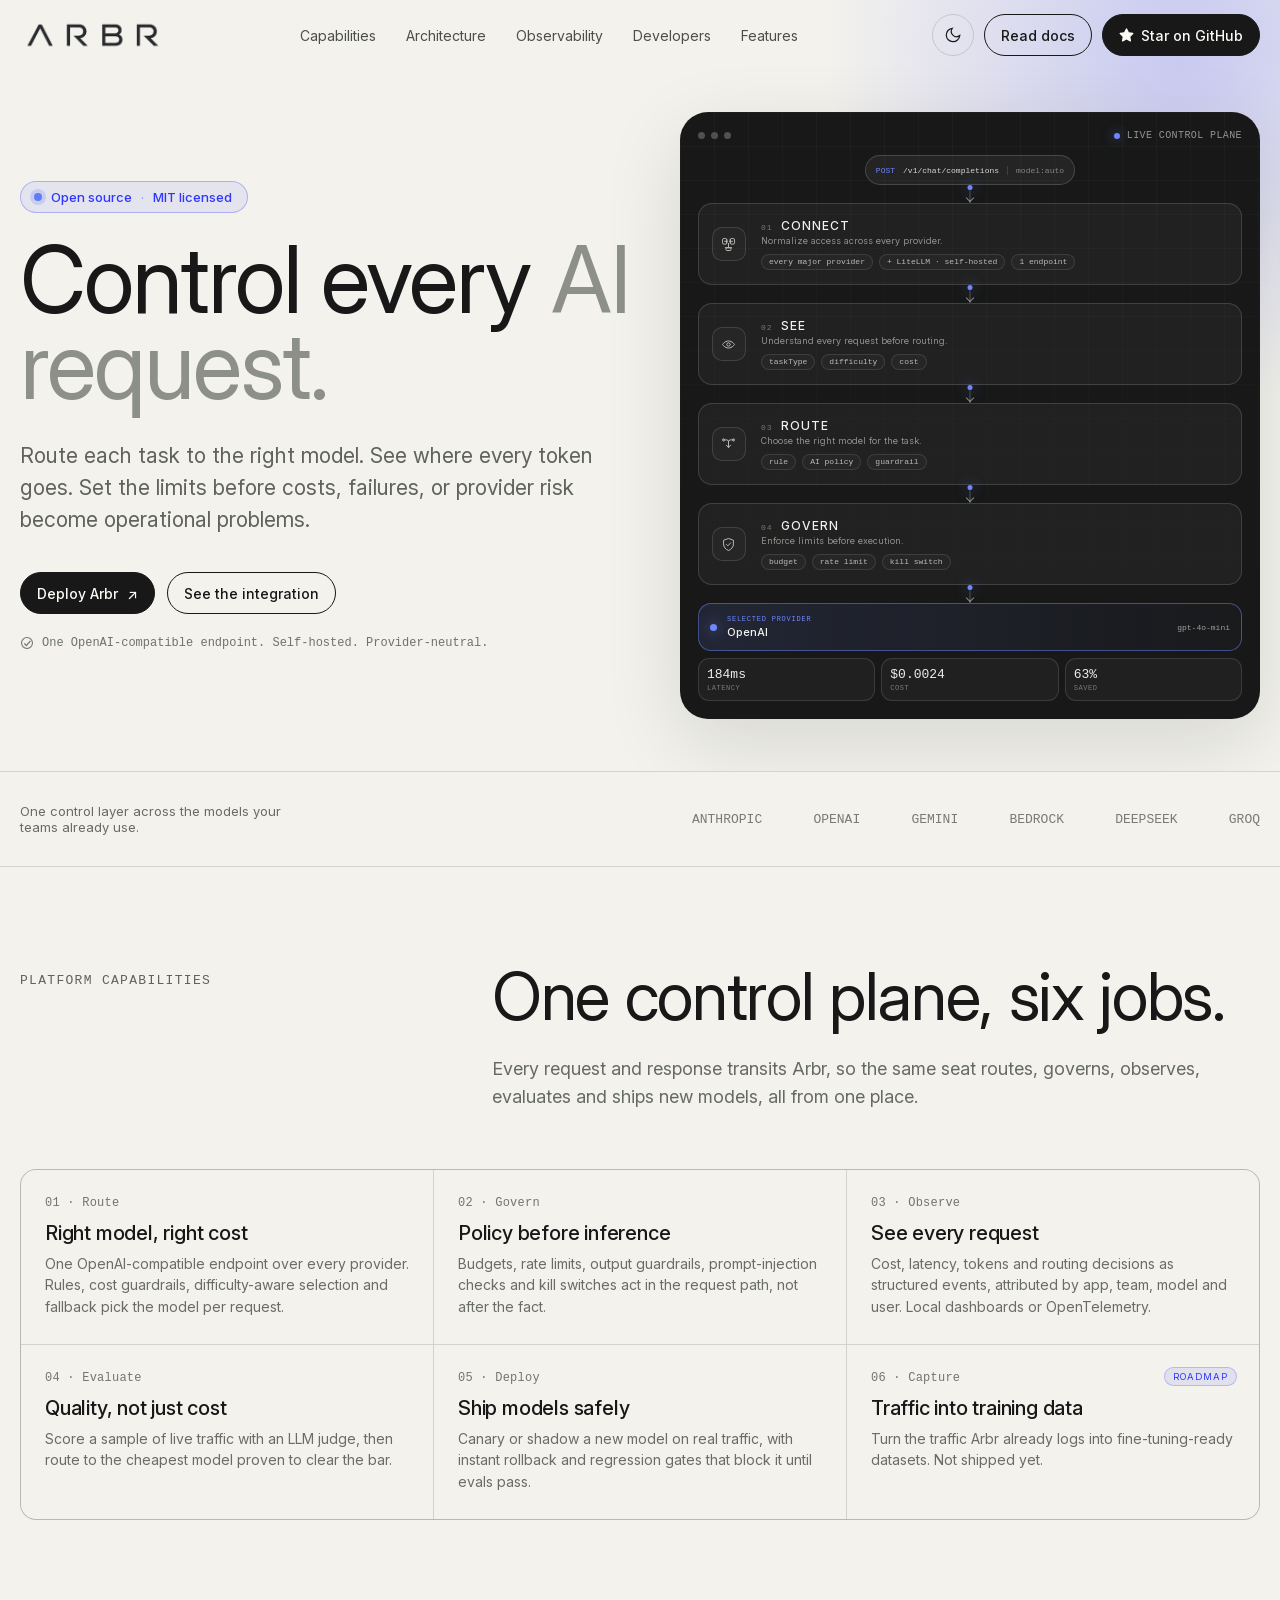
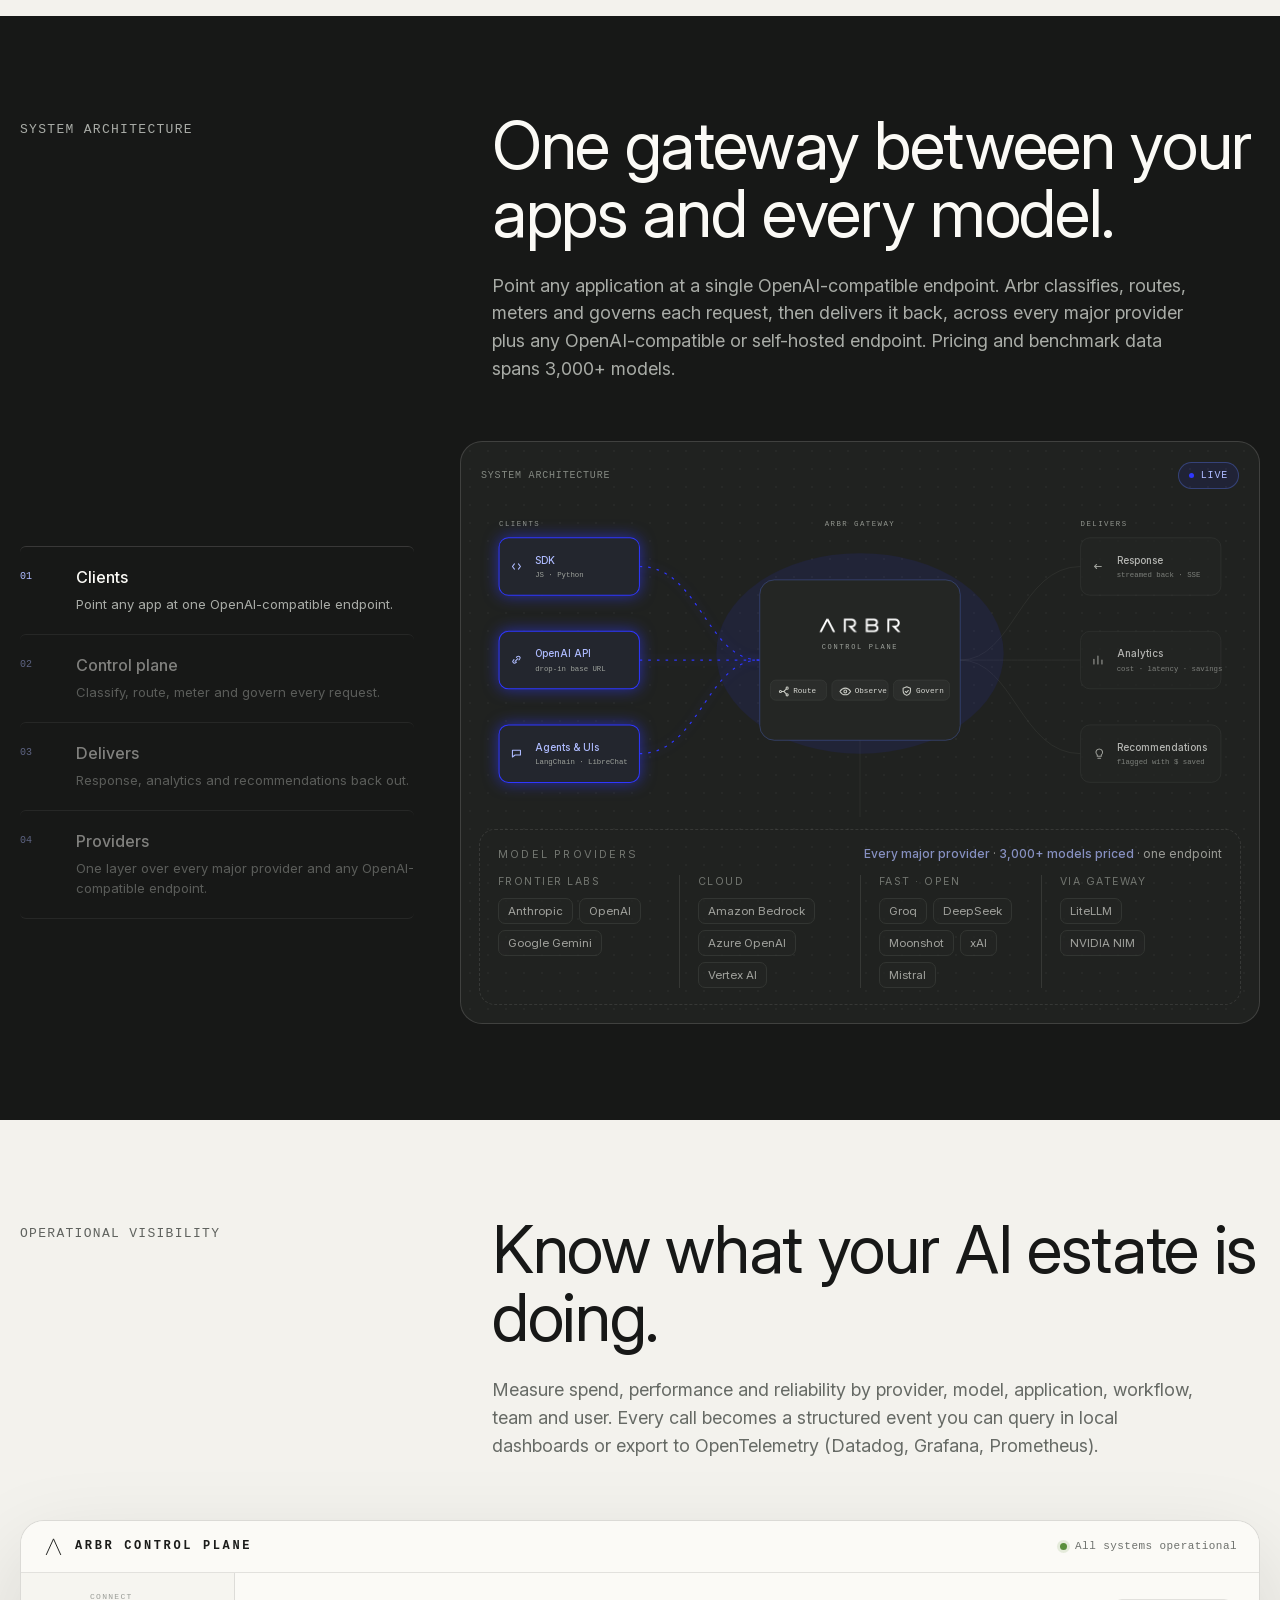
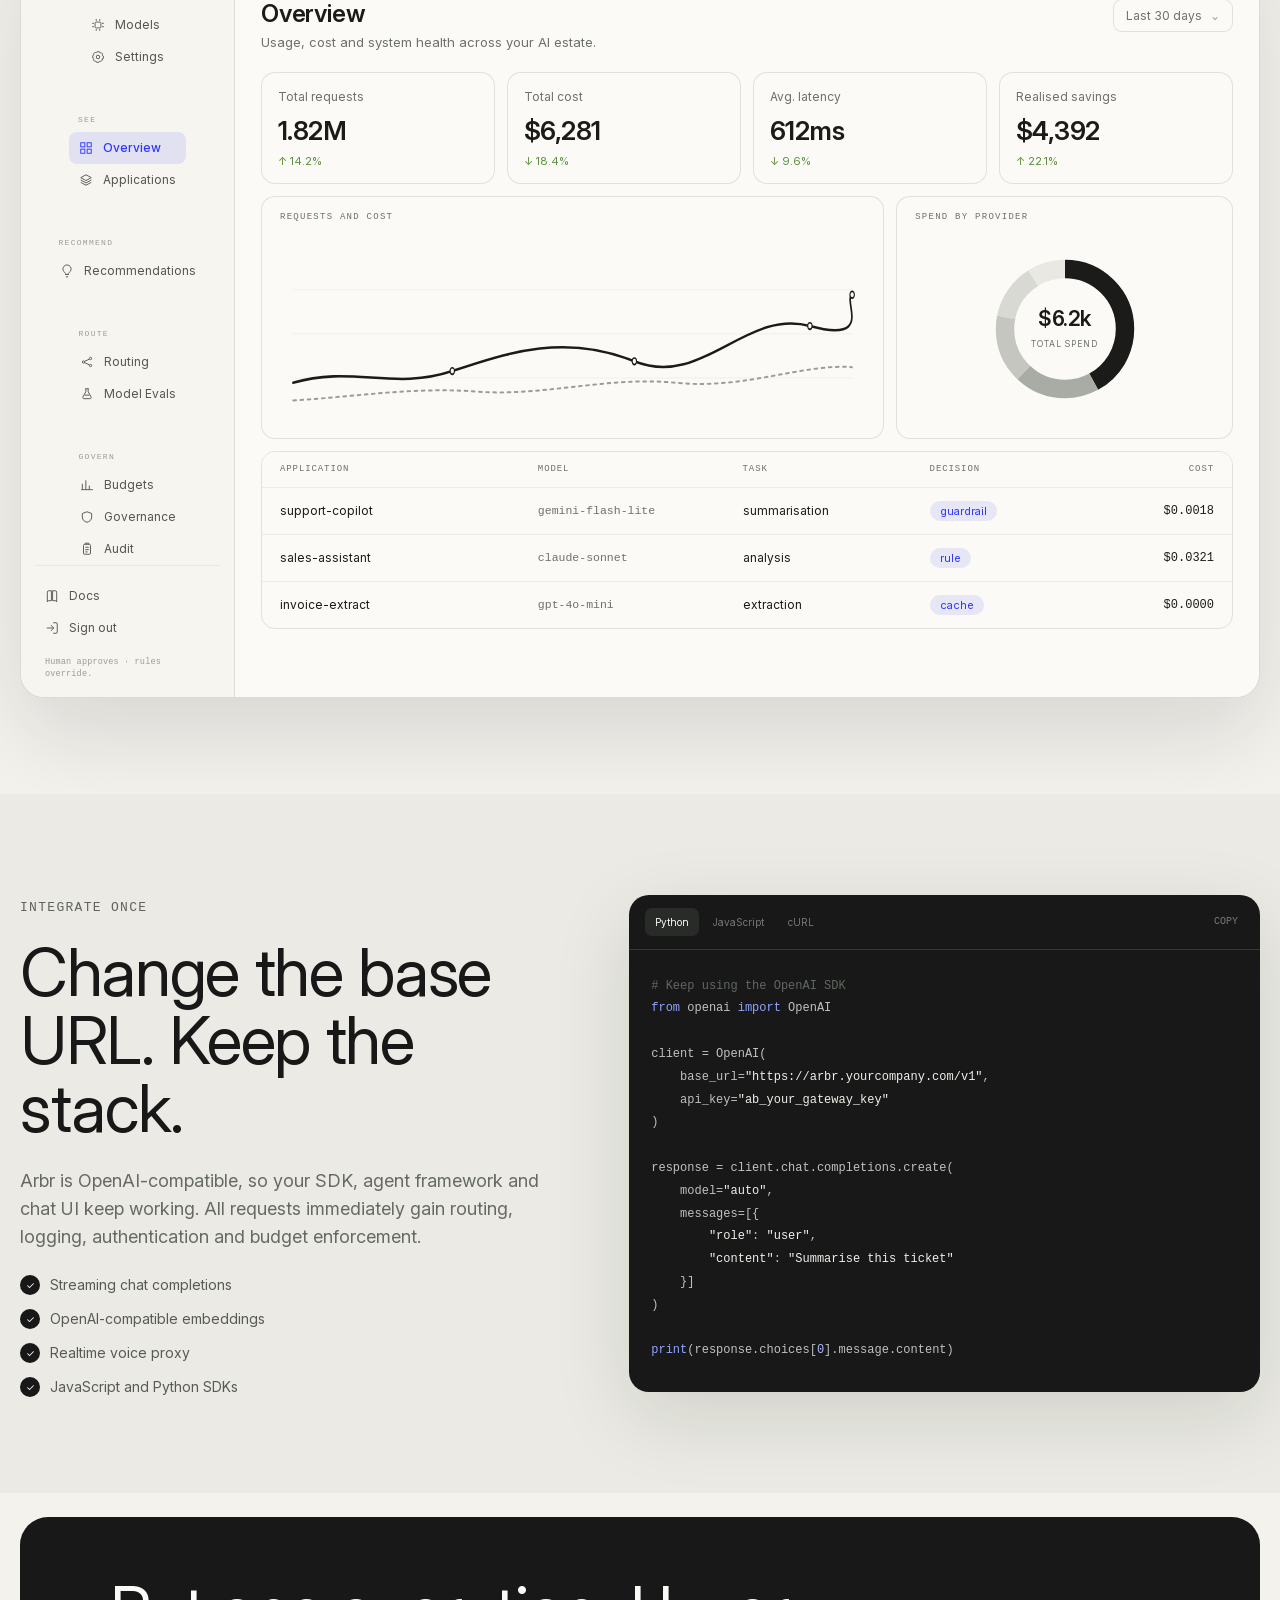
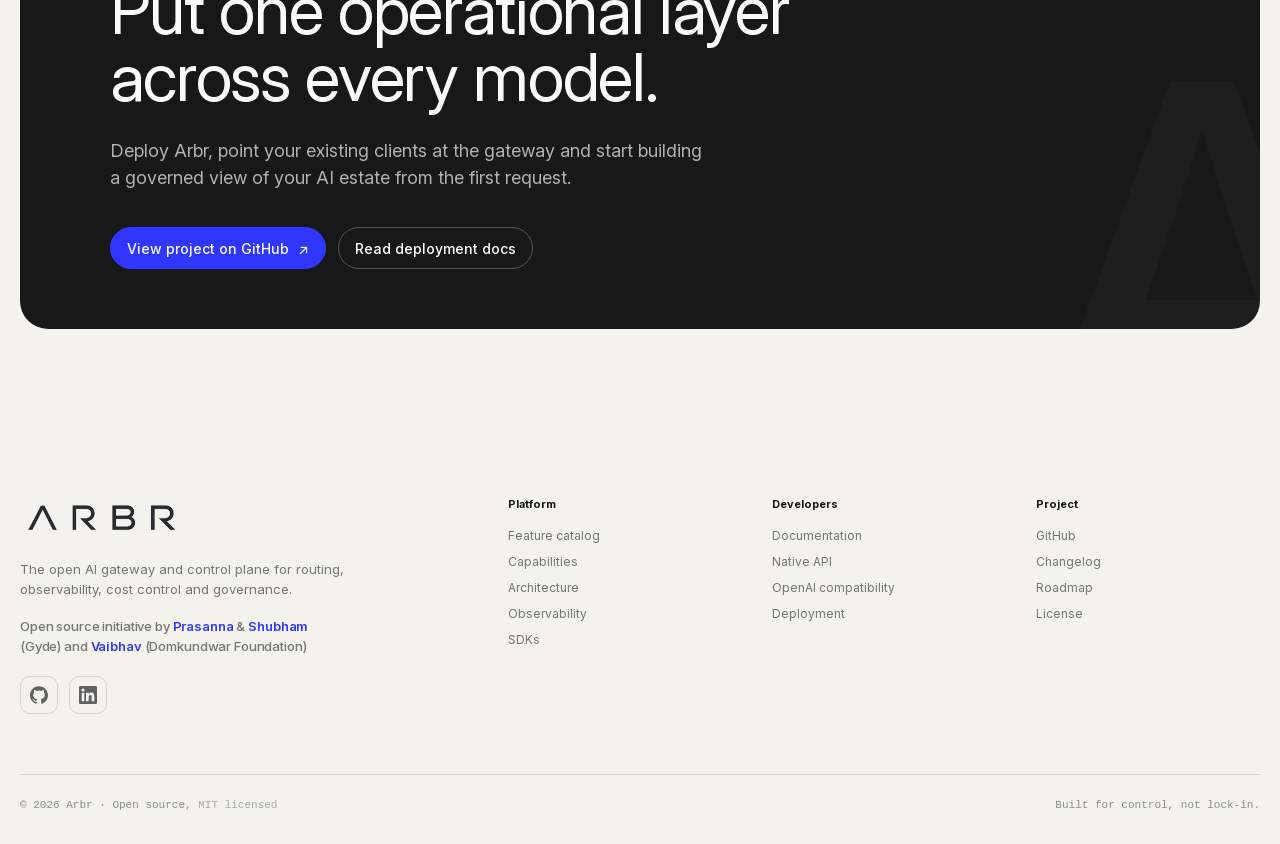
==== index.html @ 5655c46b "Unlink Gyde and Domkundwar Foundation in footer attribution Keep the org names as plain text; the pe" ====
<!DOCTYPE html>
<html lang="en">
<head>
  <meta charset="UTF-8" />
  <meta name="viewport" content="width=device-width, initial-scale=1.0" />
  <!-- Apply the saved theme before first paint so there is no flash of the wrong theme. -->
  <script>(function(){try{var t=localStorage.getItem('arbr-theme');if(t==='dark'||t==='light')document.documentElement.setAttribute('data-theme',t);}catch(e){}})();</script>
  <meta name="description" content="Arbr is the open AI gateway and control plane for routing, observability, budgets and governance across every model provider." />
  <title>Arbr — Control every AI request</title>

  <!-- Social share preview (Open Graph + Twitter). Absolute URLs are required:
       scrapers like WhatsApp and Slack do not resolve relative paths. -->
  <meta property="og:type" content="website" />
  <meta property="og:site_name" content="Arbr" />
  <meta property="og:url" content="https://projectarbr.org/" />
  <meta property="og:title" content="Arbr — Control every AI request" />
  <meta property="og:description" content="The open AI gateway and control plane for routing, observability, budgets and governance across every model provider." />
  <meta property="og:image" content="https://projectarbr.org/assets/og-image.png" />
  <meta property="og:image:width" content="1200" />
  <meta property="og:image:height" content="630" />
  <meta property="og:image:alt" content="Arbr — the open AI gateway and control plane" />
  <meta name="twitter:card" content="summary_large_image" />
  <meta name="twitter:title" content="Arbr — Control every AI request" />
  <meta name="twitter:description" content="The open AI gateway and control plane for routing, observability, budgets and governance across every model provider." />
  <meta name="twitter:image" content="https://projectarbr.org/assets/og-image.png" />

  <link rel="icon" type="image/svg+xml" href="/favicon.svg" />
  <link rel="icon" type="image/svg+xml" href="data:image/svg+xml,%3Csvg xmlns='http://www.w3.org/2000/svg' viewBox='17.57 8.235 112 112'%3E%3Crect x='17.57' y='8.235' width='112' height='112' rx='24' fill='%23171817'/%3E%3Cpolygon points='24.71 104.9 38.4 104.9 74.29 36.71 109.93 104.67 122.43 104.67 80.33 23.57 68.34 23.57 24.71 104.9' fill='%23f3f2ed'/%3E%3C/svg%3E" />
  <link rel="apple-touch-icon" href="/apple-touch-icon.png" />
  <link rel="preload" href="fonts/inter-var-latin.woff2" as="font" type="font/woff2" crossorigin />
  <style>
    /* Inter v4 variable, latin subset. The opsz axis carries the Display cut at large
       sizes, so font-optical-sizing (auto by default) handles the hero. */
    @font-face {
      font-family: "Inter";
      font-style: normal;
      font-weight: 100 900;
      font-display: swap;
      src: url("fonts/inter-var-latin.woff2") format("woff2");
    }

    :root {
      --sans: "Inter", system-ui, -apple-system, "Segoe UI", Arial, sans-serif;
      --ink: #171817;
      --ink-2: #292b29;
      --paper: #f3f2ed;
      --paper-2: #ebeae4;
      --line: rgba(23,24,23,.14);
      --line-dark: rgba(243,242,237,.15);
      --muted: #6d706c;
      --muted-dark: #a9aca7;
      /* Signal blue is single-source: the -rgb channels feed both the solid
         tokens and every rgba() tint, so the accent changes in one place. */
      --signal-rgb: 47,55,255;
      --signal-2-rgb: 93,126,246;
      --signal: rgb(var(--signal-rgb));
      --signal-2: rgb(var(--signal-2-rgb));
      --signal-deep: #2517e0;
      --signal-light: #aebbff;
      --white: #fbfaf6;
      --max: 1240px;
      --radius: 20px;
      --radius-sm: 12px;
      --shadow: 0 24px 80px rgba(20,22,20,.12);
    }

    /* ---------- Dark theme ----------
       Strategy: flip the page background, body text and the inverted .dark bands only.
       The bespoke mock illustrations (Overview dashboard, code editor, request table)
       keep their own light palette — they read as framed screenshots on the dark page,
       exactly as they look today, so nothing is half-themed. Applied two ways: auto when
       the OS prefers dark (unless the visitor forced light), and via the header toggle
       (data-theme="dark", which also wins over a light OS). */
    @media (prefers-color-scheme: dark) {
      :root:not([data-theme="light"]) {
        --ink: #f3f2ed; --ink-2: #e6e5dd;
        --paper: #121311; --paper-2: #1a1b19;
        --line: rgba(243,242,237,.14);
        --shadow: 0 24px 80px rgba(0,0,0,.5);
      }
    }
    :root[data-theme="dark"] {
      --ink: #f3f2ed; --ink-2: #e6e5dd;
      --paper: #121311; --paper-2: #1a1b19;
      --line: rgba(243,242,237,.14);
      --shadow: 0 24px 80px rgba(0,0,0,.5);
    }
    @media (prefers-color-scheme: dark) {
      :root:not([data-theme="light"]) header.scrolled { background: rgba(18,19,17,.82); }
      :root:not([data-theme="light"]) .nav-links { color: #b7b8b2; }
      :root:not([data-theme="light"]) .eyebrow,
      :root:not([data-theme="light"]) .hero-note,
      :root:not([data-theme="light"]) .kicker,
      :root:not([data-theme="light"]) .strip-copy,
      :root:not([data-theme="light"]) .provider-logos,
      :root:not([data-theme="light"]) .pillar-index,
      :root:not([data-theme="light"]) .feature .label,
      :root:not([data-theme="light"]) .feature .corner { color: #9a9d97; }
      :root:not([data-theme="light"]) .hero-copy,
      :root:not([data-theme="light"]) .section-intro,
      :root:not([data-theme="light"]) .pillar p,
      :root:not([data-theme="light"]) .feature p,
      :root:not([data-theme="light"]) .check { color: #c6c7c0; }
      :root:not([data-theme="light"]) .dark,
      :root:not([data-theme="light"]) .cta-card { background: #1b1c1a; color: var(--ink); }
      /* The hero flow preview is a dark control-plane card (light text designed for a
         dark surface); keep it dark so its text stays legible when --ink flips light. */
      :root:not([data-theme="light"]) .arbr-flow { background: #1b1c1a; }
      :root:not([data-theme="light"]) .btn-dark { background: var(--ink); color: #121311; }
      :root:not([data-theme="light"]) .btn-dark:hover { background: var(--signal); border-color: var(--signal); color: #fff; }
      :root:not([data-theme="light"]) .check span { background: var(--signal); color: #fff; }
      :root:not([data-theme="light"]) .footer-brand p,
      :root:not([data-theme="light"]) .footer-col a,
      :root:not([data-theme="light"]) .footer-social a { color: #9a9d97; }
      :root:not([data-theme="light"]) .footer-initiative { color: var(--ink-2); }
      :root:not([data-theme="light"]) .security-row small { color: #9a9d97; }
      :root:not([data-theme="light"]) .security-copy p { color: #c6c7c0; }
      :root:not([data-theme="light"]) .security-row .icon { background: rgba(255,255,255,.08); }
      /* The wordmark is a monochrome raster logo; invert it to read light on dark. */
      :root:not([data-theme="light"]) .brand-logo { filter: brightness(0) invert(1); }
      /* Signal blue is a good button surface but too dark as text on a dark page;
         lift signal-coloured text/links to the lighter periwinkle. */
      :root:not([data-theme="light"]) .oss-badge { color: var(--signal-light); border-color: rgba(var(--signal-rgb),.5); background: rgba(var(--signal-rgb),.13); }
      :root:not([data-theme="light"]) .footer-initiative a { color: var(--signal-light); }
      :root:not([data-theme="light"]) .nav-links a:hover,
      :root:not([data-theme="light"]) .btn-light:hover,
      :root:not([data-theme="light"]) .text-link:hover,
      :root:not([data-theme="light"]) .footer-bottom a:hover { color: var(--signal-light); }
    }
    :root[data-theme="dark"] header.scrolled { background: rgba(18,19,17,.82); }
    :root[data-theme="dark"] .nav-links { color: #b7b8b2; }
    :root[data-theme="dark"] .eyebrow,
    :root[data-theme="dark"] .hero-note,
    :root[data-theme="dark"] .kicker,
    :root[data-theme="dark"] .strip-copy,
    :root[data-theme="dark"] .provider-logos,
    :root[data-theme="dark"] .pillar-index,
    :root[data-theme="dark"] .feature .label,
    :root[data-theme="dark"] .feature .corner { color: #9a9d97; }
    :root[data-theme="dark"] .hero-copy,
    :root[data-theme="dark"] .section-intro,
    :root[data-theme="dark"] .pillar p,
    :root[data-theme="dark"] .feature p,
    :root[data-theme="dark"] .check { color: #c6c7c0; }
    :root[data-theme="dark"] .dark,
    :root[data-theme="dark"] .cta-card { background: #1b1c1a; color: var(--ink); }
    :root[data-theme="dark"] .arbr-flow { background: #1b1c1a; }
    :root[data-theme="dark"] .btn-dark { background: var(--ink); color: #121311; }
    :root[data-theme="dark"] .btn-dark:hover { background: var(--signal); border-color: var(--signal); color: #fff; }
    :root[data-theme="dark"] .check span { background: var(--signal); color: #fff; }
    :root[data-theme="dark"] .footer-brand p,
    :root[data-theme="dark"] .footer-col a,
    :root[data-theme="dark"] .footer-social a { color: #9a9d97; }
    :root[data-theme="dark"] .footer-initiative { color: var(--ink-2); }
    :root[data-theme="dark"] .security-row small { color: #9a9d97; }
    :root[data-theme="dark"] .security-copy p { color: #c6c7c0; }
    :root[data-theme="dark"] .security-row .icon { background: rgba(255,255,255,.08); }
    :root[data-theme="dark"] .brand-logo { filter: brightness(0) invert(1); }
    :root[data-theme="dark"] .oss-badge { color: var(--signal-light); border-color: rgba(var(--signal-rgb),.5); background: rgba(var(--signal-rgb),.13); }
    :root[data-theme="dark"] .footer-initiative a { color: var(--signal-light); }
    :root[data-theme="dark"] .nav-links a:hover,
    :root[data-theme="dark"] .btn-light:hover,
    :root[data-theme="dark"] .text-link:hover,
    :root[data-theme="dark"] .footer-bottom a:hover { color: var(--signal-light); }

    /* Theme toggle button */
    .theme-toggle {
      min-height: 42px; width: 42px; padding: 0;
      display: inline-flex; align-items: center; justify-content: center;
      border: 1px solid var(--line); border-radius: 999px;
      background: transparent; color: var(--ink); cursor: pointer;
      transition: transform .2s ease, border-color .2s ease, color .2s ease;
    }
    .theme-toggle:hover { transform: translateY(-2px); border-color: var(--signal); color: var(--signal); }
    .theme-toggle:focus-visible { outline: 2px solid var(--signal); outline-offset: 3px; }
    .theme-toggle svg { width: 18px; height: 18px; }
    .theme-toggle .icon-sun { display: none; }
    .theme-toggle .icon-moon { display: block; }
    @media (prefers-color-scheme: dark) {
      :root:not([data-theme="light"]) .theme-toggle .icon-moon { display: none; }
      :root:not([data-theme="light"]) .theme-toggle .icon-sun { display: block; }
    }
    :root[data-theme="dark"] .theme-toggle .icon-moon { display: none; }
    :root[data-theme="dark"] .theme-toggle .icon-sun { display: block; }
    :root[data-theme="light"] .theme-toggle .icon-sun { display: none; }
    :root[data-theme="light"] .theme-toggle .icon-moon { display: block; }

    * { box-sizing: border-box; }
    html { scroll-behavior: smooth; }
    body {
      margin: 0;
      color: var(--ink);
      background: var(--paper);
      font-family: var(--sans);
      -webkit-font-smoothing: antialiased;
    }
    a { color: inherit; text-decoration: none; }
    button { font: inherit; }
    .mono { font-family: ui-monospace, SFMono-Regular, Menlo, monospace; }
    .wrap { width: min(calc(100% - 40px), var(--max)); margin: 0 auto; }

    /* Header */
    header {
      position: fixed;
      inset: 0 0 auto 0;
      z-index: 50;
      padding: 14px 0;
      transition: .25s ease;
    }
    header.scrolled {
      background: rgba(243,242,237,.82);
      backdrop-filter: blur(18px);
      border-bottom: 1px solid var(--line);
    }
    nav { display: flex; align-items: center; justify-content: space-between; gap: 28px; }
    .brand { display: inline-flex; align-items: center; }
    .brand-logo { display: block; width: 146px; height: auto; }
    footer .brand-logo { width: 164px; }
    .mark { width: 29px; height: 29px; display: block; }
    .nav-links { display: flex; align-items: center; gap: 30px; color: #4b4e4a; font-size: 14px; }
    .nav-links a { transition: color .2s ease; }
    .nav-links a:hover { color: var(--signal); }
    .nav-links a:focus-visible { outline: 2px solid var(--signal); outline-offset: 3px; border-radius: 3px; }
    .nav-actions { display: flex; align-items: center; gap: 10px; }
    .btn {
      min-height: 42px;
      display: inline-flex;
      align-items: center;
      justify-content: center;
      gap: 9px;
      padding: 0 16px;
      border-radius: 999px;
      border: 1px solid var(--ink);
      font-size: 14px;
      font-weight: 500;
      cursor: pointer;
      transition: transform .2s ease, background .2s ease, color .2s ease, border-color .2s ease, box-shadow .2s ease;
    }
    .btn:hover { transform: translateY(-2px); }
    .btn:focus-visible { outline: 2px solid var(--signal); outline-offset: 3px; }
    .btn-dark { background: var(--ink); color: var(--white); }
    .btn-dark:hover { background: var(--signal); border-color: var(--signal); box-shadow: 0 10px 26px rgba(var(--signal-rgb),.32); }
    /* "Star on GitHub" — mark, label, then the live count in its own segment.
       The count is hidden until gh-stars.js has a real number, so the button is
       complete without it and nothing reflows when it arrives. */
    .btn-star { gap: 7px; }
    .btn-star svg { width: 15px; height: 15px; flex: none; }
    .gh-count {
      margin-left: 1px; padding-left: 8px;
      border-left: 1px solid rgba(255,255,255,.22);
      font-variant-numeric: tabular-nums; font-weight: 600;
    }
    .btn-light { background: transparent; }
    .btn-light:hover { border-color: var(--signal); color: var(--signal); }
    .btn-signal { background: var(--signal); color: var(--white); border-color: var(--signal); }
    .btn-signal:hover { background: var(--signal-deep); border-color: var(--signal-deep); box-shadow: 0 10px 26px rgba(var(--signal-rgb),.32); }
    .menu-button { display: none; width: 42px; height: 42px; border-radius: 50%; border: 1px solid var(--line); background: transparent; }

    /* Hero */
    .hero {
      min-height: auto;
      padding: 112px 0 52px;
      display: flex;
      align-items: center;
      overflow: hidden;
      position: relative;
    }
    .hero::before {
      content: "";
      position: absolute;
      width: 760px; height: 760px;
      border-radius: 50%;
      top: -330px; right: -280px;
      background: radial-gradient(circle, rgba(var(--signal-rgb),.22), rgba(var(--signal-rgb),0) 66%);
      pointer-events: none;
    }
    .hero-grid {
      display: grid;
      grid-template-columns: minmax(0, 1.03fr) minmax(460px, .97fr);
      gap: 44px;
      align-items: center;
    }
    .eyebrow { display: flex; align-items: center; gap: 10px; margin-bottom: 24px; color: #555954; font-size: 13px; }
    .eyebrow .dot { width: 8px; height: 8px; background: var(--signal-2); border-radius: 50%; box-shadow: 0 0 0 5px rgba(var(--signal-rgb),.16); }
    /* Open-source badge: the license stated up front, the way an open project should. */
    .oss-badge {
      display: inline-flex; align-items: center; gap: 9px;
      padding: 7px 15px 7px 13px; border-radius: 999px;
      border: 1px solid rgba(var(--signal-rgb),.30);
      background: rgba(var(--signal-rgb),.07);
      color: var(--signal); font-size: 13px; font-weight: 500;
      transition: border-color .2s ease, background .2s ease;
    }
    .oss-badge:hover { border-color: rgba(var(--signal-rgb),.55); background: rgba(var(--signal-rgb),.12); }
    .oss-badge .dot { box-shadow: 0 0 0 4px rgba(var(--signal-rgb),.14); }
    .oss-badge .sep { opacity: .45; }
    h1 {
      margin: 0;
      max-width: 760px;
      font-size: clamp(58px, 7.2vw, 106px);
      line-height: .94;
      letter-spacing: -.022em;
      font-weight: 400;
    }
    h1 .thin { color: #8c8f8a; font-weight: 400; }
    .hero-copy { max-width: 620px; margin: 30px 0 0; font-size: clamp(18px, 1.65vw, 22px); line-height: 1.52; color: #5f625e; }
    .hero-actions { display: flex; flex-wrap: wrap; gap: 12px; margin-top: 36px; }
    .hero-note { display: flex; align-items: center; gap: 8px; margin-top: 22px; color: #6f726e; font-size: 12px; }
    .hero-note svg { width: 14px; }

    /* Hero architecture flow */
    .arbr-flow {
      --af-accent: #6f86ff;
      --af-accent-rgb: 111, 134, 255;
      position: relative;
      border-radius: 28px;
      background: var(--ink);
      color: var(--white);
      padding: 18px;
      box-shadow: var(--shadow);
      overflow: hidden;
    }
    .arbr-flow::before {
      content: "";
      position: absolute;
      inset: 0;
      background-image:
        linear-gradient(rgba(255,255,255,.028) 1px, transparent 1px),
        linear-gradient(90deg, rgba(255,255,255,.028) 1px, transparent 1px);
      background-size: 34px 34px;
      mask-image: linear-gradient(to bottom, #000, transparent 96%);
      pointer-events: none;
    }
    .arbr-flow .af-topbar {
      position: relative;
      z-index: 2;
      display: flex;
      align-items: center;
      justify-content: space-between;
      color: #92968f;
      font-size: 10px;
      letter-spacing: .04em;
    }
    .arbr-flow .af-dots { display: flex; gap: 6px; }
    .arbr-flow .af-dots span { width: 7px; height: 7px; background: #4e514d; border-radius: 50%; }
    .arbr-flow .af-live { display: flex; align-items: center; gap: 7px; }
    .arbr-flow .af-live > span {
      width: 6px;
      height: 6px;
      border-radius: 50%;
      background: var(--af-accent);
      box-shadow: 0 0 12px rgba(var(--af-accent-rgb), .72);
    }
    .arbr-flow .af-pipeline { position: relative; z-index: 2; margin-top: 14px; }
    .arbr-flow .af-topbar,
    .arbr-flow .af-ingress,
    .arbr-flow .af-index,
    .arbr-flow .af-chips,
    .arbr-flow .af-result-label,
    .arbr-flow .af-result-model,
    .arbr-flow .af-metrics { font-family: ui-monospace, SFMono-Regular, Menlo, monospace; }
    .arbr-flow .af-ingress {
      width: fit-content;
      max-width: 100%;
      margin: 0 auto;
      display: flex;
      align-items: center;
      justify-content: center;
      gap: 8px;
      min-height: 30px;
      padding: 0 10px;
      border: 1px solid rgba(255,255,255,.16);
      border-radius: 999px;
      background: rgba(255,255,255,.055);
      color: #d7d9d4;
      font-size: 8px;
      white-space: nowrap;
    }
    .arbr-flow .af-ingress-method { color: var(--af-accent); }
    .arbr-flow .af-ingress-meta {
      padding-left: 8px;
      border-left: 1px solid rgba(255,255,255,.13);
      color: #838881;
    }
    .arbr-flow .af-connector {
      --af-delay: 0s;
      position: relative;
      height: 18px;
    }
    .arbr-flow .af-connector::before {
      content: "";
      position: absolute;
      left: 50%;
      top: 0;
      bottom: 0;
      width: 1px;
      transform: translateX(-50%);
      background: linear-gradient(to bottom, rgba(255,255,255,.13), rgba(255,255,255,.34));
    }
    .arbr-flow .af-connector::after {
      content: "";
      position: absolute;
      left: 50%;
      bottom: 2px;
      width: 5px;
      height: 5px;
      border-right: 1px solid rgba(255,255,255,.48);
      border-bottom: 1px solid rgba(255,255,255,.48);
      transform: translateX(-50%) rotate(45deg);
    }
    .arbr-flow .af-pulse {
      position: absolute;
      left: 50%;
      top: 0;
      width: 5px;
      height: 5px;
      border-radius: 50%;
      transform: translateX(-50%);
      background: var(--af-accent);
      box-shadow: 0 0 13px rgba(var(--af-accent-rgb), .82);
      animation: af-pulse-down 1.8s linear infinite;
      animation-delay: var(--af-delay);
    }
    @keyframes af-pulse-down {
      0% { top: 0; opacity: 0; }
      16% { opacity: 1; }
      82% { opacity: 1; }
      100% { top: 13px; opacity: 0; }
    }
    .arbr-flow .af-stage {
      display: grid;
      grid-template-columns: 38px minmax(0, 1fr);
      align-items: center;
      gap: 11px;
      min-height: 82px;
      padding: 11px 13px;
      border: 1px solid rgba(255,255,255,.14);
      border-radius: 14px;
      background: rgba(255,255,255,.043);
    }
    .arbr-flow .af-icon {
      width: 34px;
      height: 34px;
      display: grid;
      place-items: center;
      border: 1px solid rgba(255,255,255,.13);
      border-radius: 10px;
      color: #b7bbb4;
      background: rgba(255,255,255,.025);
    }
    .arbr-flow .af-icon svg { width: 17px; height: 17px; }
    .arbr-flow .af-stage-copy { min-width: 0; }
    .arbr-flow .af-stage-head { display: flex; align-items: baseline; gap: 9px; }
    .arbr-flow .af-index {
      color: #737870;
      font-size: 8px;
      letter-spacing: .12em;
    }
    .arbr-flow .af-title {
      margin: 0;
      color: #f0f1ed;
      font-size: 12px;
      font-weight: 500;
      letter-spacing: .08em;
    }
    .arbr-flow .af-role {
      margin: 2px 0 7px;
      color: #8f948c;
      font-size: 9px;
      line-height: 1.35;
    }
    .arbr-flow .af-chips { display: flex; align-items: center; gap: 6px; flex-wrap: wrap; }
    .arbr-flow .af-chip {
      padding: 3px 7px;
      border: 1px solid rgba(255,255,255,.11);
      border-radius: 999px;
      color: #b8bcb5;
      background: rgba(255,255,255,.025);
      font-size: 8px;
      line-height: 1;
      white-space: nowrap;
    }
    .arbr-flow .af-egress { margin-top: 0; }
    .arbr-flow .af-result {
      display: grid;
      grid-template-columns: auto minmax(0,1fr) auto;
      align-items: center;
      gap: 10px;
      min-height: 48px;
      padding: 8px 11px;
      border: 1px solid rgba(var(--af-accent-rgb), .48);
      border-radius: 13px;
      background: linear-gradient(90deg, rgba(var(--af-accent-rgb), .13), rgba(var(--af-accent-rgb), .025));
    }
    .arbr-flow .af-result-dot {
      width: 7px;
      height: 7px;
      border-radius: 50%;
      background: var(--af-accent);
      box-shadow: 0 0 14px rgba(var(--af-accent-rgb), .75);
    }
    .arbr-flow .af-result-copy { min-width: 0; }
    .arbr-flow .af-result-label {
      display: block;
      color: var(--af-accent);
      font-size: 7px;
      letter-spacing: .11em;
    }
    .arbr-flow .af-result-copy strong {
      display: block;
      margin-top: 2px;
      color: #f1f2ee;
      font-size: 11px;
      font-weight: 500;
    }
    .arbr-flow .af-result-model {
      color: #9da29a;
      font-size: 8px;
      text-align: right;
      white-space: nowrap;
    }
    .arbr-flow .af-metrics {
      display: grid;
      grid-template-columns: repeat(3, 1fr);
      gap: 6px;
      margin-top: 7px;
    }
    .arbr-flow .af-metric {
      min-width: 0;
      padding: 8px;
      border: 1px solid rgba(255,255,255,.12);
      border-radius: 11px;
      background: rgba(255,255,255,.035);
    }
    .arbr-flow .af-metric strong {
      display: block;
      color: #eceee9;
      font-size: 13px;
      font-weight: 500;
      white-space: nowrap;
    }
    .arbr-flow .af-metric small {
      display: block;
      margin-top: 2px;
      color: #777c75;
      font-size: 7px;
      text-transform: uppercase;
      letter-spacing: .08em;
    }
    .arbr-flow .af-result-copy strong,
    .arbr-flow .af-result-model,
    .arbr-flow .af-metric strong {
      transition: opacity .16s ease, transform .16s ease;
    }
    .arbr-flow .af-egress.is-switching .af-result-copy strong,
    .arbr-flow .af-egress.is-switching .af-result-model,
    .arbr-flow .af-egress.is-switching .af-metric strong {
      opacity: 0;
      transform: translateY(3px);
    }
    @media (prefers-reduced-motion: reduce) {
      .arbr-flow .af-pulse { animation: none; top: 9px; opacity: 1; }
      .btn:hover { transform: none; }
      .text-link:hover span { transform: none; }
    }


    /* Logo strip */
    .strip { border-top: 1px solid var(--line); border-bottom: 1px solid var(--line); }
    .strip-inner { min-height: 94px; display: flex; align-items: center; justify-content: space-between; gap: 24px; }
    .strip-copy { max-width: 270px; color: #686b67; font-size: 13px; }
    .provider-logos { display: flex; align-items: center; justify-content: flex-end; gap: clamp(22px, 4vw, 54px); flex-wrap: wrap; color: #777a76; font-size: 13px; font-weight: 500; }

    /* Common section */
    section { padding: 96px 0; }
    .section-head { display: grid; grid-template-columns: .72fr 1.28fr; gap: 40px; margin-bottom: 40px; }
    .kicker { font-family: ui-monospace, SFMono-Regular, Menlo, monospace; color: #5f625e; font-size: 13px; text-transform: uppercase; letter-spacing: .1em; padding-top: 10px; }
    h2 { margin: 0; font-size: clamp(42px, 5.2vw, 72px); line-height: 1.02; letter-spacing: -.02em; font-weight: 400; }
    .section-intro { max-width: 720px; margin-top: 24px; color: #666a65; font-size: 18px; line-height: 1.55; }

    /* Pillars */
    .pillars { display: grid; grid-template-columns: repeat(3, 1fr); border-top: 1px solid var(--line); }
    .pillar { min-height: auto; padding: 28px 26px 30px 0; border-right: 1px solid var(--line); position: relative; }
    .pillar + .pillar { padding-left: 26px; }
    .pillar:last-child { border-right: 0; }
    .pillar-index { font-size: 11px; color: #81847f; }
    .pillar-icon { width: 62px; height: 62px; margin: 32px 0 28px; }
    .pillar h3 { margin: 0 0 14px; font-size: 27px; letter-spacing: -.01em; font-weight: 500; }
    .pillar p { margin: 0; color: #696c68; line-height: 1.58; font-size: 15px; }
    .text-link { display: inline-flex; align-items: center; gap: 8px; margin-top: 24px; padding-bottom: 3px; border-bottom: 1px solid var(--ink); font-size: 13px; transition: color .2s ease, border-color .2s ease; }
    .text-link:hover { color: var(--signal); border-bottom-color: var(--signal); }
    .text-link span { display: inline-block; transition: transform .2s ease; }
    .text-link:hover span { transform: translate(2px, 2px); }
    .text-link:focus-visible { outline: 2px solid var(--signal); outline-offset: 3px; border-radius: 2px; }

    /* Platform capabilities (6-bucket grid) */
    .caps { display: grid; grid-template-columns: repeat(3, 1fr); gap: 1px; background: var(--line); border: 1px solid var(--line); border-radius: 16px; overflow: hidden; }
    .cap { background: var(--paper); padding: 26px 24px; position: relative; }
    .cap-n { display: block; font-size: 12px; color: #727570; letter-spacing: .02em; }
    .cap h3 { margin: 11px 0 8px; font-size: 20px; font-weight: 500; letter-spacing: -.01em; }
    .cap p { margin: 0; color: #696c68; font-size: 14px; line-height: 1.55; }
    .cap-tag { position: absolute; top: 22px; right: 22px; font-size: 9.5px; text-transform: uppercase; letter-spacing: .1em; color: var(--signal); background: rgba(var(--signal-rgb),.09); border: 1px solid rgba(var(--signal-rgb),.24); border-radius: 999px; padding: 3px 8px; }
    @media (max-width: 1020px) { .caps { grid-template-columns: repeat(2, 1fr); } }
    @media (max-width: 720px) { .caps { grid-template-columns: 1fr; } }

    /* Routing section */
    .dark { background: var(--ink); color: var(--white); }
    .dark .kicker, .dark .section-intro { color: var(--muted-dark); }
    .routing-shell { display: grid; grid-template-columns: .74fr 1.26fr; gap: 46px; align-items: stretch; }
    .routing-copy { display: flex; flex-direction: column; justify-content: space-between; padding: 12px 0; }
    .mode-list { margin-top: 36px; }
    .mode {
      display: grid;
      grid-template-columns: 42px 1fr;
      gap: 14px;
      padding: 20px 0;
      border-top: 1px solid var(--line-dark);
      cursor: pointer;
      opacity: .48;
      transition: opacity .2s ease;
    }
    .mode.active, .mode:hover { opacity: 1; }
    .mode .num { color: var(--signal-light); font-size: 10px; padding-top: 4px; }
    .mode strong { display: block; font-size: 16px; font-weight: 500; margin-bottom: 6px; }
    .mode span { color: var(--muted-dark); font-size: 13px; line-height: 1.45; }

    .policy-board { background: #202220; border: 1px solid var(--line-dark); border-radius: 22px; padding: 18px; min-height: 520px; overflow: hidden; }
    .policy-top { display: flex; justify-content: space-between; align-items: center; padding: 4px 2px 16px; color: #838881; font-size: 10px; }
    .policy-chip { display: inline-flex; align-items: center; gap: 7px; border: 1px solid rgba(111,134,255,.34); background: rgba(var(--signal-rgb),.14); color: var(--signal-light); border-radius: 999px; padding: 7px 10px; }
    .policy-chip span { width: 5px; height: 5px; background: var(--signal); border-radius: 50%; }
    .flow { position: relative; height: 516px; border-radius: 14px; background: #1b1c1b; overflow: hidden; }
    .flow::before { content:""; position:absolute; inset:0; background-image: radial-gradient(rgba(255,255,255,.085) .8px, transparent .8px); background-size: 16px 16px; opacity:.38; }
    .node { position: absolute; min-width: 138px; padding: 12px 13px; border: 1px solid #3a3d39; border-radius: 10px; background: #242624; box-shadow: 0 8px 30px rgba(0,0,0,.25); z-index: 2; }
    .node small { display: block; color: #737871; font-size: 8px; text-transform: uppercase; letter-spacing: .08em; margin-bottom: 7px; }
    .node strong { display: block; color: #e7e8e4; font-size: 11px; font-weight: 500; }
    .node em { display: block; color: #8b9088; font-style: normal; font-size: 9px; margin-top: 5px; }
    .node.active { border-color: rgba(111,134,255,.72); box-shadow: 0 0 0 1px rgba(var(--signal-rgb),.10), 0 12px 36px rgba(0,0,0,.3); }
    .node.active strong { color: var(--signal-light); }
    .n1 { left: 6%; top: 40%; }
    .n2 { left: 34%; top: 13%; }
    .n3 { left: 34%; top: 40%; }
    .n4 { left: 34%; top: 67%; }
    .n5 { right: 5%; top: 13%; }
    .n6 { right: 5%; top: 40%; }
    .n7 { right: 5%; top: 67%; }
    .wire { position:absolute; z-index:1; height:1px; transform-origin:left center; background: #434640; }
    .wire.active { background: var(--signal); box-shadow: 0 0 12px rgba(var(--signal-rgb),.48); }
    .w1 { left: 25%; top: 47%; width: 16%; transform: rotate(-34deg); }
    .w2 { left: 25%; top: 48%; width: 10%; }
    .w3 { left: 25%; top: 50%; width: 16%; transform: rotate(34deg); }
    .w4 { left: 53%; top: 22%; width: 22%; }
    .w5 { left: 53%; top: 48%; width: 22%; }
    .w6 { left: 53%; top: 75%; width: 22%; }
    .flow-legend { position: absolute; left: 18px; bottom: 17px; z-index: 3; display: flex; gap: 18px; color: #747972; font-size: 8px; }
    .flow-legend span { display: inline-flex; align-items: center; gap: 6px; }
    .flow-legend i { width: 15px; height: 1px; background: #555950; }
    .flow-legend .selected i { background: var(--signal); }

    /* Dashboard */
    .dashboard {
      border-radius: 24px;
      border: 1px solid var(--line);
      background: var(--white);
      box-shadow: 0 30px 100px rgba(34,36,33,.1);
      overflow: hidden;
    }
    .dash-top { display: flex; align-items: center; justify-content: space-between; gap: 20px; padding: 18px 20px; border-bottom: 1px solid var(--line); }
    .dash-title { display: flex; align-items: center; gap: 10px; font-size: 13px; font-weight: 500; }
    .dash-status { color: #6b7069; font-size: 10px; display: flex; align-items: center; gap: 6px; }
    .dash-status span { width: 6px; height: 6px; background: #6f86ff; border-radius: 50%; }
    .dash-body { display: grid; grid-template-columns: 170px 1fr; min-height: 600px; }
    .sidebar { border-right: 1px solid var(--line); padding: 18px 12px; }
    .side-label { padding: 8px 10px 12px; color: #9a9d98; font-size: 8px; text-transform: uppercase; letter-spacing: .12em; }
    .side-item { display: flex; align-items: center; gap: 9px; padding: 9px 10px; border-radius: 7px; color: #767a74; font-size: 10px; margin-bottom: 2px; }
    .side-item.active { background: #ecece6; color: var(--ink); }
    .side-item svg { width: 13px; height: 13px; }
    .dash-main { padding: 24px; background: #f7f6f1; }
    .dash-heading { display: flex; align-items: flex-start; justify-content: space-between; gap: 20px; }
    .dash-heading h3 { margin: 0 0 5px; font-size: 18px; font-weight: 500; }
    .dash-heading p { margin: 0; color: #8a8d88; font-size: 9px; }
    .date-chip { border: 1px solid var(--line); background: var(--white); border-radius: 7px; padding: 7px 10px; color: #737772; font-size: 8px; }
    .stat-grid { display: grid; grid-template-columns: repeat(4, 1fr); gap: 10px; margin-top: 22px; }
    .stat { background: var(--white); border: 1px solid var(--line); border-radius: 10px; padding: 14px; }
    .stat small { color: #92958f; font-size: 8px; }
    .stat strong { display: block; margin-top: 7px; font-size: 20px; font-weight: 500; letter-spacing: -.005em; }
    .stat .delta { display: block; color: var(--signal); margin-top: 5px; font-size: 7px; }
    .charts { display: grid; grid-template-columns: 1.35fr .65fr; gap: 10px; margin-top: 10px; }
    .chart-card { background: var(--white); border: 1px solid var(--line); border-radius: 10px; padding: 14px; min-height: 210px; }
    .chart-card h4 { margin: 0; font-size: 9px; font-weight: 500; }
    .line-chart { height: 130px; margin-top: 19px; position: relative; border-bottom: 1px solid #e8e8e3; }
    .line-chart::before, .line-chart::after { content:""; position:absolute; left:0; right:0; border-top:1px dashed #e5e5df; }
    .line-chart::before { top: 33%; } .line-chart::after { top: 66%; }
    .line-chart svg { position:absolute; inset:0; width:100%; height:100%; }
    .donut-wrap { height: 150px; display:flex; align-items:center; justify-content:center; position:relative; }
    .donut { width: 98px; height: 98px; border-radius:50%; background: conic-gradient(#1f211f 0 42%, #8e928b 42% 67%, #c4c7c1 67% 86%, #e1e2de 86%); position:relative; }
    .donut::after { content:""; position:absolute; inset:24px; background:var(--white); border-radius:50%; }
    .donut-center { position:absolute; z-index:2; text-align:center; }
    .donut-center strong { display:block; font-size:12px; font-weight:500; }
    .donut-center small { color:#92958f; font-size:7px; }
    .request-table { margin-top: 10px; background: var(--white); border: 1px solid var(--line); border-radius: 10px; overflow: hidden; }
    .table-row { display:grid; grid-template-columns: 1.4fr 1fr 1fr .8fr .7fr; gap: 10px; align-items:center; padding: 10px 13px; border-bottom:1px solid #ecece7; font-size:8px; color:#757973; }
    .table-row:last-child { border-bottom:0; }
    .table-row.head { color:#a0a39e; text-transform:uppercase; letter-spacing:.08em; font-size:7px; }
    .table-row strong { font-weight:500; color:#363936; }
    .route-tag { width:max-content; padding:4px 6px; border-radius:999px; background:#eef1ff; color:var(--signal); }

    /* feature matrix */
    .feature-grid { display: grid; grid-template-columns: repeat(2, 1fr); gap: 1px; background: var(--line); border: 1px solid var(--line); }
    .feature { min-height: 255px; background: var(--paper); padding: 34px; position: relative; }
    .feature .label { color: #6f726d; font-size: 12px; text-transform: uppercase; letter-spacing: .1em; }
    .feature h3 { margin: 34px 0 12px; font-size: 27px; font-weight: 500; letter-spacing: -.01em; }
    .feature p { max-width: 500px; margin: 0; color: #6b6f69; line-height: 1.55; font-size: 14px; }
    .feature .corner { position:absolute; top:24px; right:28px; font-size:17px; color:#aaaDA8; }

    /* Integration */
    .integration { background: var(--paper-2); }
    .integration-grid { display:grid; grid-template-columns: .92fr 1.08fr; gap:72px; align-items:center; }
    .checks { margin-top:24px; display:grid; gap:14px; }
    .check { display:flex; align-items:center; gap:10px; color:#575b56; font-size:14px; }
    .check span { width:20px; height:20px; border-radius:50%; background:var(--ink); color:var(--white); display:grid; place-items:center; font-size:10px; }
    .code-card { border-radius:20px; background:#171817; color:#e5e6e2; overflow:hidden; box-shadow: var(--shadow); }
    .code-tabs { display:flex; align-items:center; justify-content:space-between; padding:13px 16px; border-bottom:1px solid var(--line-dark); }
    .tabs { display:flex; gap:4px; }
    .tab { border:0; background:transparent; color:#747872; padding:8px 10px; border-radius:7px; font-size:10px; cursor:pointer; }
    .tab.active { color:var(--white); background:#292b29; }
    .copy-code { border:0; background:transparent; color:#777b75; cursor:pointer; font-size:10px; }
    pre { margin:0; min-height:350px; padding:25px 22px 30px; overflow:auto; font: 12px/1.9 ui-monospace, SFMono-Regular, Menlo, monospace; color:#bfc2bd; }
    .code-comment { color:#626761; }
    .code-key { color:#91a4ff; }
    .code-string { color:#f0f0ea; }
    .code-blue { color:#aebbff; }

    /* Security */
    .security-grid { display:grid; grid-template-columns: 1.15fr .85fr; gap:70px; align-items:end; }
    .security-card { border:1px solid var(--line); border-radius:18px; overflow:hidden; }
    .security-row { display:grid; grid-template-columns: 50px 1fr auto; align-items:center; gap:14px; min-height:74px; padding:0 18px; border-bottom:1px solid var(--line); }
    .security-row:last-child { border-bottom:0; }
    .security-row .icon { width:34px; height:34px; border-radius:50%; background:#e8e8e2; display:grid; place-items:center; }
    .security-row strong { display:block; font-size:13px; font-weight:500; }
    .security-row small { color:#888b86; font-size:9px; }
    .security-row .state { color:var(--signal); background:#eef1ff; padding:5px 8px; border-radius:999px; font-size:8px; }
    .security-copy .quote { font-size:clamp(30px,3.7vw,50px); line-height:1.08; letter-spacing:-.016em; }
    .security-copy p { color:#686c67; line-height:1.55; font-size:16px; margin:25px 0 0; }

    /* CTA */
    .cta { padding-top: 24px; }
    .cta-card { position:relative; border-radius:28px; background:var(--ink); color:var(--white); padding:60px clamp(28px,7vw,90px); overflow:hidden; }
    .cta-card::after { content:"A"; position:absolute; right:-38px; bottom:-176px; font-size:490px; line-height:1; font-weight:500; letter-spacing:-.14em; color:rgba(255,255,255,.027); }
    .cta-card h2 { max-width:800px; position:relative; z-index:2; }
    .cta-card p { max-width:600px; color:#afb2ad; font-size:18px; line-height:1.5; margin:25px 0 34px; position:relative; z-index:2; }
    .cta-card .hero-actions { position:relative; z-index:2; }

    footer { padding: 72px 0 32px; }
    .footer-top { display:grid; grid-template-columns: 1.6fr repeat(3, .8fr); gap:40px; padding-bottom:60px; border-bottom:1px solid var(--line); }
    .footer-brand p { max-width:330px; color:#747772; font-size:13px; line-height:1.55; margin-top:17px; }
    /* The open-source-by-Gyde line, given real weight rather than a footnote. */
    .footer-initiative { margin-top:24px; font-size:15.5px; font-weight:500; color:#2c2e2b; letter-spacing:-.01em; }
    .footer-initiative a { color:var(--signal); font-weight:600; text-decoration:none; }
    .footer-initiative a:hover { text-decoration:underline; }
    .footer-social { display:flex; gap:11px; margin-top:20px; }
    .footer-social a { display:inline-flex; align-items:center; justify-content:center; width:38px; height:38px; border-radius:10px; border:1px solid var(--line); color:#5f625e; transition:color .2s ease, border-color .2s ease, background .2s ease; }
    .footer-social a:hover { color:var(--signal); border-color:rgba(var(--signal-rgb),.5); background:rgba(var(--signal-rgb),.06); }
    .footer-social svg { width:18px; height:18px; }
    .footer-col strong { display:block; font-size:11px; margin-bottom:17px; }
    .footer-col a { display:block; color:#737672; font-size:12px; margin:11px 0; }
    .footer-bottom { display:flex; justify-content:space-between; gap:20px; align-items:center; padding-top:24px; color:#8a8d88; font-size:11px; }
    .footer-bottom a { color:#a9aca7; text-decoration:none; transition:color .2s ease; }
    .footer-bottom a:hover { color:var(--signal); }
    .footer-made .heart { color:#e0564f; font-size:11px; }
    .sr-only { position:absolute; width:1px; height:1px; padding:0; margin:-1px; overflow:hidden; clip:rect(0,0,0,0); white-space:nowrap; border:0; }

    .reveal { opacity:0; transform:translateY(28px); transition: opacity .7s ease, transform .7s ease; }
    .reveal.visible { opacity:1; transform:none; }

    @media (max-width: 1020px) {
      .nav-links { display:none; }
      .hero-grid { grid-template-columns:1fr; }
      .hero { padding-top:130px; }
      .hero-copy { max-width:680px; }
      .arbr-flow { width:min(100%, 620px); margin:0 auto; }
      .section-head, .routing-shell, .integration-grid, .security-grid { grid-template-columns:1fr; }
      .routing-copy { display:block; }
      .pillars { grid-template-columns:1fr; }
      .pillar, .pillar + .pillar { padding:32px 0; border-right:0; border-bottom:1px solid var(--line); min-height:auto; }
      .pillar-icon { margin:35px 0 25px; }
      .feature-grid { grid-template-columns:1fr; }
      .footer-top { grid-template-columns:1.2fr 1fr 1fr; }
      .footer-brand { grid-column:1/-1; }
    }

    @media (max-width: 720px) {
      .wrap { width:min(calc(100% - 28px), var(--max)); }
      .nav-actions .btn-light { display:none; }
      .nav-actions .btn-dark { min-height:38px; padding:0 13px; font-size:12px; }
      .menu-button { display:none; }
      h1 { font-size:clamp(52px,15vw,78px); }
      section { padding:90px 0; }
      .hero { min-height:auto; padding-bottom:60px; }
      .hero-grid { gap:48px; }
      .arbr-flow { padding:13px; border-radius:21px; }
      .arbr-flow .af-stage { grid-template-columns:34px minmax(0,1fr); gap:10px; min-height:78px; padding:10px; }
      .arbr-flow .af-icon { width:30px; height:30px; border-radius:9px; }
      .arbr-flow .af-icon svg { width:16px; height:16px; }
      .arbr-flow .af-role { white-space:normal; }
      .arbr-flow .af-ingress { gap:6px; padding:0 9px; font-size:8px; }
      .arbr-flow .af-result { grid-template-columns:auto minmax(0,1fr); }
      .arbr-flow .af-result-model { grid-column:2; text-align:left; }
      .arbr-flow .af-metric { padding:7px 6px; }
      .arbr-flow .af-metric strong { font-size:11px; }
      .strip-inner { align-items:flex-start; flex-direction:column; padding:25px 0; }
      .provider-logos { justify-content:flex-start; gap:24px; }
      .section-head { gap:20px; }
      .policy-board { min-height:550px; padding:10px; }
      .flow { height:480px; }
      .node { min-width:110px; padding:10px; }
      .n1 { left:3%; } .n2,.n3,.n4 { left:33%; } .n5,.n6,.n7 { right:2%; }
      .dash-body { grid-template-columns:1fr; }
      .sidebar { display:none; }
      .dash-main { padding:14px; }
      .stat-grid { grid-template-columns:repeat(2,1fr); }
      .charts { grid-template-columns:1fr; }
      .request-table { display:none; }
      .feature { padding:27px; min-height:230px; }
      .feature h3 { margin-top:50px; }
      .code-card { border-radius:14px; }
      pre { min-height:330px; font-size:10px; padding:20px 16px; }
      .footer-top { grid-template-columns:1fr 1fr; }
      .footer-brand { grid-column:1/-1; }
      .footer-bottom { flex-direction:column; align-items:flex-start; }
      .cta-card { padding:58px 25px; }
    }

    @media (prefers-reduced-motion: reduce) {
      html { scroll-behavior:auto; }
      *, *::before, *::after { animation-duration:.01ms !important; animation-iteration-count:1 !important; transition-duration:.01ms !important; }
    }
  
    /* In-product observability mockup */
    .estate-dashboard {
      --ed-line: rgba(23,24,23,.11);
      --ed-line-soft: rgba(23,24,23,.06);
      --ed-text: #1b1c1a;
      --ed-muted: #6d706c;
      --ed-faint: #9a9d97;
      --ed-accent: var(--signal);
      --ed-accent-soft: rgba(var(--signal-rgb),.10);
      --ed-ok: #5a8f3c;
      --ed-soft: #fbfaf6;
      margin-top: 42px;
      border: 1px solid var(--line);
      border-radius: 24px;
      background: var(--white);
      color: var(--ed-text);
      overflow: hidden;
      box-shadow: 0 34px 90px rgba(22,24,21,.13);
    }
    .ed-topbar { display:flex; align-items:center; justify-content:space-between; padding:15px 22px; border-bottom:1px solid var(--ed-line); background:var(--ed-soft); }
    .ed-brand { display:flex; align-items:center; gap:11px; }
    .ed-mark { width:21px; height:21px; }
    .ed-mark path { stroke:var(--ed-text); stroke-width:2; fill:none; stroke-linecap:round; stroke-linejoin:round; }
    .ed-brand-name { font:600 12px/1 ui-monospace, SFMono-Regular, Menlo, monospace; letter-spacing:.22em; color:var(--ed-text); }
    .ed-status { display:flex; align-items:center; gap:8px; font:11px/1 ui-monospace, SFMono-Regular, Menlo, monospace; letter-spacing:.04em; color:var(--ed-muted); }
    .ed-status i { width:7px; height:7px; border-radius:50%; background:var(--ed-ok); box-shadow:0 0 0 3px rgba(90,143,60,.14); }

    .ed-shell { display:grid; grid-template-columns:214px minmax(0,1fr); min-height:624px; }
    .ed-sidebar { display:flex; flex-direction:column; padding:20px 14px 16px; border-right:1px solid var(--ed-line); background:#f6f5f0; }
    .ed-nav { display:flex; flex-direction:column; }
    .ed-nav-group { margin-top:15px; }
    .ed-nav-group:first-child { margin-top:0; }
    .ed-nav-label { padding:0 9px 8px; color:var(--ed-faint); font:8px/1 ui-monospace, SFMono-Regular, Menlo, monospace; letter-spacing:.16em; text-transform:uppercase; }
    .ed-nav-item { display:flex; align-items:center; gap:10px; min-height:32px; padding:0 10px; border-radius:8px; color:#54574f; font-size:12px; }
    .ed-nav-item svg { width:14px; height:14px; stroke-width:1.6; flex:0 0 auto; stroke:currentColor; fill:none; }
    .ed-nav-item:hover { background:#eceae3; }
    .ed-nav-item.active { color:var(--ed-accent); background:var(--ed-accent-soft); font-weight:500; }
    .ed-nav-bottom { margin-top:auto; padding-top:14px; border-top:1px solid var(--ed-line-soft); }
    .ed-principle { padding:12px 10px 0; color:var(--ed-faint); font:8.5px/1.5 ui-monospace, SFMono-Regular, Menlo, monospace; letter-spacing:.02em; }

    .ed-main { padding:26px 26px 28px; background:var(--white); min-width:0; }
    .ed-header { display:flex; align-items:flex-start; justify-content:space-between; gap:16px; margin-bottom:22px; }
    .ed-header h3 { margin:0; font-size:24px; font-weight:600; letter-spacing:-.008em; color:var(--ed-text); }
    .ed-header p { margin:6px 0 0; color:var(--ed-muted); font-size:13px; }
    .ed-daterange { flex:0 0 auto; display:inline-flex; align-items:center; gap:8px; border:1px solid var(--ed-line); border-radius:9px; padding:8px 12px; font-size:12px; color:var(--ed-muted); background:var(--ed-soft); }
    .ed-daterange::after { content:"⌄"; color:var(--ed-faint); }

    .ed-kpis { display:grid; grid-template-columns:repeat(12,1fr); gap:12px; }
    .ed-kpi { grid-column:span 3; border:1px solid var(--ed-line); border-radius:14px; padding:16px 16px 15px; background:var(--ed-soft); }
    .ed-kpi-label { color:var(--ed-muted); font-size:12px; }
    .ed-kpi strong { display:block; margin-top:11px; font-size:26px; font-weight:600; letter-spacing:-.02em; color:var(--ed-text); }
    .ed-delta { margin-top:8px; font-size:11px; color:var(--ed-ok); }

    .ed-charts { display:grid; grid-template-columns:1.85fr 1fr; gap:12px; margin-top:12px; }
    .ed-card { border:1px solid var(--ed-line); border-radius:14px; padding:16px 18px; background:var(--white); }
    .ed-card-title { font:9px/1 ui-monospace, SFMono-Regular, Menlo, monospace; letter-spacing:.14em; text-transform:uppercase; color:var(--ed-muted); margin-bottom:14px; }
    .ed-chart { height:186px; }
    .ed-chart svg { width:100%; height:100%; display:block; }
    .ed-donut-wrap { position:relative; display:flex; align-items:center; justify-content:center; height:186px; }
    .ed-donut-center { position:absolute; text-align:center; }
    .ed-donut-center b { display:block; font-size:21px; font-weight:600; color:var(--ed-text); letter-spacing:-.02em; }
    .ed-donut-center span { font-size:8.5px; color:var(--ed-muted); text-transform:uppercase; letter-spacing:.1em; }

    .ed-table { margin-top:12px; border:1px solid var(--ed-line); border-radius:14px; overflow:hidden; }
    .ed-trow { display:grid; grid-template-columns:1.4fr 1.1fr 1fr .85fr .7fr; align-items:center; gap:10px; padding:13px 18px; font-size:12px; color:var(--ed-text); border-top:1px solid var(--ed-line-soft); }
    .ed-trow:first-child { border-top:none; }
    .ed-trow.head { color:var(--ed-muted); font:9px/1 ui-monospace, SFMono-Regular, Menlo, monospace; letter-spacing:.1em; text-transform:uppercase; background:var(--ed-soft); }
    .ed-trow .mono2 { font-family:ui-monospace, SFMono-Regular, Menlo, monospace; color:var(--ed-muted); font-size:11.5px; }
    .ed-pill { display:inline-flex; padding:3px 10px; border-radius:999px; background:var(--ed-accent-soft); color:var(--ed-accent); font-size:11px; }
    .ed-cost { text-align:right; font-family:ui-monospace, SFMono-Regular, Menlo, monospace; }
    @media (max-width: 980px) {
      .ed-shell { grid-template-columns: 160px minmax(0,1fr); }
      .ed-sidebar { padding-inline: 10px; }
      .ed-main { padding: 22px 18px 24px; }
      .ed-kpi { grid-column: span 6; }
      .ed-kpi:nth-child(n+5) { grid-column: span 6; }
      .ed-kpi:last-child { grid-column: span 12; }
    }
    @media (max-width: 720px) {
      .estate-dashboard { border-radius: 20px; }
      .ed-shell { display: block; min-height: 0; }
      .ed-sidebar { display: none; }
      .ed-main { padding: 20px 14px 18px; }
      .ed-header h3 { font-size: 21px; }
      .ed-live { display: none; }
      .ed-tabs { gap: 18px; overflow-x: auto; }
      .ed-kpis { grid-template-columns: repeat(2, minmax(0,1fr)); }
      .ed-kpi, .ed-kpi:nth-child(n+5), .ed-kpi:last-child { grid-column: span 1; }
      .ed-kpi:last-child { grid-column: 1 / -1; }
      .ed-kpi strong { font-size: 18px; }
      .ed-card { padding: 15px 12px; }
      .ed-row { grid-template-columns: 1.4fr repeat(3, .75fr); gap: 8px; font-size: 7.5px; }
      .ed-latency-note { align-items: flex-start; }
      .ed-card-head { align-items: flex-start; }
      .ed-range span { padding: 5px 7px; }
    }

  
/* ===== interactive system architecture (replaces routing) ===== */
.arch-shell{display:grid;grid-template-columns:.66fr 1.34fr;gap:46px;align-items:stretch}
.arch-copy{display:flex;flex-direction:column;justify-content:center;padding:12px 0}
.mode-list{width:100%;margin-top:0}
.mode{display:grid;grid-template-columns:42px 1fr;gap:14px;padding:20px 0;border-top:1px solid var(--line-dark);cursor:pointer;opacity:.46;transition:opacity .2s ease;border-radius:6px}
.mode:last-child{border-bottom:1px solid var(--line-dark)}
.mode.active,.mode:hover{opacity:1}
.mode:focus-visible{opacity:1;outline:2px solid var(--signal-light);outline-offset:6px}
.mode .num{color:var(--signal-light);font-size:10px;padding-top:4px}
.mode strong{display:block;font-size:16px;font-weight:500;margin-bottom:6px}
.mode span{color:var(--muted-dark);font-size:13px;line-height:1.45}

/* board */
.arch-board{background:#202220;border:1px solid var(--line-dark);border-radius:22px;padding:18px;position:relative;overflow:hidden}
.arch-board::before{content:"";position:absolute;inset:0;background-image:radial-gradient(rgba(255,255,255,.075) .8px,transparent .8px);background-size:18px 18px;opacity:.4;pointer-events:none}
.board-top{position:relative;display:flex;justify-content:space-between;align-items:center;padding:2px 2px 14px;color:#838881;font-size:10px;letter-spacing:.08em}
.board-chip{display:inline-flex;align-items:center;gap:7px;border:1px solid rgba(var(--signal-2-rgb),.34);background:rgba(var(--signal-rgb),.10);color:var(--signal-light);border-radius:999px;padding:7px 10px}
.board-chip span{width:5px;height:5px;background:var(--signal);border-radius:50%}
.aa-svg{position:relative;width:100%;height:auto;display:block}

/* svg elements */
.aa-nrect{fill:#242624;stroke:#3a3d39;stroke-width:1}
.aa-nlabel{fill:#e7e8e4;font-family:var(--sans);font-size:15px;font-weight:500}
.aa-nsub{fill:#9ca09a;font-family:ui-monospace,SFMono-Regular,Menlo,monospace;font-size:11px}
.aa-zone{fill:#91958e;font-family:ui-monospace,SFMono-Regular,Menlo,monospace;font-size:11px;letter-spacing:.2em}
.aa-hubsub{fill:#9ca09a;font-family:ui-monospace,SFMono-Regular,Menlo,monospace;font-size:10.5px;letter-spacing:.24em}
.aa-hubrect{fill:#242624;stroke:rgba(var(--signal-2-rgb),.34);stroke-width:1.3}
.aa-glow{fill:var(--signal);opacity:.10}
.aa-chip{fill:rgba(255,255,255,.03);stroke:#3a3d39;stroke-width:1}
.aa-chiptext{fill:#d7d8d3;font-family:ui-monospace,SFMono-Regular,Menlo,monospace;font-size:11.5px}
.aa-ic{fill:none;stroke:#c7c9c2;stroke-width:1.6;stroke-linecap:round;stroke-linejoin:round}
.aa-cic{fill:none;stroke:#c7c9c2;stroke-width:1.6;stroke-linecap:round;stroke-linejoin:round}
.aa-beam{fill:none;stroke:#434640;stroke-width:1.3}

/* interactive states */
.aa-node,.aa-beam,.aa-hub{transition:opacity .22s ease}
.aa-node.dim{opacity:.74}
.aa-beam.dim{opacity:.42}
.aa-node.active .aa-nrect{fill:#23262e;stroke:var(--signal);stroke-width:1.5}
.aa-node.active .aa-nlabel{fill:var(--signal-light)}
.aa-node.active .aa-ic{stroke:var(--signal-light)}
.aa-node.active{filter:drop-shadow(0 0 11px rgba(var(--signal-rgb),.6))}
.aa-beam.active{stroke:var(--signal);stroke-width:1.8;filter:drop-shadow(0 0 6px rgba(var(--signal-rgb),.7));stroke-dasharray:4 9;animation:aa-flow 1.5s linear infinite}
@keyframes aa-flow{to{stroke-dashoffset:-52}}
.aa-hub.active .aa-hubrect{stroke:rgba(var(--signal-2-rgb),.85)}
.aa-hub.active .aa-glow{opacity:.22}
.aa-hub.active .aa-chip{stroke:rgba(var(--signal-2-rgb),.5)}
.aa-hub.active .aa-chiptext{fill:var(--signal-light)}
.aa-hub.active .aa-cic{stroke:var(--signal-light)}

/* provider tray */
.aa-tray{position:relative;margin-top:12px;border:1px dashed var(--line-dark);border-radius:16px;padding:16px 18px;transition:opacity .22s ease,border-color .22s ease}
.aa-tray.dim{opacity:.72}
.aa-tray.active{border-color:rgba(var(--signal-2-rgb),.5)}
.aa-trayhead{display:flex;align-items:center;justify-content:space-between;margin-bottom:14px}
.aa-traylbl{font-size:11px;letter-spacing:.2em;color:#91958e}
.aa-traycap{font-size:12px;color:#c8c9c2}
.aa-traycap b{color:var(--signal-light);font-weight:500}
.aa-groups{display:grid;grid-template-columns:repeat(4,1fr)}
.aa-grp{padding:0 18px;border-left:1px solid var(--line-dark)}
.aa-grp:first-child{padding-left:0;border-left:none}
.aa-grplbl{font-size:10.5px;letter-spacing:.14em;text-transform:uppercase;color:#91958e;margin-bottom:10px}
.aa-pvs{display:flex;flex-wrap:wrap;gap:6px}
.aa-pv{font-size:11.5px;color:#d2d3cd;background:#242624;border:1px solid #3a3d39;border-radius:7px;padding:5px 9px;white-space:nowrap}
.aa-tray.active .aa-traycap b{color:var(--signal-light)}

@media (max-width:980px){
  .section-head,.arch-shell{grid-template-columns:1fr;gap:26px}
  .arch-copy{padding:0}
  .aa-groups{grid-template-columns:1fr 1fr;gap:16px 0}
  .aa-grp:nth-child(3){padding-left:0;border-left:none}
}
@media (max-width:720px){section{padding:90px 0}}
@media (prefers-reduced-motion:reduce){.aa-beam.active{animation:none}.aa-node,.aa-beam,.aa-hub,.aa-tray,.mode{transition:none}}

</style>
</head>
<body>
  <header id="header">
    <div class="wrap">
      <nav>
        <a href="#" class="brand" aria-label="Arbr home">
          <img class="brand-logo" src="[data-uri]" alt="ARBR" />
        </a>
        <div class="nav-links">
          <a href="#platform">Capabilities</a>
          <a href="#routing">Architecture</a>
          <a href="#observability">Observability</a>
          <a href="#integrate">Developers</a>
          <a href="/features/">Features</a>
        </div>
        <div class="nav-actions">
          <button class="theme-toggle" id="themeToggle" type="button" aria-label="Toggle dark mode" title="Toggle dark mode">
            <svg class="icon-moon" viewBox="0 0 24 24" fill="none" stroke="currentColor" stroke-width="1.6" aria-hidden="true"><path d="M21 12.8A9 9 0 1 1 11.2 3a7 7 0 0 0 9.8 9.8Z"/></svg>
            <svg class="icon-sun" viewBox="0 0 24 24" fill="none" stroke="currentColor" stroke-width="1.6" aria-hidden="true"><circle cx="12" cy="12" r="4.2"/><path d="M12 2.5v2.6M12 18.9v2.6M4.6 4.6l1.9 1.9M17.5 17.5l1.9 1.9M2.5 12h2.6M18.9 12h2.6M4.6 19.4l1.9-1.9M17.5 6.5l1.9-1.9" stroke-linecap="round"/></svg>
          </button>
          <a class="btn btn-light" href="/docs/">Read docs</a>
          <a class="btn btn-dark btn-star" href="https://github.com/project-arbr/arbr-control-plane" target="_blank" rel="noopener">
            <svg viewBox="0 0 16 16" fill="currentColor" aria-hidden="true"><path d="M8 .25a.75.75 0 0 1 .673.418l1.882 3.815 4.21.612a.75.75 0 0 1 .416 1.279l-3.046 2.97.719 4.192a.75.75 0 0 1-1.088.791L8 12.347l-3.766 1.98a.75.75 0 0 1-1.088-.79l.72-4.194L.818 6.374a.75.75 0 0 1 .416-1.28l4.21-.611L7.327.668A.75.75 0 0 1 8 .25Z"/></svg>
            Star on GitHub
            <span class="gh-count" data-gh-stars hidden></span>
          </a>
        </div>
      </nav>
    </div>
  </header>

  <main>
    <section class="hero">
      <div class="wrap hero-grid">
        <div>
          <div class="eyebrow"><a class="oss-badge" href="https://github.com/project-arbr/arbr-control-plane/blob/main/LICENSE" target="_blank" rel="noopener"><span class="dot"></span>Open source<span class="sep">·</span>MIT licensed</a></div>
          <h1>Control every <span class="thin">AI request.</span></h1>
          <p class="hero-copy">Route each task to the right model. See where every token goes. Set the limits before costs, failures, or provider risk become operational problems.</p>
          <div class="hero-actions">
            <a class="btn btn-dark" href="https://github.com/project-arbr/arbr-control-plane">Deploy Arbr <span>↗</span></a>
            <a class="btn btn-light" href="#integrate">See the integration</a>
          </div>
          <div class="hero-note mono">
            <svg viewBox="0 0 16 16" fill="none"><path d="M5 8.5 7.2 11 12 5.5" stroke="currentColor" stroke-width="1.4"/><circle cx="8" cy="8" r="6.25" stroke="currentColor" stroke-width="1.2"/></svg>
            One OpenAI-compatible endpoint. Self-hosted. Provider-neutral.
          </div>
        </div>

        <div class="arbr-flow" aria-label="Arbr request pipeline preview">
          <div class="af-topbar">
            <div class="af-dots" aria-hidden="true"><span></span><span></span><span></span></div>
            <div class="af-live"><span aria-hidden="true"></span>LIVE CONTROL PLANE</div>
          </div>

          <div class="af-pipeline">
            <div class="af-ingress">
              <span class="af-ingress-method">POST</span>
              <span>/v1/chat/completions</span>
              <span class="af-ingress-meta">model:auto</span>
            </div>

            <div class="af-connector" style="--af-delay:0s" aria-hidden="true"><span class="af-pulse"></span></div>

            <article class="af-stage">
              <div class="af-icon" aria-hidden="true">
                <svg viewBox="0 0 24 24" fill="none"><path d="M6.5 7.5h4m3 0h4M9.5 4.5v6m5-6v6M7.5 16.5h9M12 10.5v6" stroke="currentColor" stroke-width="1.4" stroke-linecap="round"/><rect x="3.5" y="3.5" width="6" height="8" rx="2" stroke="currentColor" stroke-width="1.4"/><rect x="14.5" y="3.5" width="6" height="8" rx="2" stroke="currentColor" stroke-width="1.4"/><rect x="8.5" y="16.5" width="7" height="4" rx="1.5" stroke="currentColor" stroke-width="1.4"/></svg>
              </div>
              <div class="af-stage-copy">
                <div class="af-stage-head"><span class="af-index">01</span><h3 class="af-title">CONNECT</h3></div>
                <p class="af-role">Normalize access across every provider.</p>
                <div class="af-chips"><span class="af-chip">every major provider</span><span class="af-chip">+ LiteLLM &middot; self-hosted</span><span class="af-chip">1 endpoint</span></div>
              </div>
            </article>

            <div class="af-connector" style="--af-delay:.22s" aria-hidden="true"><span class="af-pulse"></span></div>

            <article class="af-stage">
              <div class="af-icon" aria-hidden="true">
                <svg viewBox="0 0 24 24" fill="none"><path d="M3.5 12s3.2-5 8.5-5 8.5 5 8.5 5-3.2 5-8.5 5-8.5-5-8.5-5Z" stroke="currentColor" stroke-width="1.4"/><circle cx="12" cy="12" r="2.4" stroke="currentColor" stroke-width="1.4"/></svg>
              </div>
              <div class="af-stage-copy">
                <div class="af-stage-head"><span class="af-index">02</span><h3 class="af-title">SEE</h3></div>
                <p class="af-role">Understand every request before routing.</p>
                <div class="af-chips"><span class="af-chip">taskType</span><span class="af-chip">difficulty</span><span class="af-chip">cost</span></div>
              </div>
            </article>

            <div class="af-connector" style="--af-delay:.44s" aria-hidden="true"><span class="af-pulse"></span></div>

            <article class="af-stage">
              <div class="af-icon" aria-hidden="true">
                <svg viewBox="0 0 24 24" fill="none"><path d="M5 5.5h4.5A2.5 2.5 0 0 1 12 8v8m0 0-3-3m3 3 3-3M12 8a2.5 2.5 0 0 1 2.5-2.5H19" stroke="currentColor" stroke-width="1.4" stroke-linecap="round" stroke-linejoin="round"/><circle cx="5" cy="5.5" r="1.5" stroke="currentColor" stroke-width="1.4"/><circle cx="19" cy="5.5" r="1.5" stroke="currentColor" stroke-width="1.4"/></svg>
              </div>
              <div class="af-stage-copy">
                <div class="af-stage-head"><span class="af-index">03</span><h3 class="af-title">ROUTE</h3></div>
                <p class="af-role">Choose the right model for the task.</p>
                <div class="af-chips"><span class="af-chip">rule</span><span class="af-chip">AI policy</span><span class="af-chip">guardrail</span></div>
              </div>
            </article>

            <div class="af-connector" style="--af-delay:.66s" aria-hidden="true"><span class="af-pulse"></span></div>

            <article class="af-stage">
              <div class="af-icon" aria-hidden="true">
                <svg viewBox="0 0 24 24" fill="none"><path d="M12 3.5 19 6v5.2c0 4.1-2.8 7.8-7 9.3-4.2-1.5-7-5.2-7-9.3V6l7-2.5Z" stroke="currentColor" stroke-width="1.4" stroke-linejoin="round"/><path d="m9.1 12 1.9 1.9 4-4.2" stroke="currentColor" stroke-width="1.4" stroke-linecap="round" stroke-linejoin="round"/></svg>
              </div>
              <div class="af-stage-copy">
                <div class="af-stage-head"><span class="af-index">04</span><h3 class="af-title">GOVERN</h3></div>
                <p class="af-role">Enforce limits before execution.</p>
                <div class="af-chips"><span class="af-chip">budget</span><span class="af-chip">rate limit</span><span class="af-chip">kill switch</span></div>
              </div>
            </article>

            <div class="af-connector" style="--af-delay:.88s" aria-hidden="true"><span class="af-pulse"></span></div>

            <div class="af-egress">
              <div class="af-result" aria-live="polite">
                <span class="af-result-dot" aria-hidden="true"></span>
                <div class="af-result-copy"><span class="af-result-label">SELECTED PROVIDER</span><strong id="af-provider">OpenAI</strong></div>
                <span class="af-result-model" id="af-model">gpt-4o-mini</span>
              </div>
              <div class="af-metrics">
                <div class="af-metric"><strong id="af-latency">184ms</strong><small>latency</small></div>
                <div class="af-metric"><strong id="af-cost">$0.0024</strong><small>cost</small></div>
                <div class="af-metric"><strong id="af-saved">63%</strong><small>saved</small></div>
              </div>
            </div>
          </div>
        </div>
      </div>
    </section>

    <div class="strip">
      <div class="wrap strip-inner">
        <div class="strip-copy">One control layer across the models your teams already use.</div>
        <div class="provider-logos mono">
          <span>ANTHROPIC</span><span>OPENAI</span><span>GEMINI</span><span>BEDROCK</span><span>DEEPSEEK</span><span>GROQ</span>
        </div>
      </div>
    </div>

    <section id="platform">
      <div class="wrap">
        <div class="section-head reveal">
          <div class="kicker">Platform capabilities</div>
          <div>
            <h2>One control plane, six jobs.</h2>
            <p class="section-intro">Every request and response transits Arbr, so the same seat routes, governs, observes, evaluates and ships new models, all from one place.</p>
          </div>
        </div>
        <div class="caps reveal">
          <article class="cap"><span class="cap-n mono">01 · Route</span><h3>Right model, right cost</h3><p>One OpenAI-compatible endpoint over every provider. Rules, cost guardrails, difficulty-aware selection and fallback pick the model per request.</p></article>
          <article class="cap"><span class="cap-n mono">02 · Govern</span><h3>Policy before inference</h3><p>Budgets, rate limits, output guardrails, prompt-injection checks and kill switches act in the request path, not after the fact.</p></article>
          <article class="cap"><span class="cap-n mono">03 · Observe</span><h3>See every request</h3><p>Cost, latency, tokens and routing decisions as structured events, attributed by app, team, model and user. Local dashboards or OpenTelemetry.</p></article>
          <article class="cap"><span class="cap-n mono">04 · Evaluate</span><h3>Quality, not just cost</h3><p>Score a sample of live traffic with an LLM judge, then route to the cheapest model proven to clear the bar.</p></article>
          <article class="cap"><span class="cap-n mono">05 · Deploy</span><h3>Ship models safely</h3><p>Canary or shadow a new model on real traffic, with instant rollback and regression gates that block it until evals pass.</p></article>
          <article class="cap"><span class="cap-tag">Roadmap</span><span class="cap-n mono">06 · Capture</span><h3>Traffic into training data</h3><p>Turn the traffic Arbr already logs into fine-tuning-ready datasets. Not shipped yet.</p></article>
        </div>
      </div>
    </section>

    <section class="dark" id="routing">
  <div class="wrap">
    <div class="section-head reveal">
      <div class="kicker">System architecture</div>
      <div>
        <h2>One gateway between your apps and every model.</h2>
        <p class="section-intro">Point any application at a single OpenAI-compatible endpoint. Arbr classifies, routes, meters and governs each request, then delivers it back, across every major provider plus any OpenAI-compatible or self-hosted endpoint. Pricing and benchmark data spans 3,000+ models.</p>
      </div>
    </div>

    <div class="arch-shell reveal">
      <div class="arch-copy">
        <div class="mode-list"><div class="mode active" data-zone="clients"><div class="num mono">01</div><div><strong>Clients</strong><span>Point any app at one OpenAI-compatible endpoint.</span></div></div><div class="mode" data-zone="hub"><div class="num mono">02</div><div><strong>Control plane</strong><span>Classify, route, meter and govern every request.</span></div></div><div class="mode" data-zone="delivers"><div class="num mono">03</div><div><strong>Delivers</strong><span>Response, analytics and recommendations back out.</span></div></div><div class="mode" data-zone="providers"><div class="num mono">04</div><div><strong>Providers</strong><span>One layer over every major provider and any OpenAI-compatible endpoint.</span></div></div></div>
      </div>

      <div class="arch-board">
        <div class="board-top mono"><span>SYSTEM ARCHITECTURE</span><span class="board-chip"><span></span> LIVE</span></div>
        <svg class="aa-svg" viewBox="0 0 1140 470" xmlns="http://www.w3.org/2000/svg" role="img" aria-label="ARBR architecture: clients into the control plane, delivering outputs, over a provider fabric"><path class="aa-beam" data-zone="clients" d="M240,95 C 330,95 340,235.0 420,235.0"/><path class="aa-beam" data-zone="delivers" d="M720,235.0 C 800,235.0 810,95 900,95"/><path class="aa-beam" data-zone="clients" d="M240,235 C 330,235 340,235.0 420,235.0"/><path class="aa-beam" data-zone="delivers" d="M720,235.0 C 800,235.0 810,235 900,235"/><path class="aa-beam" data-zone="clients" d="M240,375 C 330,375 340,235.0 420,235.0"/><path class="aa-beam" data-zone="delivers" d="M720,235.0 C 800,235.0 810,375 900,375"/><path class="aa-beam" data-zone="providers" d="M570.0,355 L570.0,470"/><text class="aa-zone" x="30" y="34">CLIENTS</text><text class="aa-zone" x="900" y="34">DELIVERS</text><text class="aa-zone" x="570.0" y="34" text-anchor="middle">ARBR GATEWAY</text><g class="aa-hub" data-zone="hub"><ellipse class="aa-glow" cx="570.0" cy="225.0" rx="215" ry="150"/><rect class="aa-hubrect" x="420" y="115" width="300" height="240" rx="22"/><image href="[data-uri]" x="506.0" y="171" width="128" height="24"/><text class="aa-hubsub" x="570.0" y="219" text-anchor="middle">CONTROL PLANE</text><rect class="aa-chip" x="436.0" y="265" width="84" height="30" rx="8"/><g transform="translate(446.0,272)"><g class="aa-cic"><circle cx="5" cy="10" r="1.6"/><circle cx="15" cy="5" r="1.6"/><circle cx="15" cy="15" r="1.6"/><path d="M6.6 10H10"/><path d="M10 10l3.7-3.7"/><path d="M10 10l3.7 3.7"/></g></g><text class="aa-chiptext" x="470.0" y="284">Route</text><rect class="aa-chip" x="528.0" y="265" width="84" height="30" rx="8"/><g transform="translate(538.0,272)"><g class="aa-cic"><path d="M2 10s3-5 8-5 8 5 8 5-3 5-8 5-8-5-8-5z"/><circle cx="10" cy="10" r="2.1"/></g></g><text class="aa-chiptext" x="562.0" y="284">Observe</text><rect class="aa-chip" x="620.0" y="265" width="84" height="30" rx="8"/><g transform="translate(630.0,272)"><g class="aa-cic"><path d="M10 3l5.5 2v3.8c0 3.5-2.3 5.8-5.5 7-3.2-1.2-5.5-3.5-5.5-7V5L10 3z"/><path d="M7.8 10l1.6 1.6 3-3.1"/></g></g><text class="aa-chiptext" x="654.0" y="284">Govern</text></g><g class="aa-node" data-zone="clients"><rect class="aa-nrect" x="30" y="52.0" width="210" height="86" rx="14"/><g transform="translate(46,85.0)"><g class="aa-ic"><path d="M7 6l-3 4 3 4"/><path d="M13 6l3 4-3 4"/></g></g><text class="aa-nlabel" x="84" y="91.0">SDK</text><text class="aa-nsub" x="84" y="111.0">JS · Python</text></g><g class="aa-node" data-zone="clients"><rect class="aa-nrect" x="30" y="192.0" width="210" height="86" rx="14"/><g transform="translate(46,225.0)"><g class="aa-ic"><path d="M8 12l4-4"/><path d="M10 6l1-1a2.6 2.6 0 0 1 3.7 3.7l-1 1"/><path d="M10 13l-1 1a2.6 2.6 0 0 1-3.7-3.7l1-1"/></g></g><text class="aa-nlabel" x="84" y="231.0">OpenAI API</text><text class="aa-nsub" x="84" y="251.0">drop-in base URL</text></g><g class="aa-node" data-zone="clients"><rect class="aa-nrect" x="30" y="332.0" width="210" height="86" rx="14"/><g transform="translate(46,365.0)"><g class="aa-ic"><path d="M4 5h12v7H8l-4 3v-3H4z"/></g></g><text class="aa-nlabel" x="84" y="371.0">Agents &amp; UIs</text><text class="aa-nsub" x="84" y="391.0">LangChain · LibreChat</text></g><g class="aa-node" data-zone="delivers"><rect class="aa-nrect" x="900" y="52.0" width="210" height="86" rx="14"/><g transform="translate(916,85.0)"><g class="aa-ic"><path d="M15 10H5"/><path d="M8 7l-3 3 3 3"/></g></g><text class="aa-nlabel" x="954" y="91.0">Response</text><text class="aa-nsub" x="954" y="111.0">streamed back · SSE</text></g><g class="aa-node" data-zone="delivers"><rect class="aa-nrect" x="900" y="192.0" width="210" height="86" rx="14"/><g transform="translate(916,225.0)"><g class="aa-ic"><path d="M4 16V9"/><path d="M10 16V4"/><path d="M16 16v-6"/></g></g><text class="aa-nlabel" x="954" y="231.0">Analytics</text><text class="aa-nsub" x="954" y="251.0">cost · latency · savings</text></g><g class="aa-node" data-zone="delivers"><rect class="aa-nrect" x="900" y="332.0" width="210" height="86" rx="14"/><g transform="translate(916,365.0)"><g class="aa-ic"><path d="M12 3a5 5 0 0 1 3 9v2H9v-2a5 5 0 0 1 3-9z"/><path d="M10 17h4"/></g></g><text class="aa-nlabel" x="954" y="371.0">Recommendations</text><text class="aa-nsub" x="954" y="391.0">flagged with $ saved</text></g></svg>
        <div class="aa-tray" data-zone="providers">
          <div class="aa-trayhead">
            <div class="aa-traylbl">MODEL PROVIDERS</div>
            <div class="aa-traycap"><b>Every major provider</b> &middot; <b>3,000+ models priced</b> &middot; one endpoint</div>
          </div>
          <div class="aa-groups"><div class="aa-grp"><div class="aa-grplbl">Frontier labs</div><div class="aa-pvs"><span class="aa-pv">Anthropic</span><span class="aa-pv">OpenAI</span><span class="aa-pv">Google Gemini</span></div></div><div class="aa-grp"><div class="aa-grplbl">Cloud</div><div class="aa-pvs"><span class="aa-pv">Amazon Bedrock</span><span class="aa-pv">Azure OpenAI</span><span class="aa-pv">Vertex AI</span></div></div><div class="aa-grp"><div class="aa-grplbl">Fast · open</div><div class="aa-pvs"><span class="aa-pv">Groq</span><span class="aa-pv">DeepSeek</span><span class="aa-pv">Moonshot</span><span class="aa-pv">xAI</span><span class="aa-pv">Mistral</span></div></div><div class="aa-grp"><div class="aa-grplbl">Via gateway</div><div class="aa-pvs"><span class="aa-pv">LiteLLM</span><span class="aa-pv">NVIDIA NIM</span></div></div></div>
        </div>
      </div>
    </div>
  </div>
</section>

    <section id="observability">
      <div class="wrap">
        <div class="section-head reveal">
          <div class="kicker">Operational visibility</div>
          <div>
            <h2>Know what your AI estate is doing.</h2>
            <p class="section-intro">Measure spend, performance and reliability by provider, model, application, workflow, team and user. Every call becomes a structured event you can query in local dashboards or export to OpenTelemetry (Datadog, Grafana, Prometheus).</p>
          </div>
        </div>
        <div class="estate-dashboard reveal" aria-label="Arbr observability dashboard preview">
          <div class="ed-topbar">
            <div class="ed-brand"><svg class="ed-mark" viewBox="0 0 40 44"><path d="M5 39 L20 6 L35 39"/></svg><span class="ed-brand-name">ARBR CONTROL PLANE</span></div>
            <div class="ed-status"><i></i>All systems operational</div>
          </div>
          <div class="ed-shell">
            <aside class="ed-sidebar">
              <nav class="ed-nav" aria-label="Dashboard navigation preview"><div class="ed-nav-group"><div class="ed-nav-label">Connect</div><div class="ed-nav-item"><svg viewBox="0 0 24 24"><rect x="7" y="7" width="10" height="10" rx="2"/><path d="M9 2v3M15 2v3M9 19v3M15 19v3M2 9h3M2 15h3M19 9h3M19 15h3"/></svg>Models</div><div class="ed-nav-item"><svg viewBox="0 0 24 24"><circle cx="12" cy="12" r="3"/><path d="M19.4 15a1.7 1.7 0 0 0 .34 1.88l.06.06-2.83 2.83-.06-.06A1.7 1.7 0 0 0 15 19.4a1.7 1.7 0 0 0-1 .6 1.7 1.7 0 0 0-.4 1.1V21h-4v-.1A1.7 1.7 0 0 0 8.6 19.4a1.7 1.7 0 0 0-1.88.34l-.06.06-2.83-2.83.06-.06A1.7 1.7 0 0 0 4.6 15a1.7 1.7 0 0 0-.6-1 1.7 1.7 0 0 0-1.1-.4H3v-4h.1A1.7 1.7 0 0 0 4.6 8.6a1.7 1.7 0 0 0-.34-1.88l-.06-.06 2.83-2.83.06.06A1.7 1.7 0 0 0 9 4.6a1.7 1.7 0 0 0 1-.6 1.7 1.7 0 0 0 .4-1.1V3h4v.1A1.7 1.7 0 0 0 15.4 4.6a1.7 1.7 0 0 0 1.88-.34l.06-.06 2.83 2.83-.06.06A1.7 1.7 0 0 0 19.4 9c.14.4.37.74.6 1 .28.3.67.46 1.1.46h.1v4h-.1c-.43 0-.82.16-1.1.46-.23.26-.46.6-.6 1.08Z"/></svg>Settings</div></div><div class="ed-nav-group"><div class="ed-nav-label">See</div><div class="ed-nav-item active"><svg viewBox="0 0 24 24"><rect x="3" y="3" width="7" height="7"/><rect x="14" y="3" width="7" height="7"/><rect x="3" y="14" width="7" height="7"/><rect x="14" y="14" width="7" height="7"/></svg>Overview</div><div class="ed-nav-item"><svg viewBox="0 0 24 24"><path d="m12 3 9 5-9 5-9-5 9-5Z"/><path d="m3 12 9 5 9-5M3 16l9 5 9-5"/></svg>Applications</div></div><div class="ed-nav-group"><div class="ed-nav-label">Recommend</div><div class="ed-nav-item"><svg viewBox="0 0 24 24"><path d="M9 18h6M10 22h4"/><path d="M8.2 14.5A7 7 0 1 1 15.8 14.5C14.8 15.2 14 16.3 14 18h-4c0-1.7-.8-2.8-1.8-3.5Z"/></svg>Recommendations</div></div><div class="ed-nav-group"><div class="ed-nav-label">Route</div><div class="ed-nav-item"><svg viewBox="0 0 24 24"><circle cx="6" cy="12" r="2"/><circle cx="18" cy="6" r="2"/><circle cx="18" cy="18" r="2"/><path d="m8 11 8-4M8 13l8 4"/></svg>Routing</div><div class="ed-nav-item"><svg viewBox="0 0 24 24"><path d="M9 3h6M10 3v5l-5 9a2 2 0 0 0 1.8 3h10.4a2 2 0 0 0 1.8-3l-5-9V3"/><path d="M8 14h8"/></svg>Model Evals</div></div><div class="ed-nav-group"><div class="ed-nav-label">Govern</div><div class="ed-nav-item"><svg viewBox="0 0 24 24"><path d="M4 20V10M10 20V4M16 20v-7M22 20H2"/></svg>Budgets</div><div class="ed-nav-item"><svg viewBox="0 0 24 24"><path d="M12 3 20 6v6c0 5-3.5 8-8 9-4.5-1-8-4-8-9V6l8-3Z"/></svg>Governance</div><div class="ed-nav-item"><svg viewBox="0 0 24 24"><rect x="6" y="4" width="12" height="17" rx="2"/><path d="M9 4V2h6v2M9 9h6M9 13h6M9 17h4"/></svg>Audit</div></div></nav>
              <div class="ed-nav-bottom">
                <div class="ed-nav-item"><svg viewBox="0 0 24 24"><path d="M4 5.5A2.5 2.5 0 0 1 6.5 3H11v17H6.5A2.5 2.5 0 0 0 4 22V5.5ZM20 5.5A2.5 2.5 0 0 0 17.5 3H13v17h4.5A2.5 2.5 0 0 1 20 22V5.5Z"/></svg>Docs</div>
                <div class="ed-nav-item"><svg viewBox="0 0 24 24"><path d="M10 17l5-5-5-5M15 12H3"/><path d="M14 3h5a2 2 0 0 1 2 2v14a2 2 0 0 1-2 2h-5"/></svg>Sign out</div>
                <div class="ed-principle">Human approves · rules override.</div>
              </div>
            </aside>
            <div class="ed-main">
              <div class="ed-header">
                <div><h3>Overview</h3><p>Usage, cost and system health across your AI estate.</p></div>
                <div class="ed-daterange">Last 30 days</div>
              </div>
              <div class="ed-kpis"><div class="ed-kpi"><div class="ed-kpi-label">Total requests</div><strong>1.82M</strong><div class="ed-delta">↑ 14.2%</div></div><div class="ed-kpi"><div class="ed-kpi-label">Total cost</div><strong>$6,281</strong><div class="ed-delta">↓ 18.4%</div></div><div class="ed-kpi"><div class="ed-kpi-label">Avg. latency</div><strong>612ms</strong><div class="ed-delta">↓ 9.6%</div></div><div class="ed-kpi"><div class="ed-kpi-label">Realised savings</div><strong>$4,392</strong><div class="ed-delta">↑ 22.1%</div></div></div>
              <div class="ed-charts">
                <div class="ed-card"><div class="ed-card-title">Requests and cost</div><div class="ed-chart"><svg viewBox="0 0 900 190" preserveAspectRatio="none"><line x1="20" x2="880" y1="55" y2="55" stroke="rgba(23,24,23,.06)" stroke-width="1"/><line x1="20" x2="880" y1="100" y2="100" stroke="rgba(23,24,23,.06)" stroke-width="1"/><line x1="20" x2="880" y1="145" y2="145" stroke="rgba(23,24,23,.06)" stroke-width="1"/><path d="M20 168 C120 164 205 154 305 159 S505 143 610 150 S805 130 880 134" fill="none" stroke="#9a9d97" stroke-width="2" stroke-dasharray="5 6" stroke-linecap="round"/><path d="M20 150 C110 132 175 158 265 138 S440 100 545 128 S715 74 815 92 S865 66 880 60" fill="none" stroke="#1b1c1a" stroke-width="2.6" stroke-linecap="round"/><circle cx="265" cy="138" r="3.4" fill="#fbfaf6" stroke="#1b1c1a" stroke-width="1.7"/><circle cx="545" cy="128" r="3.4" fill="#fbfaf6" stroke="#1b1c1a" stroke-width="1.7"/><circle cx="815" cy="92" r="3.4" fill="#fbfaf6" stroke="#1b1c1a" stroke-width="1.7"/><circle cx="880" cy="60" r="3.4" fill="#fbfaf6" stroke="#1b1c1a" stroke-width="1.7"/></svg></div></div>
                <div class="ed-card"><div class="ed-card-title">Spend by provider</div><div class="ed-donut-wrap"><svg viewBox="0 0 130 130" style="width:150px;height:150px;transform:rotate(-90deg)"><circle cx="65" cy="65" r="52" fill="none" stroke="#1b1c1a" stroke-width="16" stroke-dasharray="137.2 189.5" stroke-dashoffset="-0.0"/><circle cx="65" cy="65" r="52" fill="none" stroke="#a9aca4" stroke-width="16" stroke-dasharray="65.3 261.4" stroke-dashoffset="-137.2"/><circle cx="65" cy="65" r="52" fill="none" stroke="#c4c6bf" stroke-width="16" stroke-dasharray="52.3 274.4" stroke-dashoffset="-202.6"/><circle cx="65" cy="65" r="52" fill="none" stroke="#d8d9d2" stroke-width="16" stroke-dasharray="42.5 284.3" stroke-dashoffset="-254.8"/><circle cx="65" cy="65" r="52" fill="none" stroke="#e9e8e2" stroke-width="16" stroke-dasharray="29.4 297.3" stroke-dashoffset="-297.3"/></svg><div class="ed-donut-center"><b>$6.2k</b><span>total spend</span></div></div></div>
              </div>
              <div class="ed-table"><div class="ed-trow head"><span>Application</span><span>Model</span><span>Task</span><span>Decision</span><span class="ed-cost">Cost</span></div><div class="ed-trow"><span>support-copilot</span><span class="mono2">gemini-flash-lite</span><span>summarisation</span><span><span class="ed-pill">guardrail</span></span><span class="ed-cost">$0.0018</span></div><div class="ed-trow"><span>sales-assistant</span><span class="mono2">claude-sonnet</span><span>analysis</span><span><span class="ed-pill">rule</span></span><span class="ed-cost">$0.0321</span></div><div class="ed-trow"><span>invoice-extract</span><span class="mono2">gpt-4o-mini</span><span>extraction</span><span><span class="ed-pill">cache</span></span><span class="ed-cost">$0.0000</span></div></div>
            </div>
          </div>
        </div>

      </div>
    </section>

    <section class="integration" id="integrate">
      <div class="wrap integration-grid">
        <div class="reveal">
          <div class="kicker">Integrate once</div>
          <h2 style="margin-top:24px">Change the base URL. Keep the stack.</h2>
          <p class="section-intro">Arbr is OpenAI-compatible, so your SDK, agent framework and chat UI keep working. All requests immediately gain routing, logging, authentication and budget enforcement.</p>
          <div class="checks">
            <div class="check"><span>✓</span>Streaming chat completions</div>
            <div class="check"><span>✓</span>OpenAI-compatible embeddings</div>
            <div class="check"><span>✓</span>Realtime voice proxy</div>
            <div class="check"><span>✓</span>JavaScript and Python SDKs</div>
          </div>
        </div>
        <div class="code-card reveal">
          <div class="code-tabs"><div class="tabs"><button class="tab active" data-code="python">Python</button><button class="tab" data-code="javascript">JavaScript</button><button class="tab" data-code="curl">cURL</button></div><button class="copy-code mono" id="copy-code">COPY</button></div>
          <pre id="code-python"><span class="code-comment"># Keep using the OpenAI SDK</span>
<span class="code-key">from</span> openai <span class="code-key">import</span> OpenAI

client = OpenAI(
    base_url=<span class="code-string">"https://arbr.yourcompany.com/v1"</span>,
    api_key=<span class="code-string">"ab_your_gateway_key"</span>
)

response = client.chat.completions.create(
    model=<span class="code-string">"auto"</span>,
    messages=[{
        <span class="code-string">"role"</span>: <span class="code-string">"user"</span>,
        <span class="code-string">"content"</span>: <span class="code-string">"Summarise this ticket"</span>
    }]
)

<span class="code-key">print</span>(response.choices[<span class="code-blue">0</span>].message.content)</pre>
          <pre id="code-javascript" hidden><span class="code-comment">// Keep using the OpenAI SDK</span>
<span class="code-key">import</span> OpenAI <span class="code-key">from</span> <span class="code-string">"openai"</span>;

<span class="code-key">const</span> client = <span class="code-key">new</span> OpenAI({
  baseURL: <span class="code-string">"https://arbr.yourcompany.com/v1"</span>,
  apiKey: <span class="code-string">"ab_your_gateway_key"</span>
});

<span class="code-key">const</span> response = <span class="code-key">await</span> client.chat.completions.create({
  model: <span class="code-string">"auto"</span>,
  messages: [{ role: <span class="code-string">"user"</span>, content: <span class="code-string">"Summarise this ticket"</span> }]
});

console.log(response.choices[<span class="code-blue">0</span>].message.content);</pre>
          <pre id="code-curl" hidden>curl https://arbr.yourcompany.com/v1/chat/completions \
  -H <span class="code-string">"Authorization: Bearer ab_your_gateway_key"</span> \
  -H <span class="code-string">"Content-Type: application/json"</span> \
  -d <span class="code-string">'{
    "model": "auto",
    "messages": [{
      "role": "user",
      "content": "Summarise this ticket"
    }]
  }'</span></pre>
        </div>
      </div>
    </section>

    <section class="cta">
      <div class="wrap">
        <div class="cta-card reveal">
          <h2>Put one operational layer across every model.</h2>
          <p>Deploy Arbr, point your existing clients at the gateway and start building a governed view of your AI estate from the first request.</p>
          <div class="hero-actions"><a class="btn btn-signal" href="https://github.com/project-arbr/arbr-control-plane">View project on GitHub <span>↗</span></a><a class="btn" style="border-color:#555a54;color:#fff" href="/docs/deployment/">Read deployment docs</a></div>
        </div>
      </div>
    </section>
  </main>

  <footer>
    <div class="wrap">
      <div class="footer-top">
        <div class="footer-brand">
          <a href="#" class="brand" aria-label="Arbr home"><img class="brand-logo" src="[data-uri]" alt="ARBR" /></a>
          <p>The open AI gateway and control plane for routing, observability, cost control and governance.</p>
          <p class="footer-initiative">Open source initiative by <a href="https://www.linkedin.com/in/prasannavaidya/" target="_blank" rel="noopener">Prasanna</a> &amp; <a href="https://www.linkedin.com/in/getshubhamd/" target="_blank" rel="noopener">Shubham</a> (Gyde) and <a href="https://www.linkedin.com/in/better/" target="_blank" rel="noopener">Vaibhav</a> (Domkundwar Foundation)</p>
          <div class="footer-social">
            <a href="https://github.com/project-arbr/arbr-control-plane" target="_blank" rel="noopener" aria-label="Arbr on GitHub">
              <svg viewBox="0 0 24 24" fill="currentColor" aria-hidden="true"><path d="M12 .297c-6.63 0-12 5.373-12 12 0 5.303 3.438 9.8 8.205 11.385.6.113.82-.258.82-.577 0-.285-.01-1.04-.015-2.04-3.338.724-4.042-1.61-4.042-1.61C4.422 18.07 3.633 17.7 3.633 17.7c-1.087-.744.084-.729.084-.729 1.205.084 1.838 1.236 1.838 1.236 1.07 1.835 2.809 1.305 3.495.998.108-.776.417-1.305.76-1.605-2.665-.305-5.467-1.334-5.467-5.931 0-1.311.469-2.381 1.236-3.221-.124-.303-.535-1.524.117-3.176 0 0 1.008-.322 3.301 1.23a11.5 11.5 0 0 1 3.003-.404c1.02.005 2.047.138 3.006.404 2.291-1.552 3.297-1.23 3.297-1.23.653 1.653.242 2.874.118 3.176.77.84 1.235 1.91 1.235 3.221 0 4.609-2.807 5.624-5.479 5.921.43.372.823 1.102.823 2.222 0 1.606-.014 2.898-.014 3.293 0 .322.216.694.825.576C20.565 22.092 24 17.592 24 12.297c0-6.627-5.373-12-12-12"/></svg>
            </a>
            <a href="https://www.linkedin.com/company/project-arbr/" target="_blank" rel="noopener" aria-label="Arbr on LinkedIn">
              <svg viewBox="0 0 24 24" fill="currentColor" aria-hidden="true"><path d="M20.447 20.452h-3.554v-5.569c0-1.328-.027-3.037-1.852-3.037-1.853 0-2.136 1.445-2.136 2.939v5.667H9.351V9h3.414v1.561h.046c.477-.9 1.637-1.85 3.37-1.85 3.601 0 4.267 2.37 4.267 5.455v6.286zM5.337 7.433a2.062 2.062 0 0 1-2.063-2.065 2.064 2.064 0 1 1 2.063 2.065zm1.782 13.019H3.555V9h3.564v11.452zM22.225 0H1.771C.792 0 0 .774 0 1.729v20.542C0 23.227.792 24 1.771 24h20.451C23.2 24 24 23.227 24 22.271V1.729C24 .774 23.2 0 22.225 0z"/></svg>
            </a>
          </div>
        </div>
        <div class="footer-col"><strong>Platform</strong><a href="/features/">Feature catalog</a><a href="#platform">Capabilities</a><a href="#routing">Architecture</a><a href="#observability">Observability</a><a href="#integrate">SDKs</a></div>
        <div class="footer-col"><strong>Developers</strong><a href="/docs/">Documentation</a><a href="/docs/gateway/">Native API</a><a href="/docs/gateway/#openai-compat">OpenAI compatibility</a><a href="/docs/deployment/">Deployment</a></div>
        <div class="footer-col"><strong>Project</strong><a href="https://github.com/project-arbr/arbr-control-plane">GitHub</a><a href="https://github.com/project-arbr/arbr-control-plane/blob/main/CHANGELOG.md">Changelog</a><a href="https://github.com/project-arbr/arbr-control-plane/blob/main/ROADMAP.md">Roadmap</a><a href="https://github.com/project-arbr/arbr-control-plane/blob/main/LICENSE">License</a></div>
      </div>
      <div class="footer-bottom mono"><span>© 2026 Arbr · Open source, <a href="https://github.com/project-arbr/arbr-control-plane/blob/main/LICENSE">MIT licensed</a></span><span>Built for control, not lock-in.</span></div>
    </div>
  </footer>

  <script>
    // Theme toggle: flips the effective theme and remembers the choice.
    const themeBtn = document.getElementById('themeToggle');
    if (themeBtn) {
      themeBtn.addEventListener('click', () => {
        const cur = document.documentElement.getAttribute('data-theme');
        const isDark = cur ? cur === 'dark'
          : window.matchMedia('(prefers-color-scheme: dark)').matches;
        const next = isDark ? 'light' : 'dark';
        document.documentElement.setAttribute('data-theme', next);
        try { localStorage.setItem('arbr-theme', next); } catch (e) {}
      });
    }

    const header = document.getElementById('header');
    window.addEventListener('scroll', () => header.classList.toggle('scrolled', window.scrollY > 16));

    const observer = new IntersectionObserver((entries) => {
      entries.forEach(entry => { if (entry.isIntersecting) entry.target.classList.add('visible'); });
    }, { threshold: .12 });
    document.querySelectorAll('.reveal').forEach(el => observer.observe(el));

    const tabs = document.querySelectorAll('.tab');
    const blocks = ['python','javascript','curl'];
    tabs.forEach(tab => tab.addEventListener('click', () => {
      tabs.forEach(t => t.classList.toggle('active', t === tab));
      blocks.forEach(id => document.getElementById('code-' + id).hidden = id !== tab.dataset.code);
    }));
    document.getElementById('copy-code').addEventListener('click', async (e) => {
      const active = document.querySelector('.tab.active').dataset.code;
      await navigator.clipboard.writeText(document.getElementById('code-' + active).innerText);
      e.target.textContent = 'COPIED';
      setTimeout(() => e.target.textContent = 'COPY', 1200);
    });

    const routeResults = [
      { provider: 'OpenAI', model: 'gpt-4o-mini', latency: '184ms', cost: '$0.0024', saved: '63%' },
      { provider: 'Anthropic', model: 'claude-3-5-haiku', latency: '248ms', cost: '$0.0031', saved: '56%' },
      { provider: 'Gemini', model: 'gemini-2.5-flash-lite', latency: '312ms', cost: '$0.0018', saved: '78%' },
      { provider: 'Amazon Bedrock', model: 'nova-lite-v1', latency: '226ms', cost: '$0.0012', saved: '81%' },
      { provider: 'DeepSeek', model: 'deepseek-chat', latency: '290ms', cost: '$0.0015', saved: '75%' }
    ];
    const egress = document.querySelector('.arbr-flow .af-egress');
    const routeFields = {
      provider: document.getElementById('af-provider'),
      model: document.getElementById('af-model'),
      latency: document.getElementById('af-latency'),
      cost: document.getElementById('af-cost'),
      saved: document.getElementById('af-saved')
    };
    let routeResultIndex = 0;
    if (egress && Object.values(routeFields).every(Boolean)) {
      setInterval(() => {
        egress.classList.add('is-switching');
        setTimeout(() => {
          routeResultIndex = (routeResultIndex + 1) % routeResults.length;
          const next = routeResults[routeResultIndex];
          Object.entries(routeFields).forEach(([key, element]) => {
            element.textContent = next[key];
          });
          egress.classList.remove('is-switching');
        }, 170);
      }, 2700);
    }

    (function(){
  var root=document.getElementById('routing');
  if(!root) return;
  var modes=root.querySelectorAll('.mode-list .mode');
  var els=root.querySelectorAll('.arch-board [data-zone]');
  function setActive(zone){
    modes.forEach(function(m){ m.classList.toggle('active', m.dataset.zone===zone); });
    els.forEach(function(el){
      var z=el.dataset.zone;
      if(z===zone){ el.classList.add('active'); el.classList.remove('dim'); }
      else if(z==='hub'){ el.classList.remove('active','dim'); }   /* hub anchors, never dims */
      else { el.classList.remove('active'); el.classList.add('dim'); }
    });
  }
  modes.forEach(function(m){
    m.setAttribute('tabindex','0'); m.setAttribute('role','button');
    m.addEventListener('mouseenter',function(){ setActive(m.dataset.zone); });
    m.addEventListener('focus',function(){ setActive(m.dataset.zone); });
    m.addEventListener('click',function(){ setActive(m.dataset.zone); });
    m.addEventListener('keydown',function(e){ if(e.key==='Enter'||e.key===' '){ e.preventDefault(); setActive(m.dataset.zone); } });
  });
  setActive('clients');
})();
  </script>
  <script src="/assets/gh-stars.js" defer></script>
</body>
</html>
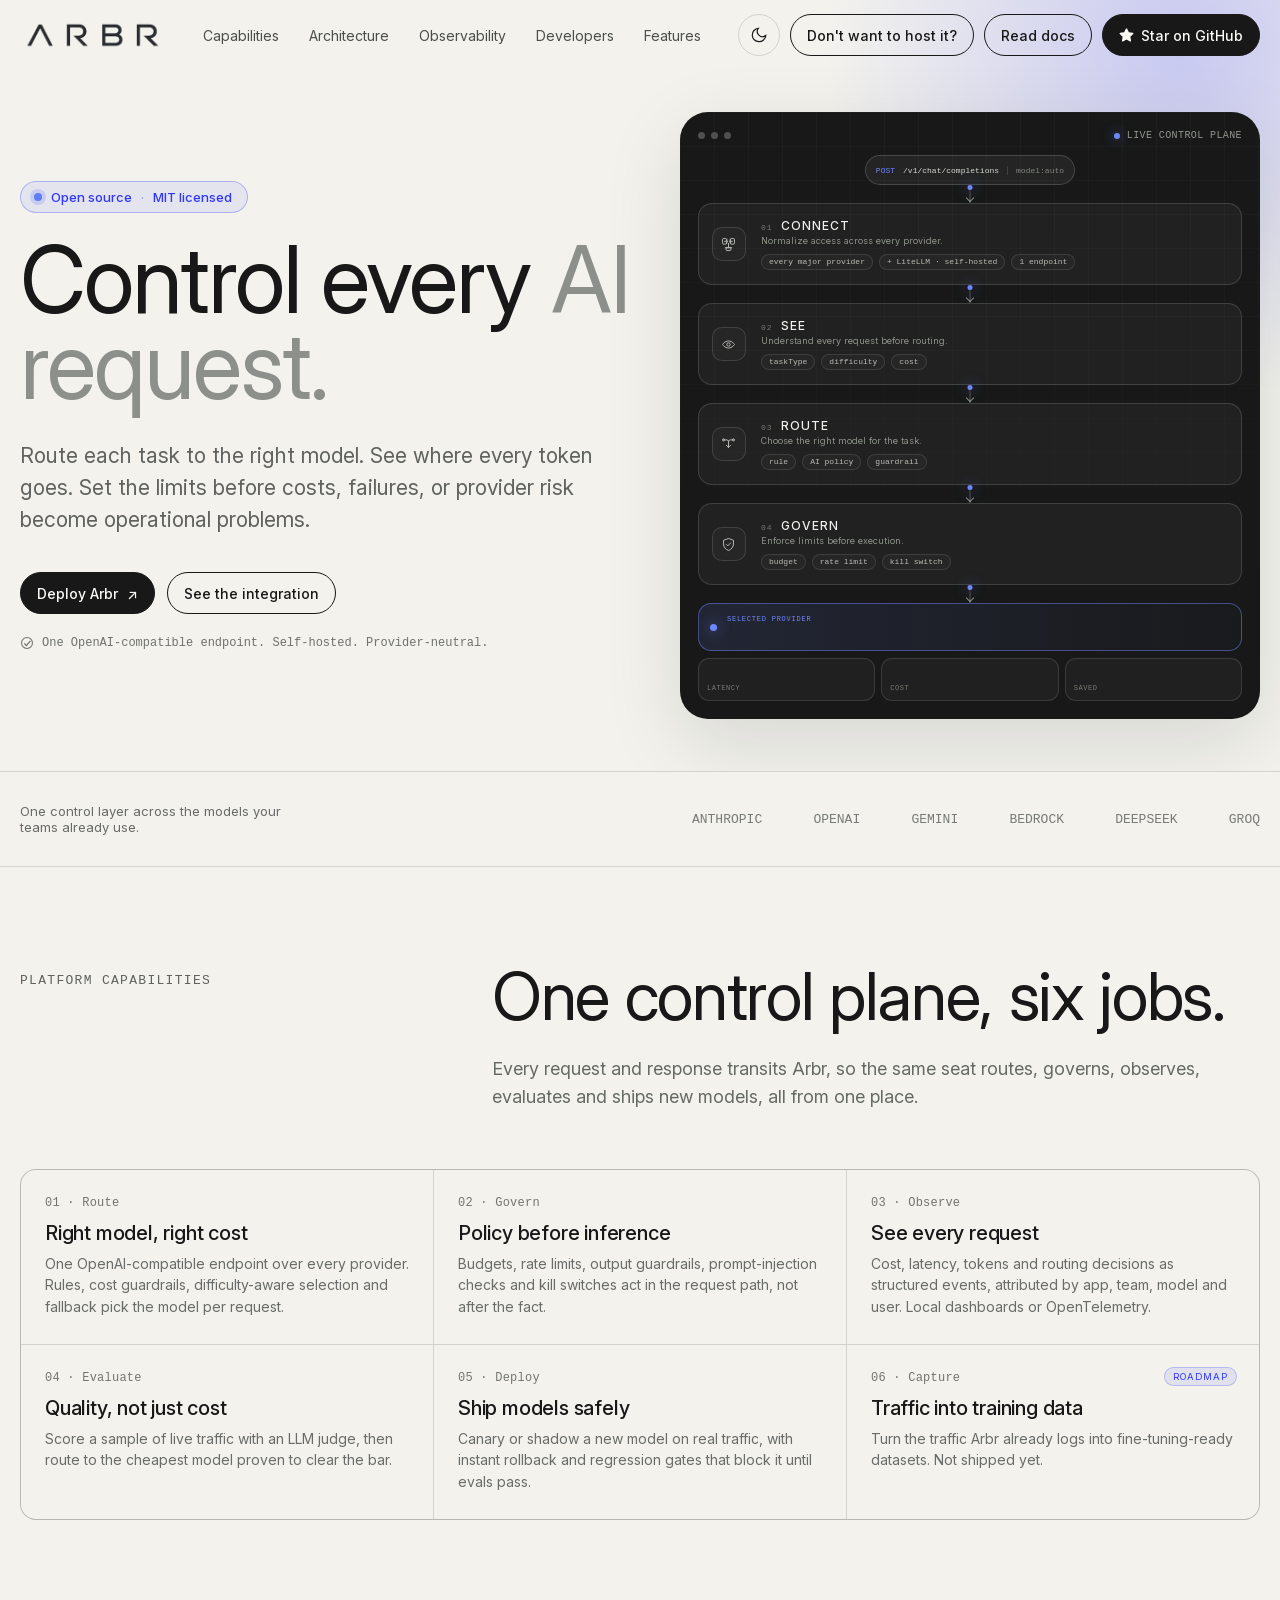
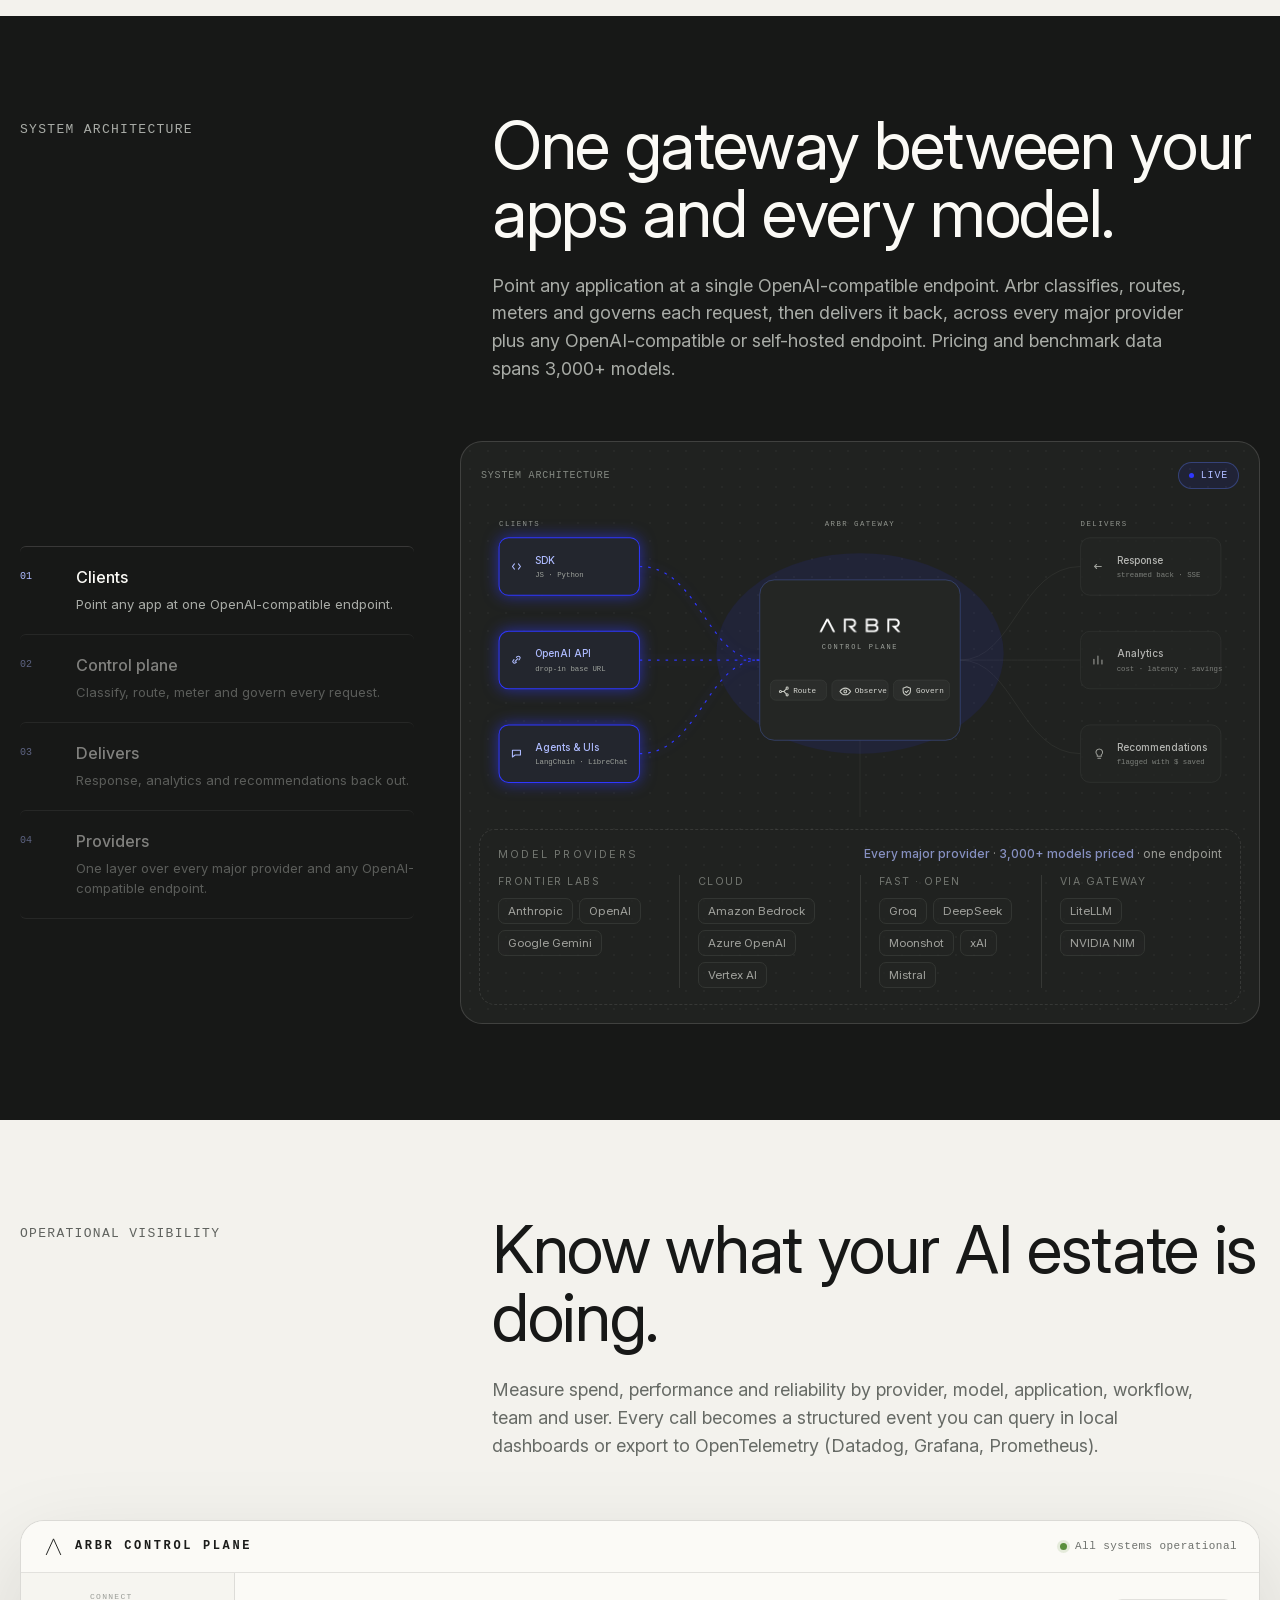
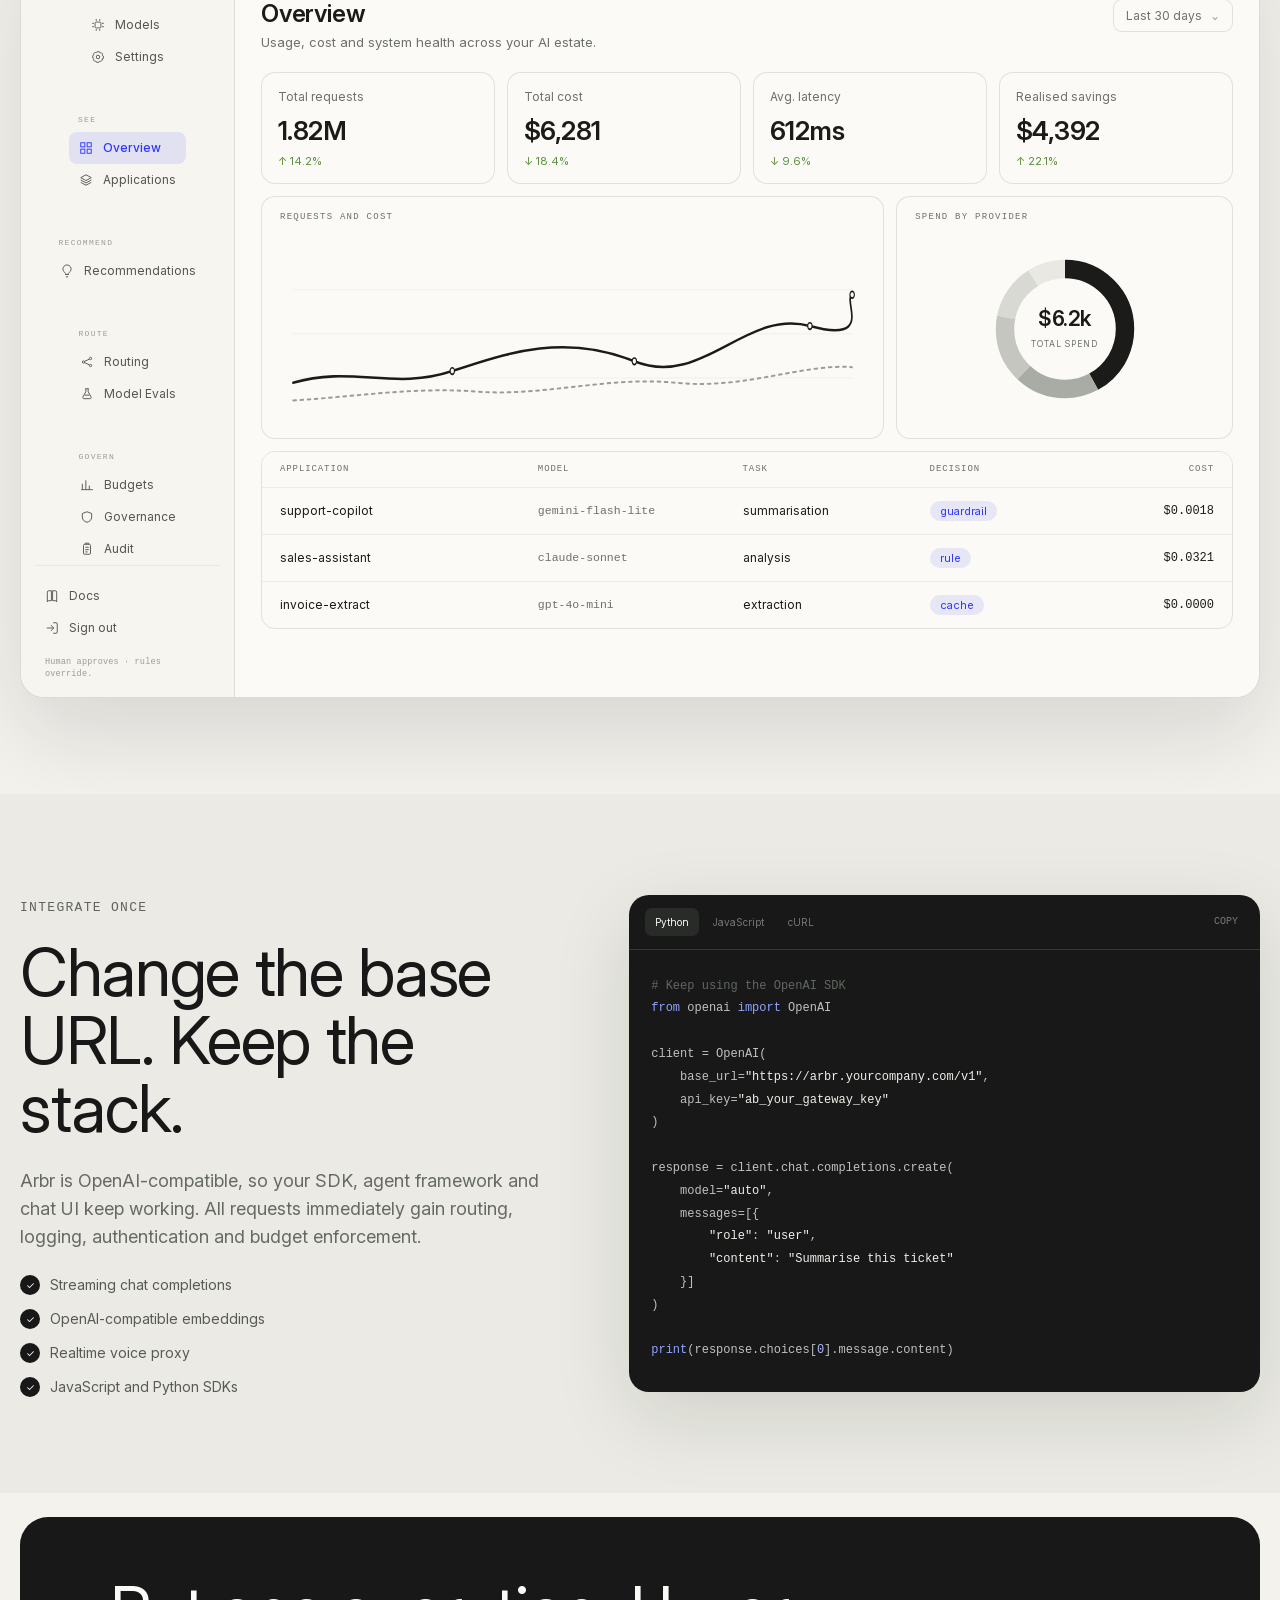
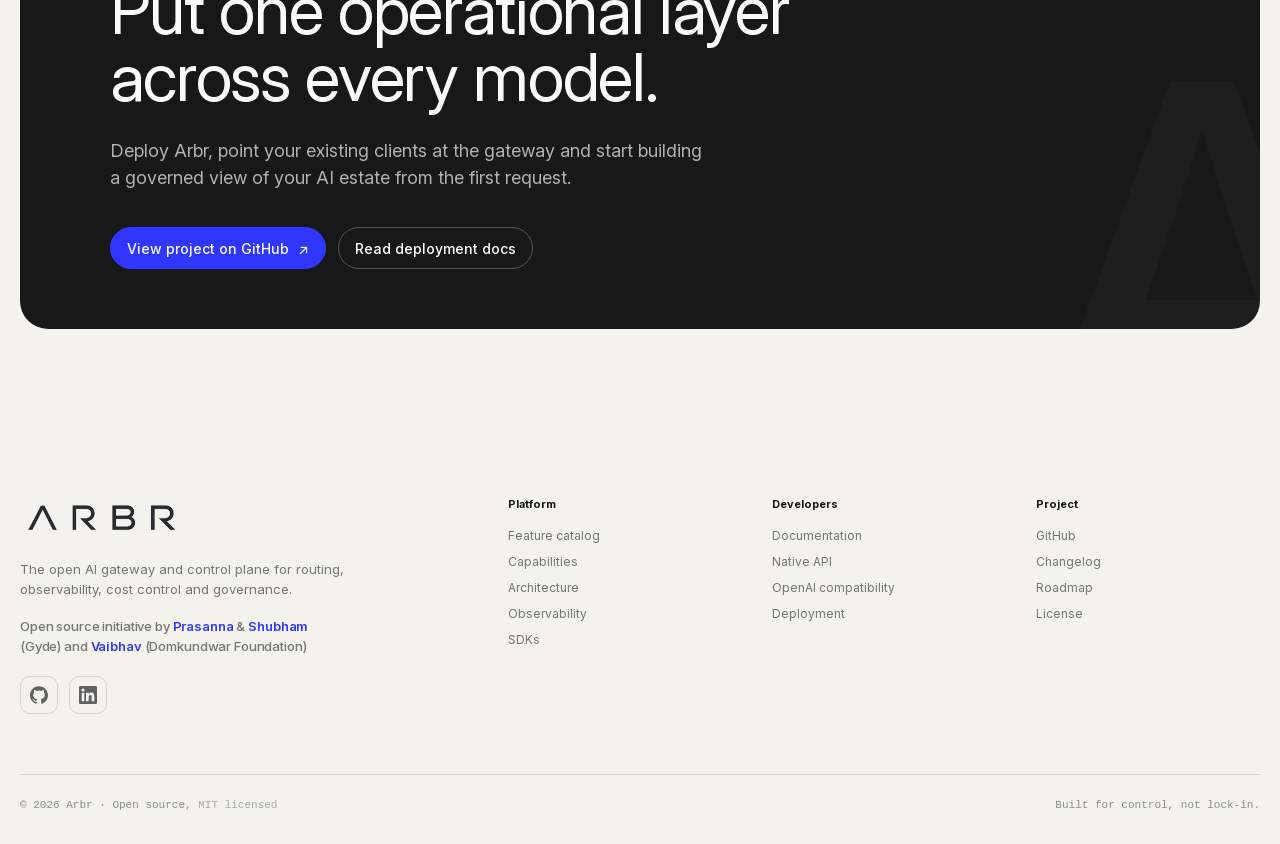
==== commit ebad6646: "Add "Don't want to host it?" nav button → hosted plans Links to app.projectarbr.com/plans. Kept visi" ====
--- a/index.html
+++ b/index.html
@@ -791,6 +791,8 @@
     @media (max-width: 720px) {
       .wrap { width:min(calc(100% - 28px), var(--max)); }
       .nav-actions .btn-light { display:none; }
+      /* Keep the hosted CTA visible on mobile (it's the conversion path), sized like the star button. */
+      .nav-actions .btn-hosted { display:inline-flex; min-height:38px; padding:0 13px; font-size:12px; }
       .nav-actions .btn-dark { min-height:38px; padding:0 13px; font-size:12px; }
       .menu-button { display:none; }
       h1 { font-size:clamp(52px,15vw,78px); }
@@ -1029,6 +1031,7 @@
             <svg class="icon-moon" viewBox="0 0 24 24" fill="none" stroke="currentColor" stroke-width="1.6" aria-hidden="true"><path d="M21 12.8A9 9 0 1 1 11.2 3a7 7 0 0 0 9.8 9.8Z"/></svg>
             <svg class="icon-sun" viewBox="0 0 24 24" fill="none" stroke="currentColor" stroke-width="1.6" aria-hidden="true"><circle cx="12" cy="12" r="4.2"/><path d="M12 2.5v2.6M12 18.9v2.6M4.6 4.6l1.9 1.9M17.5 17.5l1.9 1.9M2.5 12h2.6M18.9 12h2.6M4.6 19.4l1.9-1.9M17.5 6.5l1.9-1.9" stroke-linecap="round"/></svg>
           </button>
+          <a class="btn btn-light btn-hosted" href="https://app.projectarbr.com/plans">Don't want to host it?</a>
           <a class="btn btn-light" href="/docs/">Read docs</a>
           <a class="btn btn-dark btn-star" href="https://github.com/project-arbr/arbr-control-plane" target="_blank" rel="noopener">
             <svg viewBox="0 0 16 16" fill="currentColor" aria-hidden="true"><path d="M8 .25a.75.75 0 0 1 .673.418l1.882 3.815 4.21.612a.75.75 0 0 1 .416 1.279l-3.046 2.97.719 4.192a.75.75 0 0 1-1.088.791L8 12.347l-3.766 1.98a.75.75 0 0 1-1.088-.79l.72-4.194L.818 6.374a.75.75 0 0 1 .416-1.28l4.21-.611L7.327.668A.75.75 0 0 1 8 .25Z"/></svg>
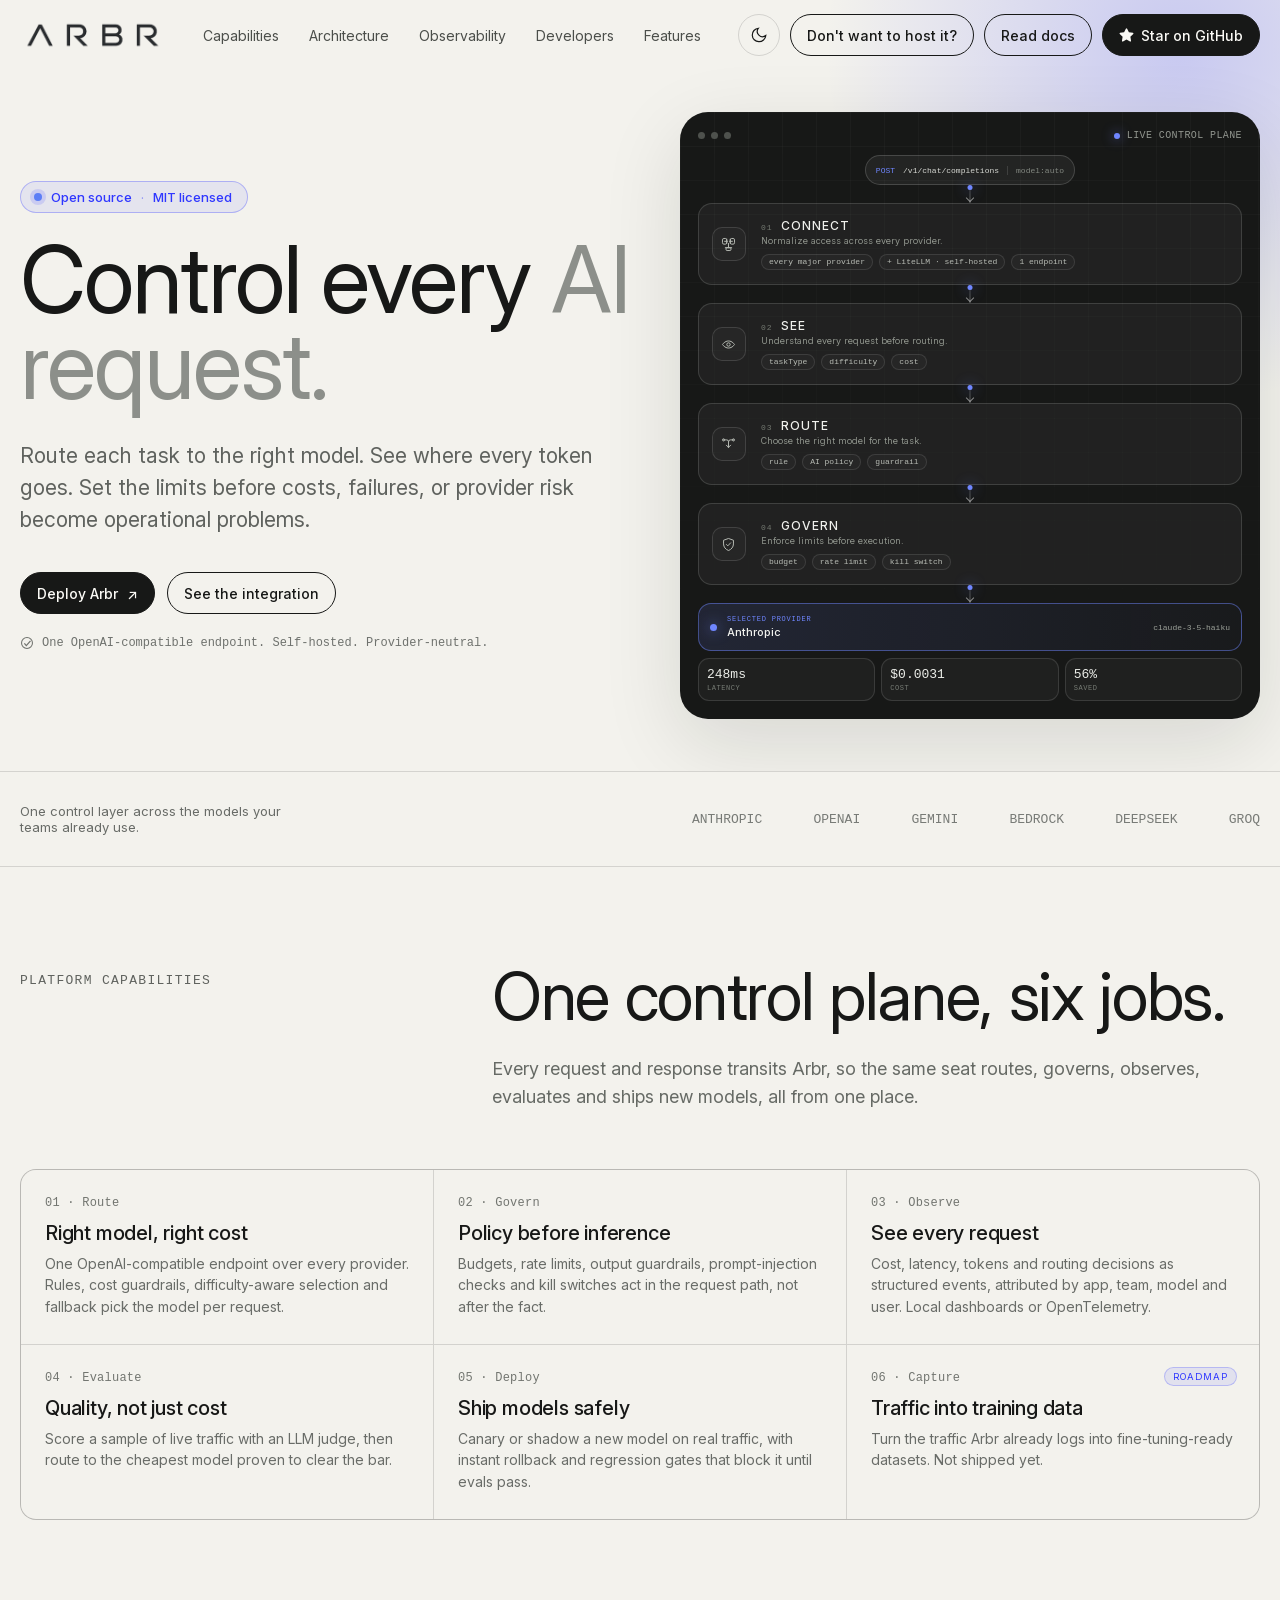
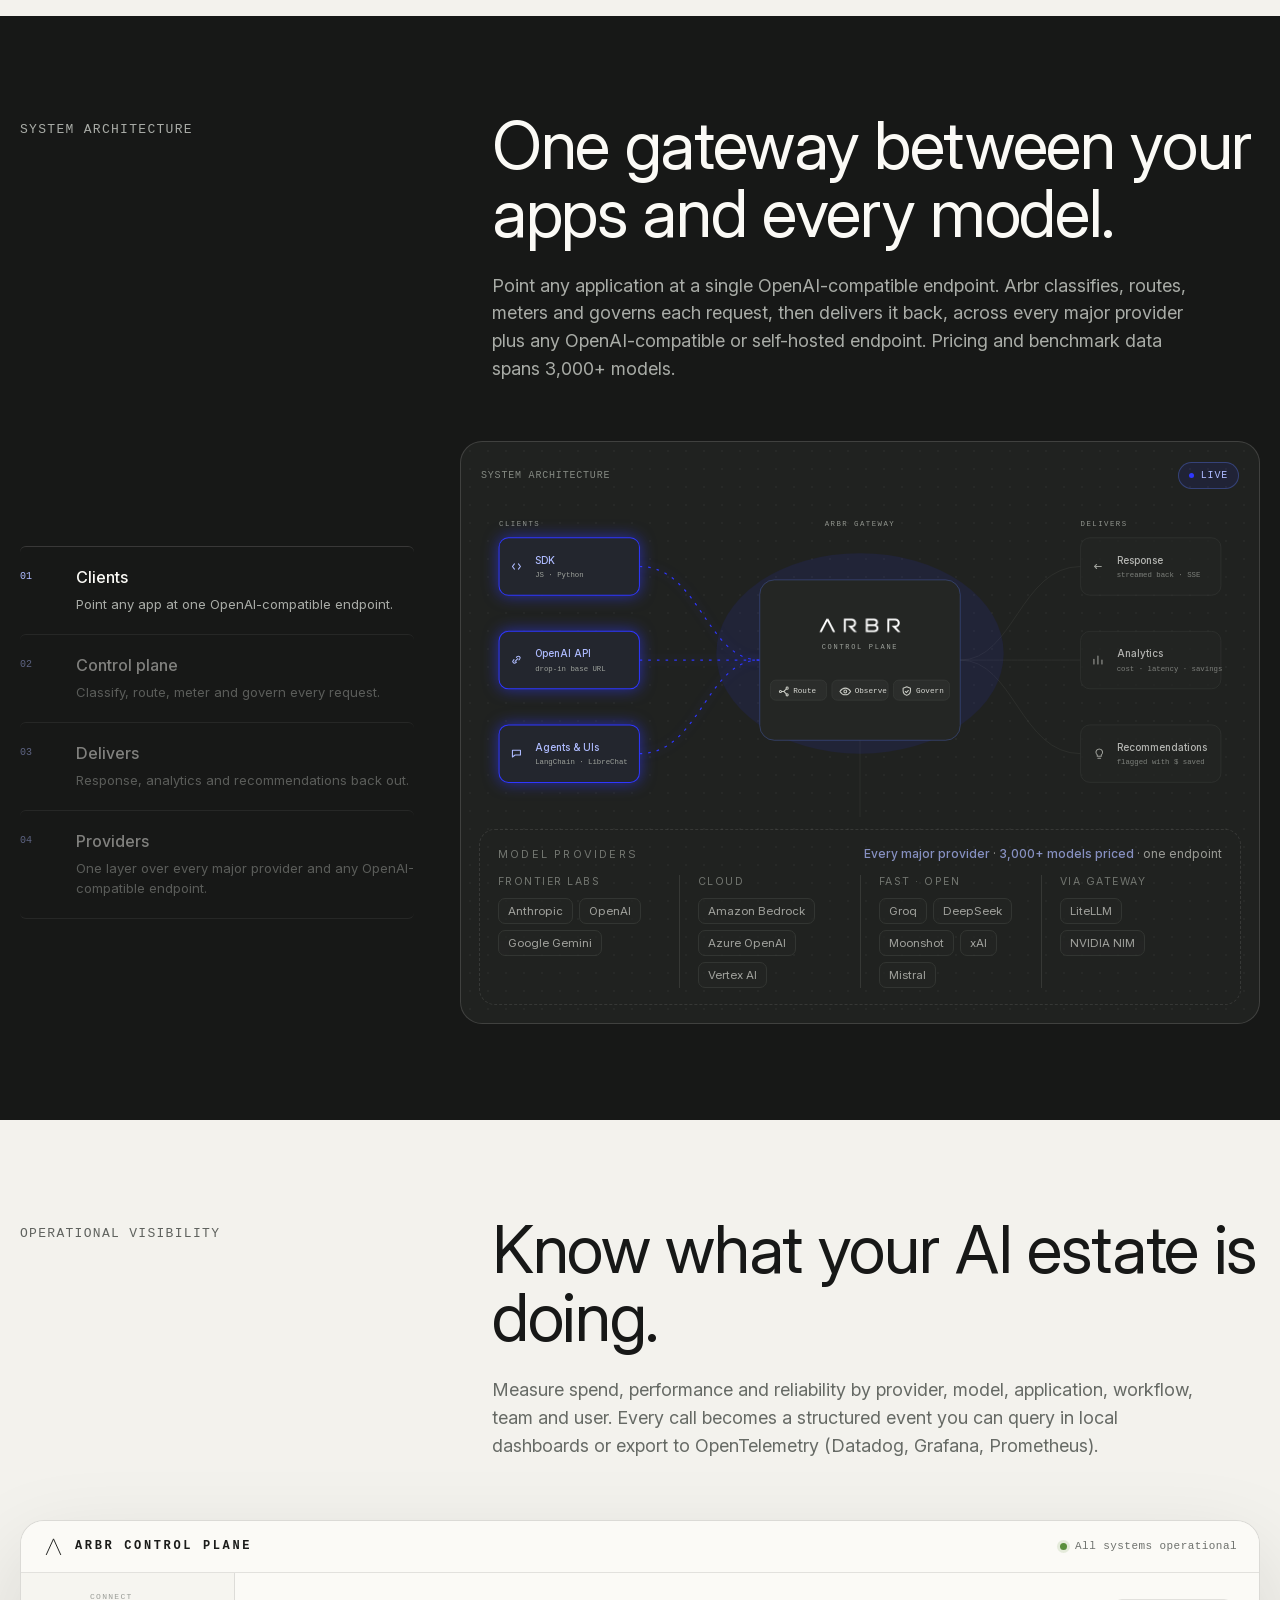
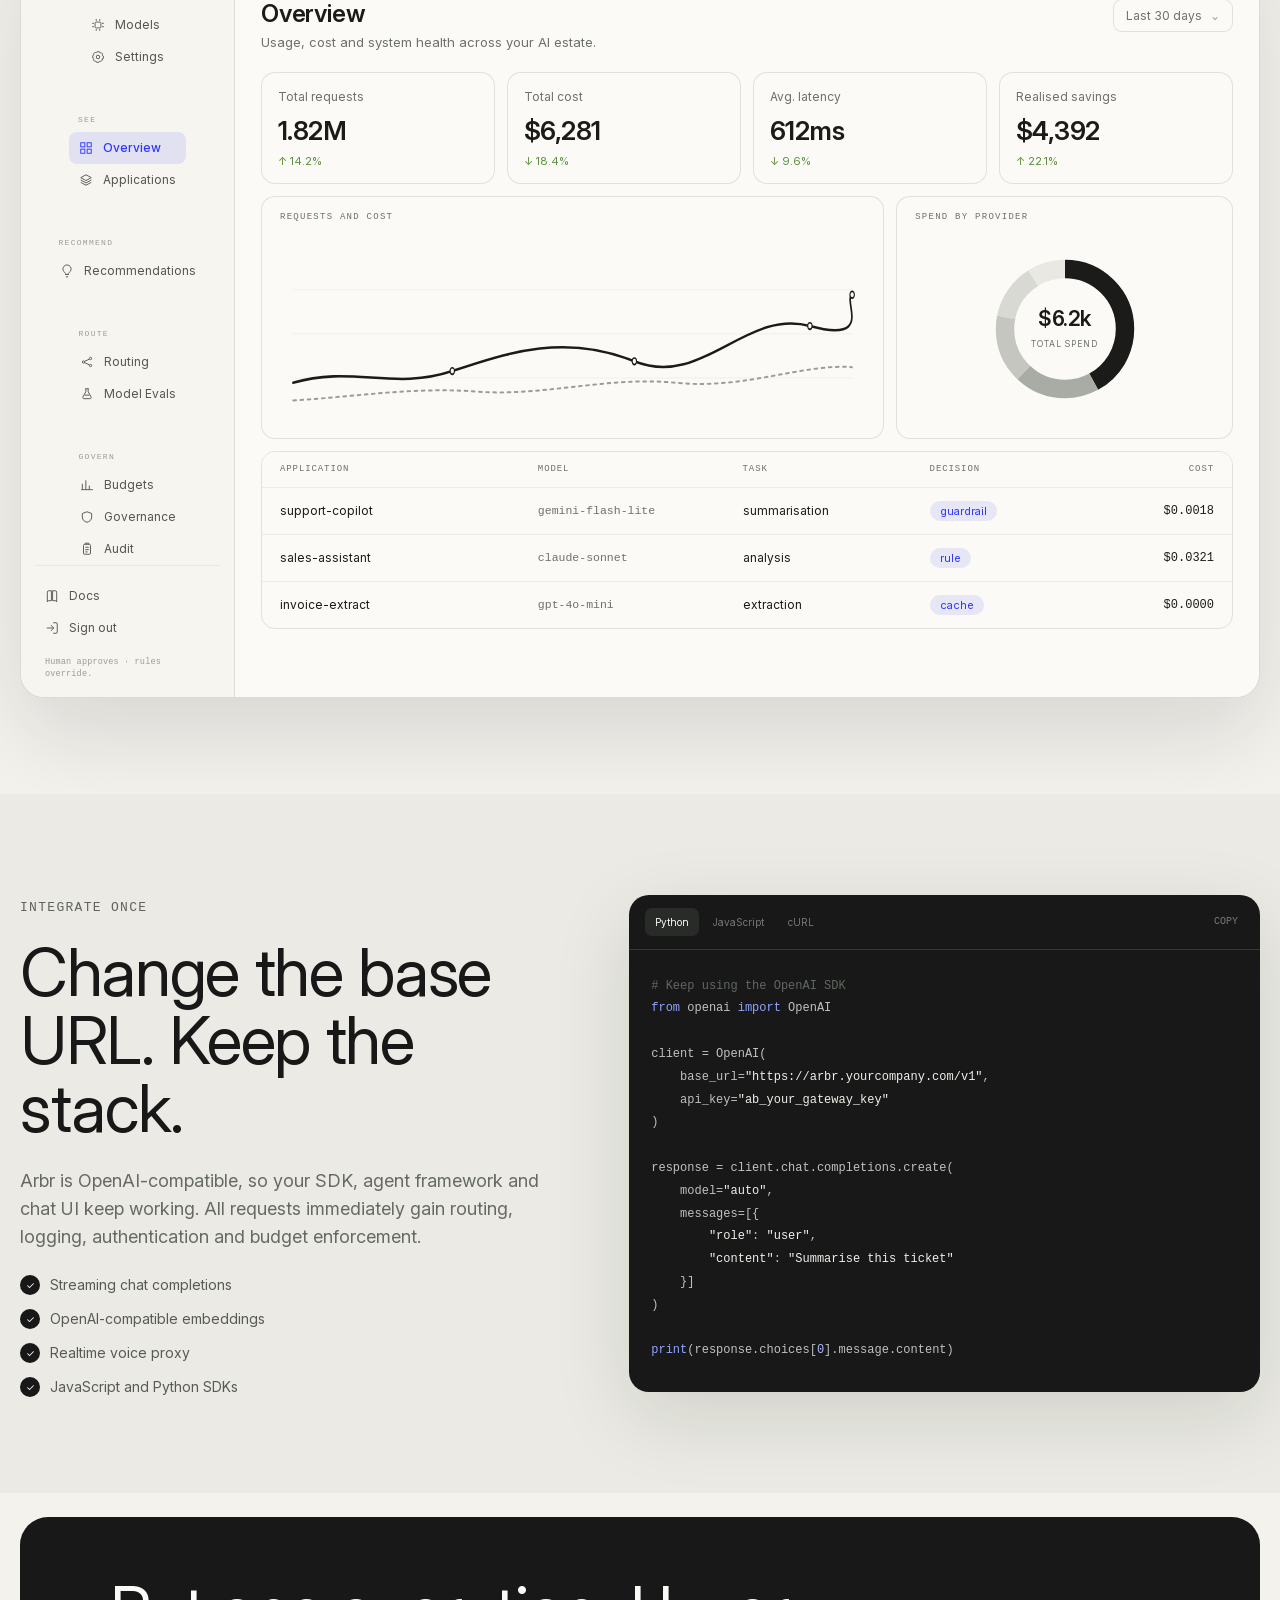
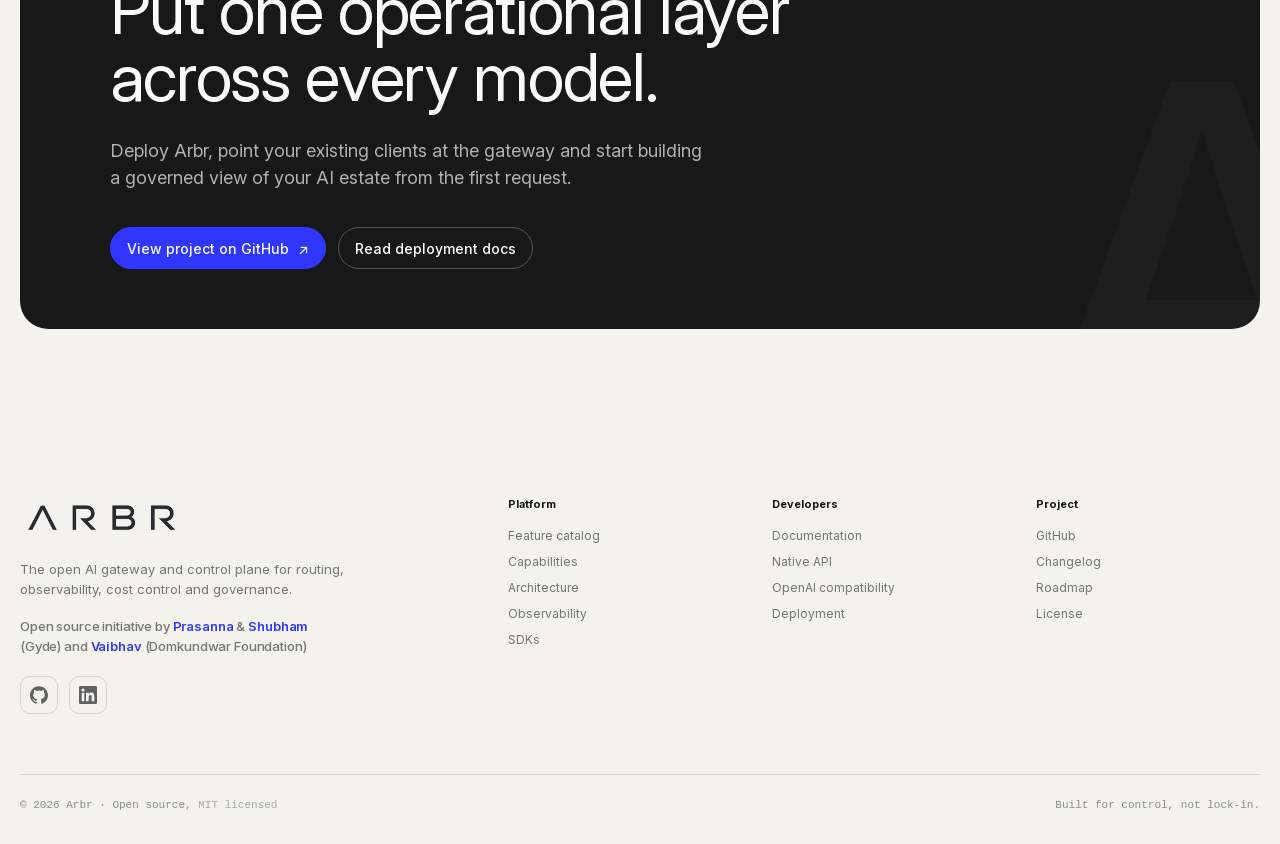
==== commit 9af0df85: "Point hosted button at the app landing page New flow: land on the app front door, log in, then first" ====
--- a/index.html
+++ b/index.html
@@ -1031,7 +1031,7 @@
             <svg class="icon-moon" viewBox="0 0 24 24" fill="none" stroke="currentColor" stroke-width="1.6" aria-hidden="true"><path d="M21 12.8A9 9 0 1 1 11.2 3a7 7 0 0 0 9.8 9.8Z"/></svg>
             <svg class="icon-sun" viewBox="0 0 24 24" fill="none" stroke="currentColor" stroke-width="1.6" aria-hidden="true"><circle cx="12" cy="12" r="4.2"/><path d="M12 2.5v2.6M12 18.9v2.6M4.6 4.6l1.9 1.9M17.5 17.5l1.9 1.9M2.5 12h2.6M18.9 12h2.6M4.6 19.4l1.9-1.9M17.5 6.5l1.9-1.9" stroke-linecap="round"/></svg>
           </button>
-          <a class="btn btn-light btn-hosted" href="https://app.projectarbr.com/plans">Don't want to host it?</a>
+          <a class="btn btn-light btn-hosted" href="https://app.projectarbr.com/">Don't want to host it?</a>
           <a class="btn btn-light" href="/docs/">Read docs</a>
           <a class="btn btn-dark btn-star" href="https://github.com/project-arbr/arbr-control-plane" target="_blank" rel="noopener">
             <svg viewBox="0 0 16 16" fill="currentColor" aria-hidden="true"><path d="M8 .25a.75.75 0 0 1 .673.418l1.882 3.815 4.21.612a.75.75 0 0 1 .416 1.279l-3.046 2.97.719 4.192a.75.75 0 0 1-1.088.791L8 12.347l-3.766 1.98a.75.75 0 0 1-1.088-.79l.72-4.194L.818 6.374a.75.75 0 0 1 .416-1.28l4.21-.611L7.327.668A.75.75 0 0 1 8 .25Z"/></svg>
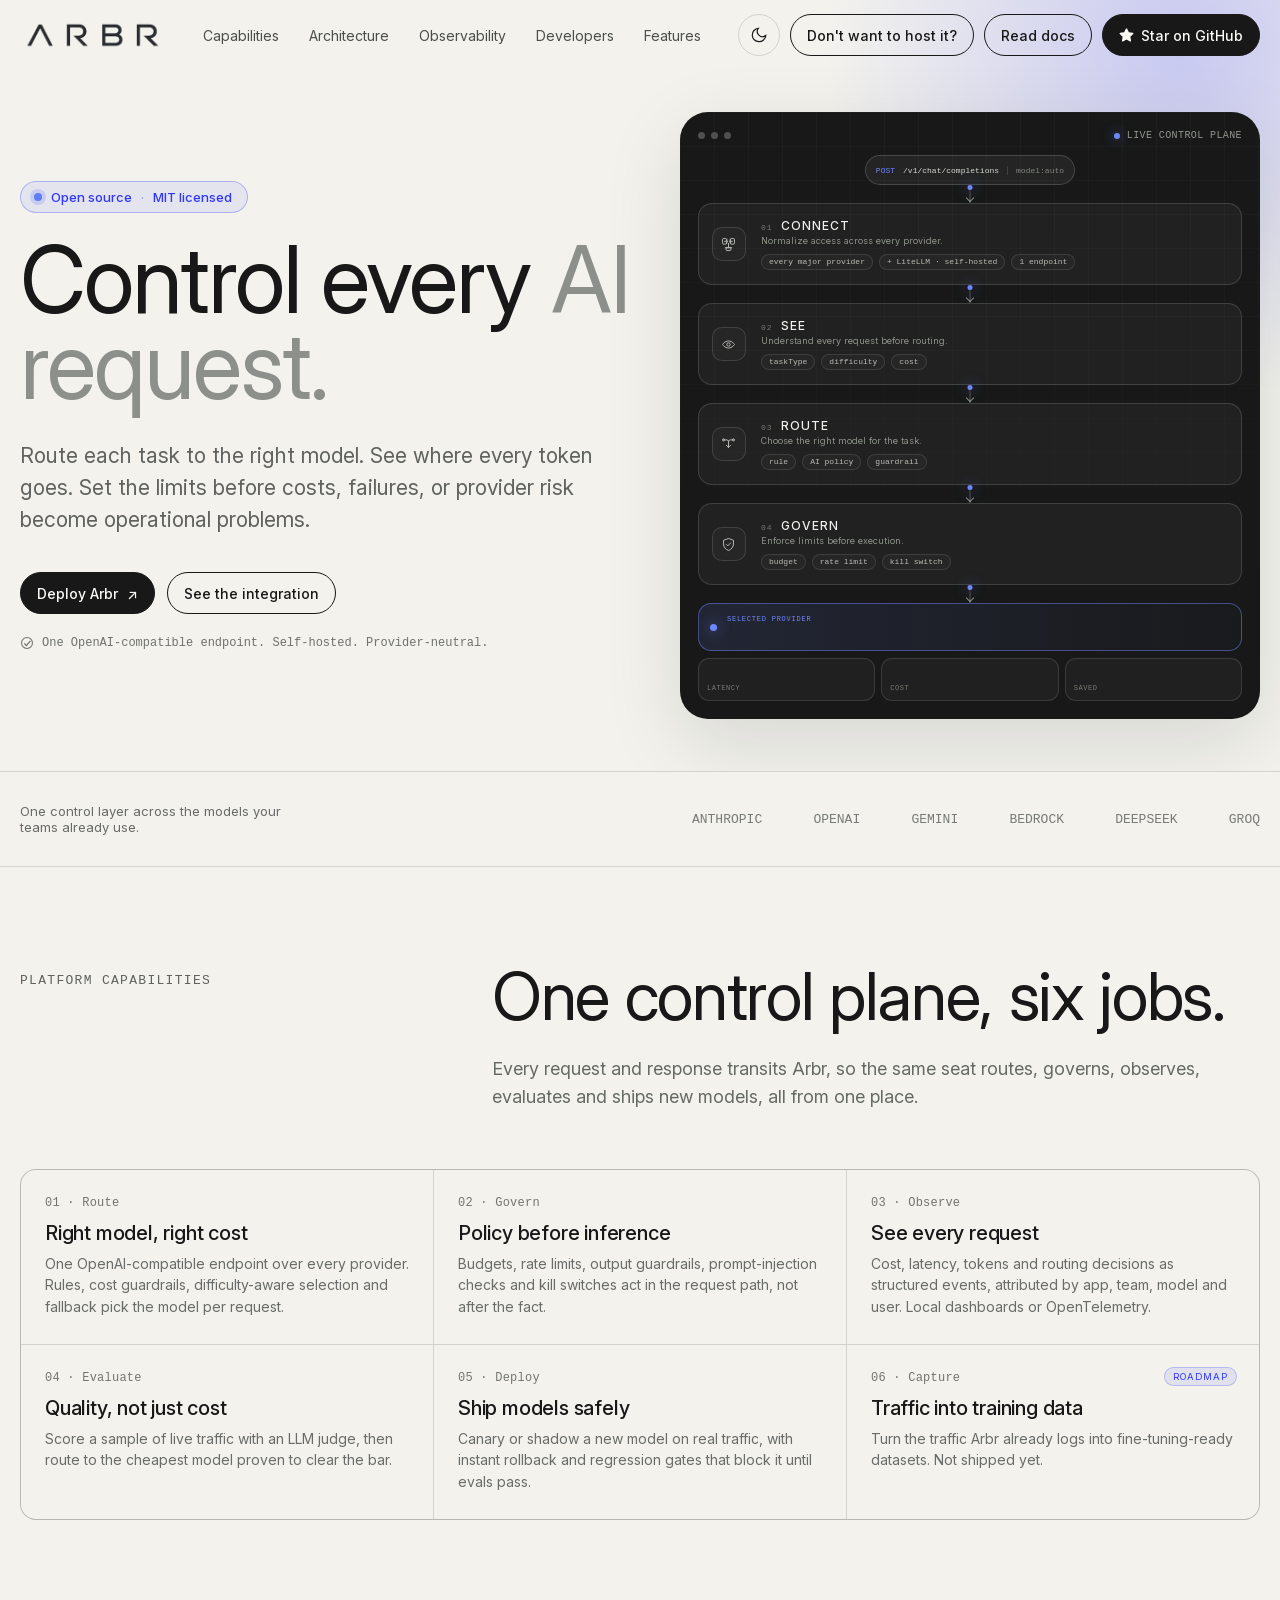
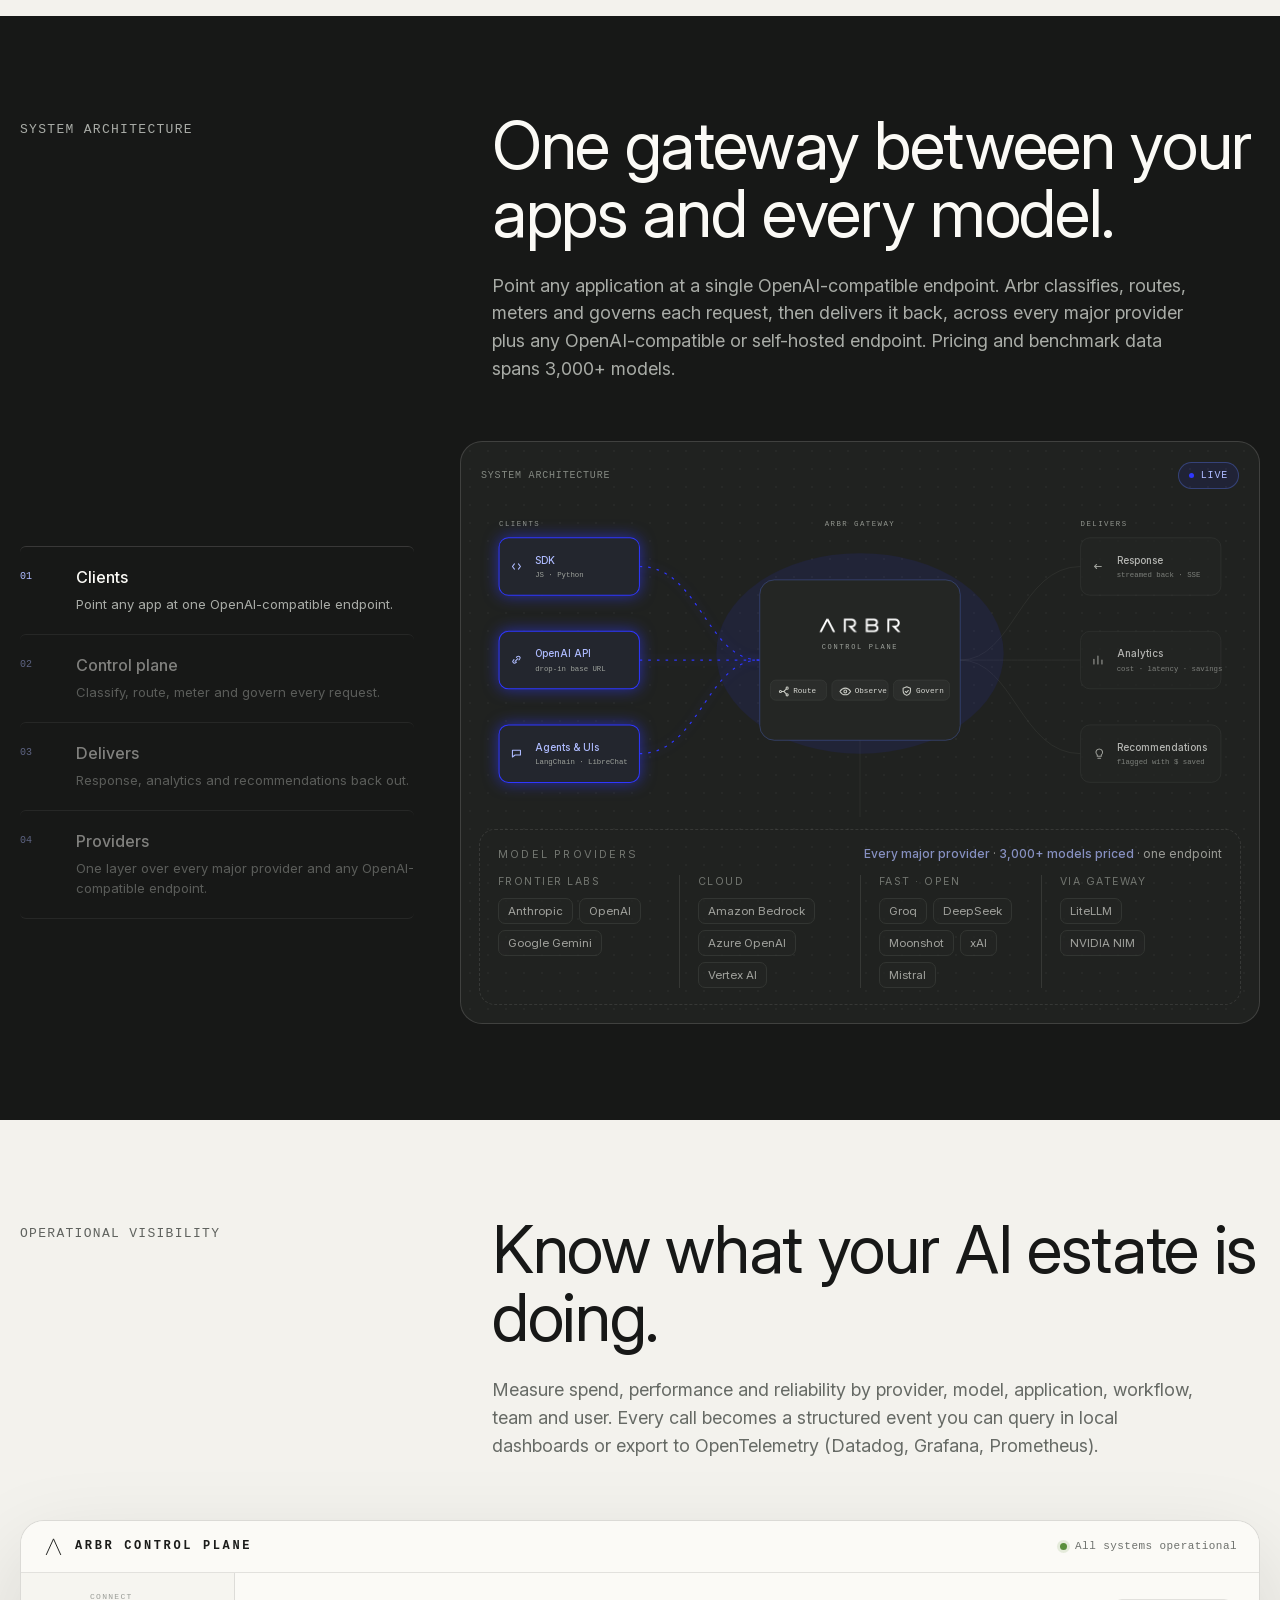
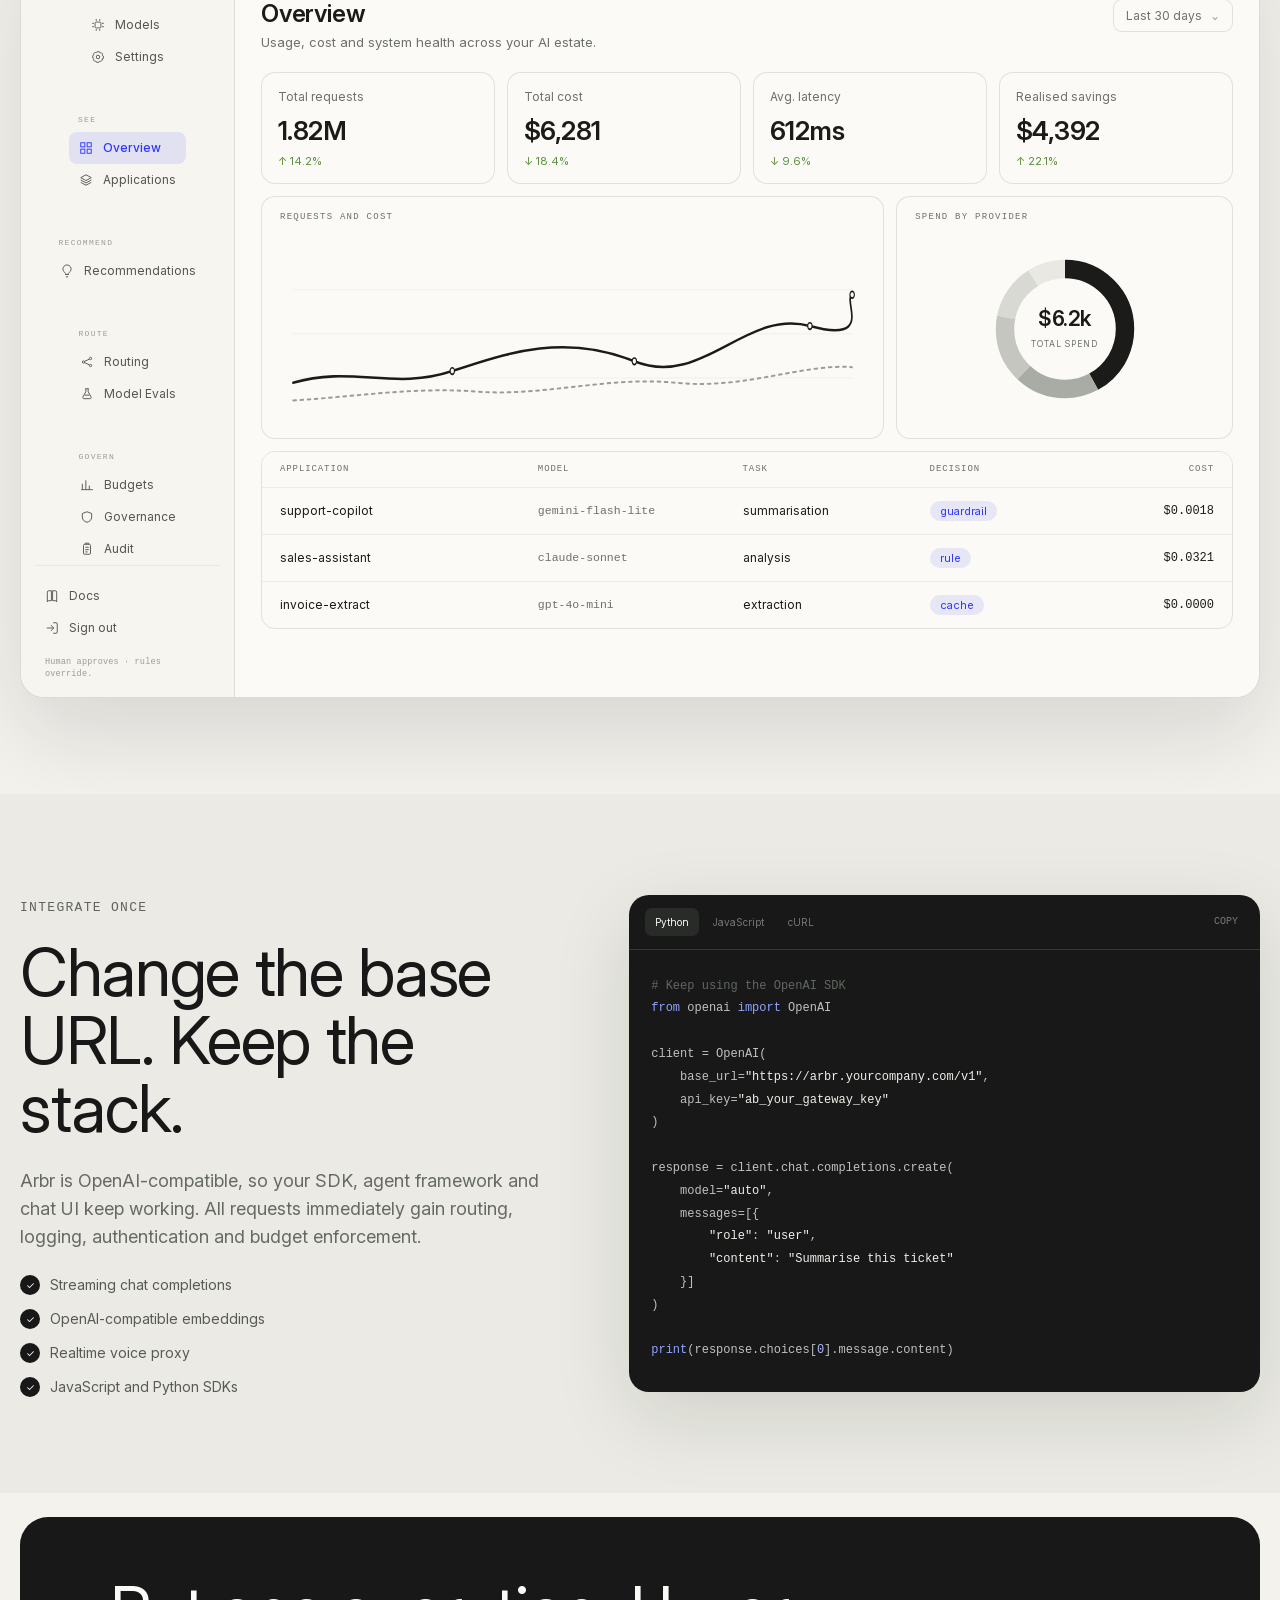
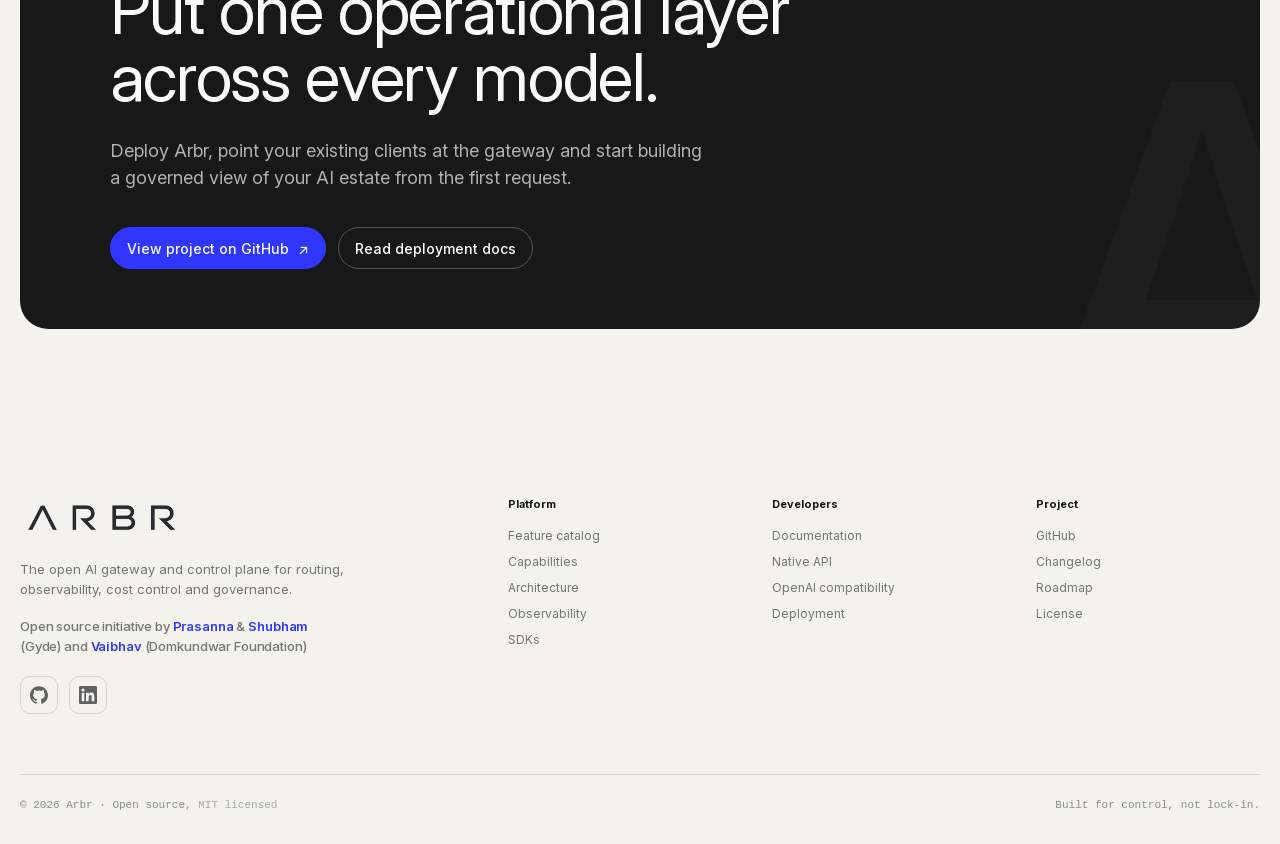
==== commit 1c9eef43: "Fix mobile header: keep CTAs on one row instead of wrapping On phones the header row (brand + theme " ====
--- a/index.html
+++ b/index.html
@@ -234,8 +234,11 @@
       font-size: 14px;
       font-weight: 500;
       cursor: pointer;
+      white-space: nowrap;
       transition: transform .2s ease, background .2s ease, color .2s ease, border-color .2s ease, box-shadow .2s ease;
     }
+    /* Compact CTA labels — swapped in for the full labels on small screens (see the ≤720px query). */
+    .btn .lbl-compact { display: none; }
     .btn:hover { transform: translateY(-2px); }
     .btn:focus-visible { outline: 2px solid var(--signal); outline-offset: 3px; }
     .btn-dark { background: var(--ink); color: var(--white); }
@@ -790,10 +793,17 @@
 
     @media (max-width: 720px) {
       .wrap { width:min(calc(100% - 28px), var(--max)); }
+      nav { gap:14px; }
+      .brand-logo { width:112px; }
+      .nav-actions { gap:8px; }
       .nav-actions .btn-light { display:none; }
       /* Keep the hosted CTA visible on mobile (it's the conversion path), sized like the star button. */
       .nav-actions .btn-hosted { display:inline-flex; min-height:38px; padding:0 13px; font-size:12px; }
       .nav-actions .btn-dark { min-height:38px; padding:0 13px; font-size:12px; }
+      /* Swap the long CTA labels for compact ones so they never wrap in the cramped mobile header. */
+      .btn-hosted .lbl-full, .btn-star .lbl-full { display:none; }
+      .btn-hosted .lbl-compact, .btn-star .lbl-compact { display:inline-flex; align-items:center; }
+      .theme-toggle { min-height:38px; width:38px; }
       .menu-button { display:none; }
       h1 { font-size:clamp(52px,15vw,78px); }
       section { padding:90px 0; }
@@ -832,6 +842,18 @@
       .cta-card { padding:58px 25px; }
     }
 
+    /* Very narrow phones: trim the header further so brand + toggle + both CTAs stay on one row. */
+    @media (max-width: 400px) {
+      nav { gap:10px; }
+      .brand-logo { width:100px; }
+      .nav-actions { gap:6px; }
+      .nav-actions .btn-hosted, .nav-actions .btn-dark { padding:0 11px; }
+    }
+    /* Smallest phones (≤340px): star becomes icon-only so the row still never overflows. */
+    @media (max-width: 340px) {
+      .btn-star .lbl-compact { display:none; }
+    }
+
     @media (prefers-reduced-motion: reduce) {
       html { scroll-behavior:auto; }
       *, *::before, *::after { animation-duration:.01ms !important; animation-iteration-count:1 !important; transition-duration:.01ms !important; }
@@ -1031,11 +1053,11 @@
             <svg class="icon-moon" viewBox="0 0 24 24" fill="none" stroke="currentColor" stroke-width="1.6" aria-hidden="true"><path d="M21 12.8A9 9 0 1 1 11.2 3a7 7 0 0 0 9.8 9.8Z"/></svg>
             <svg class="icon-sun" viewBox="0 0 24 24" fill="none" stroke="currentColor" stroke-width="1.6" aria-hidden="true"><circle cx="12" cy="12" r="4.2"/><path d="M12 2.5v2.6M12 18.9v2.6M4.6 4.6l1.9 1.9M17.5 17.5l1.9 1.9M2.5 12h2.6M18.9 12h2.6M4.6 19.4l1.9-1.9M17.5 6.5l1.9-1.9" stroke-linecap="round"/></svg>
           </button>
-          <a class="btn btn-light btn-hosted" href="https://app.projectarbr.com/">Don't want to host it?</a>
+          <a class="btn btn-light btn-hosted" href="https://app.projectarbr.com/"><span class="lbl-full">Don't want to host it?</span><span class="lbl-compact">Hosted&nbsp;<span aria-hidden="true">↗</span></span></a>
           <a class="btn btn-light" href="/docs/">Read docs</a>
           <a class="btn btn-dark btn-star" href="https://github.com/project-arbr/arbr-control-plane" target="_blank" rel="noopener">
             <svg viewBox="0 0 16 16" fill="currentColor" aria-hidden="true"><path d="M8 .25a.75.75 0 0 1 .673.418l1.882 3.815 4.21.612a.75.75 0 0 1 .416 1.279l-3.046 2.97.719 4.192a.75.75 0 0 1-1.088.791L8 12.347l-3.766 1.98a.75.75 0 0 1-1.088-.79l.72-4.194L.818 6.374a.75.75 0 0 1 .416-1.28l4.21-.611L7.327.668A.75.75 0 0 1 8 .25Z"/></svg>
-            Star on GitHub
+            <span class="lbl-full">Star on GitHub</span><span class="lbl-compact">Star</span>
             <span class="gh-count" data-gh-stars hidden></span>
           </a>
         </div>
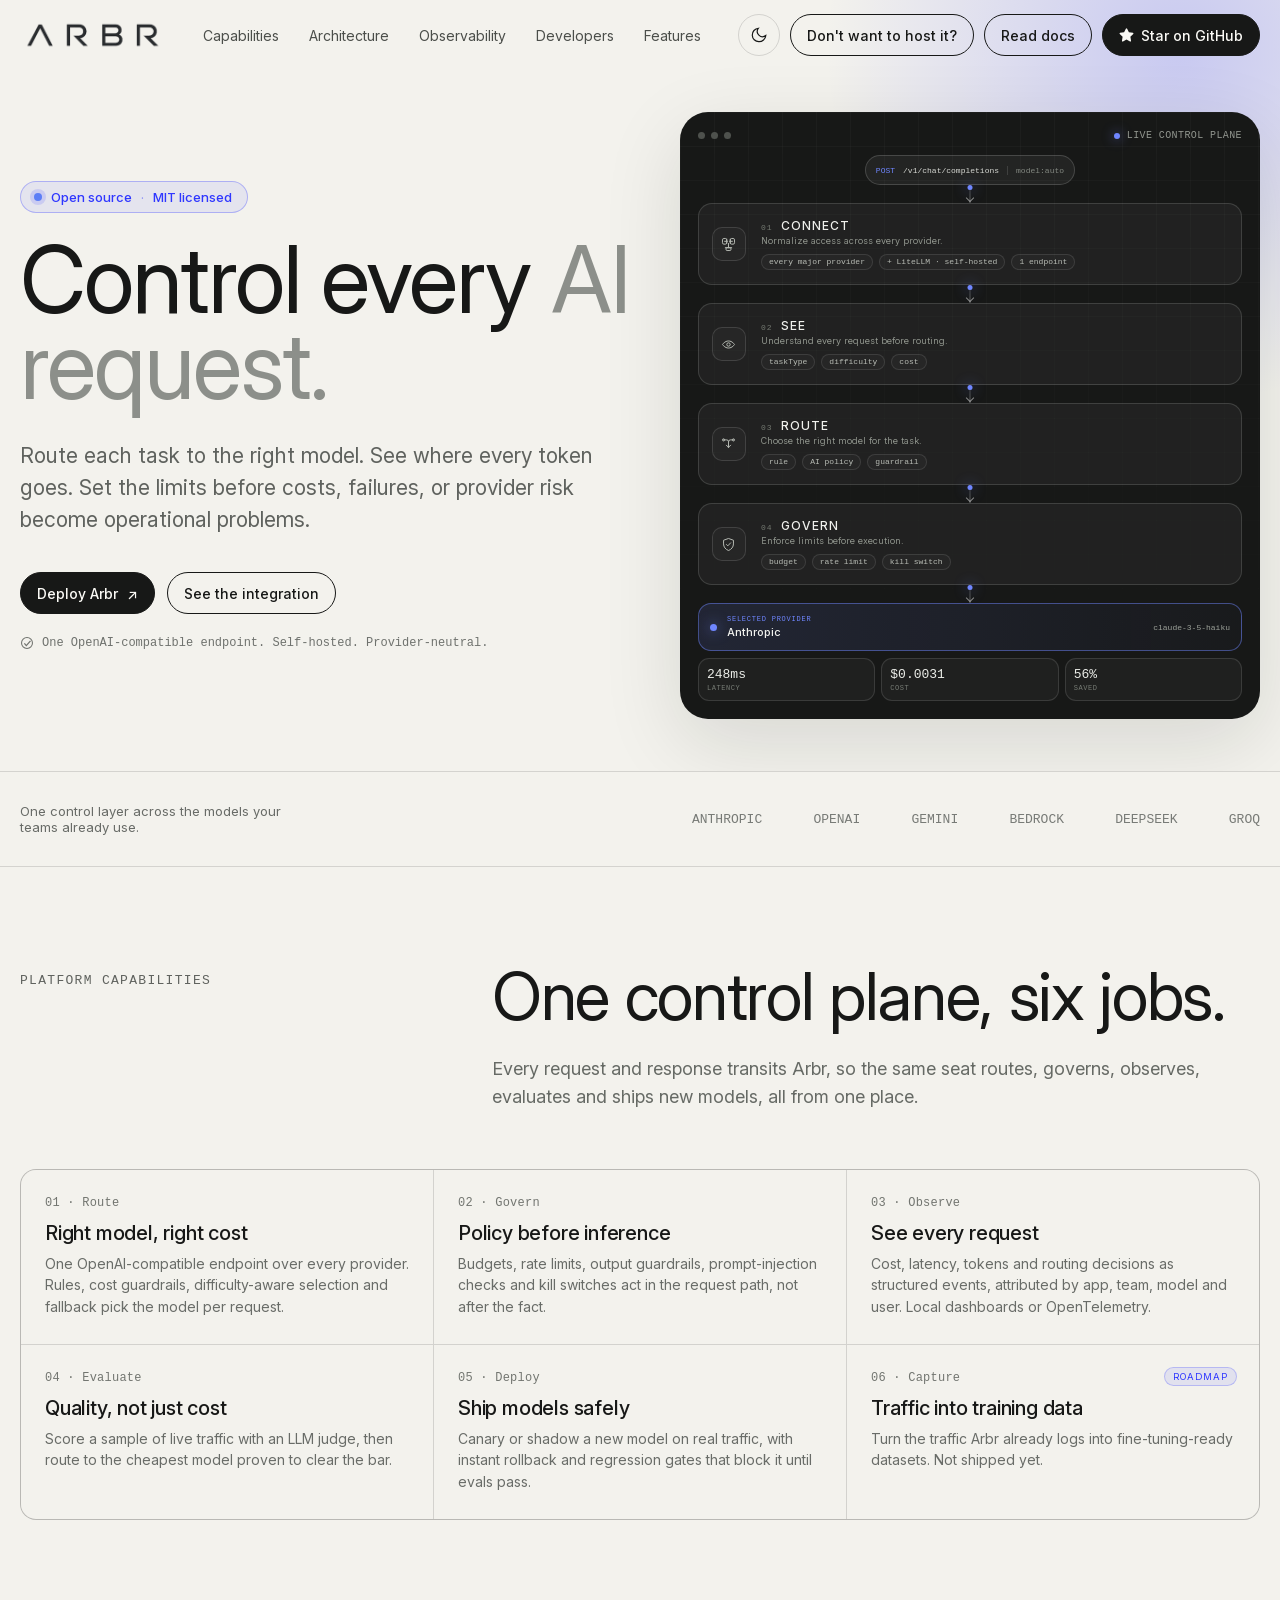
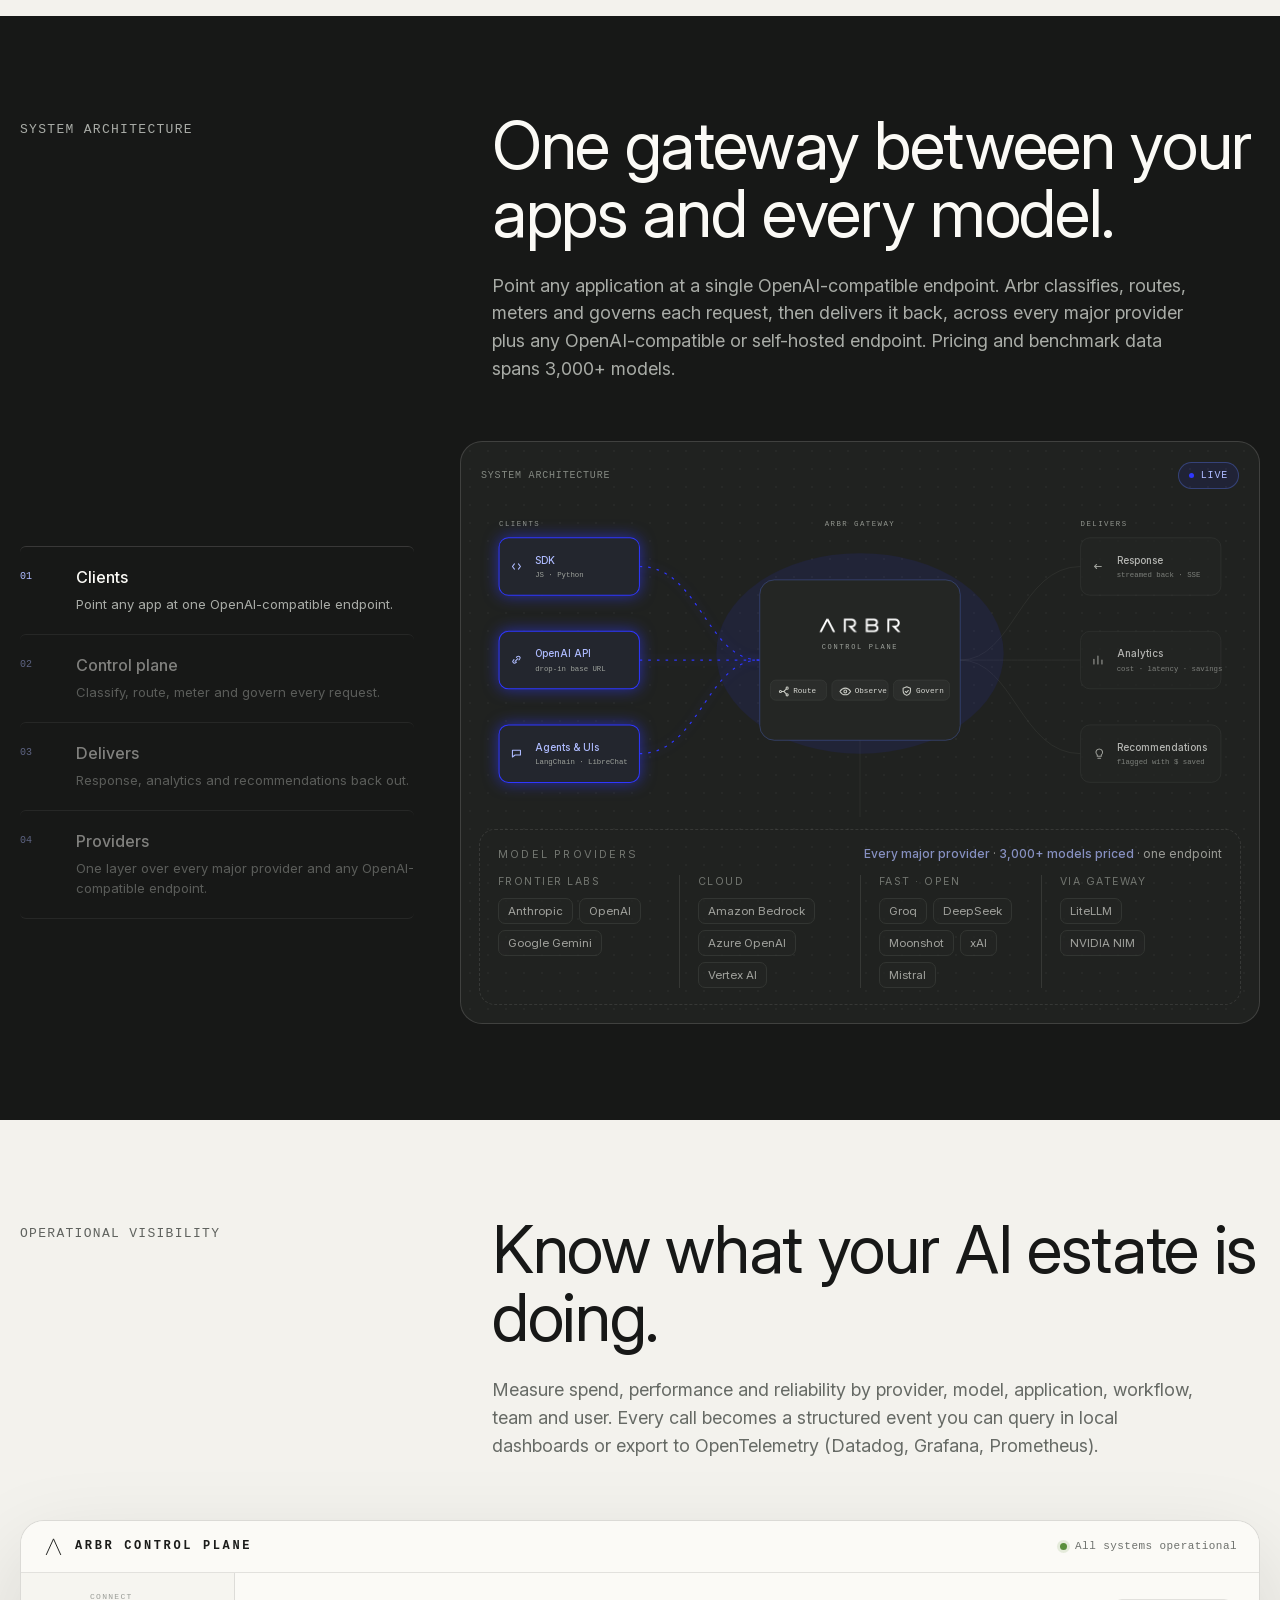
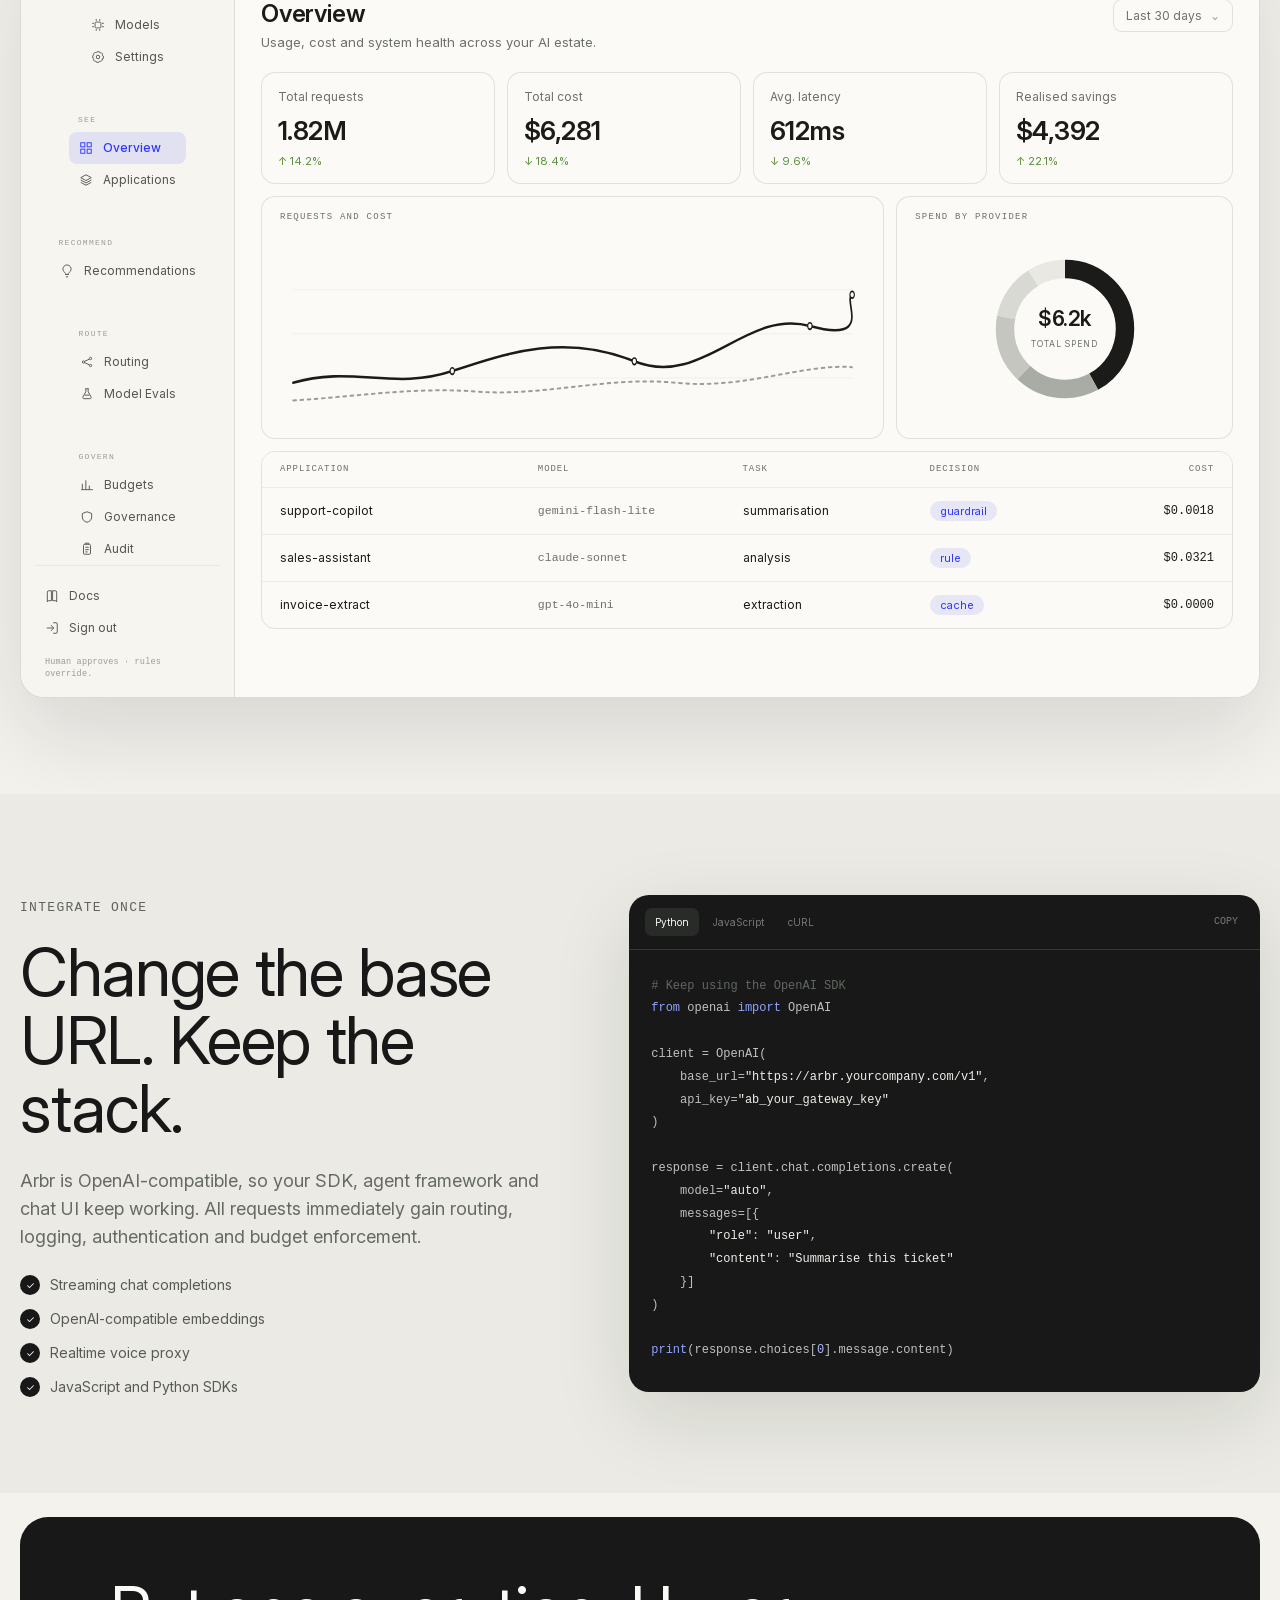
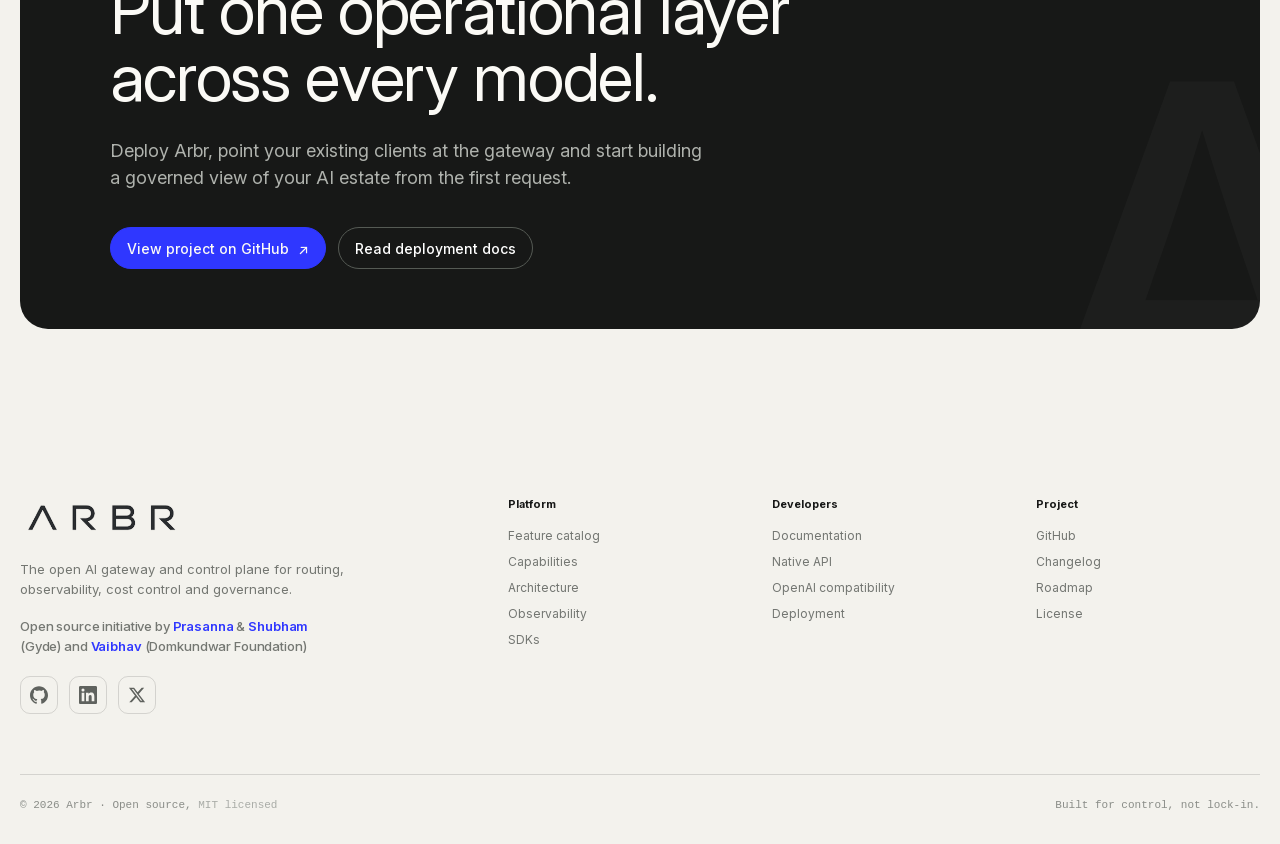
==== commit 5f3f44bd: "Footer: add X (@projectarbr) alongside GitHub and LinkedIn Adds an X profile link to the footer soci" ====
--- a/index.html
+++ b/index.html
@@ -1351,6 +1351,9 @@
             <a href="https://www.linkedin.com/company/project-arbr/" target="_blank" rel="noopener" aria-label="Arbr on LinkedIn">
               <svg viewBox="0 0 24 24" fill="currentColor" aria-hidden="true"><path d="M20.447 20.452h-3.554v-5.569c0-1.328-.027-3.037-1.852-3.037-1.853 0-2.136 1.445-2.136 2.939v5.667H9.351V9h3.414v1.561h.046c.477-.9 1.637-1.85 3.37-1.85 3.601 0 4.267 2.37 4.267 5.455v6.286zM5.337 7.433a2.062 2.062 0 0 1-2.063-2.065 2.064 2.064 0 1 1 2.063 2.065zm1.782 13.019H3.555V9h3.564v11.452zM22.225 0H1.771C.792 0 0 .774 0 1.729v20.542C0 23.227.792 24 1.771 24h20.451C23.2 24 24 23.227 24 22.271V1.729C24 .774 23.2 0 22.225 0z"/></svg>
             </a>
+            <a href="https://x.com/projectarbr" target="_blank" rel="noopener" aria-label="Arbr on X">
+              <svg viewBox="0 0 24 24" fill="currentColor" aria-hidden="true"><path d="M18.244 2.25h3.308l-7.227 8.26 8.502 11.24H16.17l-5.214-6.817L4.99 21.75H1.68l7.73-8.835L1.254 2.25H8.08l4.713 6.231zm-1.161 17.52h1.833L7.084 4.126H5.117z"/></svg>
+            </a>
           </div>
         </div>
         <div class="footer-col"><strong>Platform</strong><a href="/features/">Feature catalog</a><a href="#platform">Capabilities</a><a href="#routing">Architecture</a><a href="#observability">Observability</a><a href="#integrate">SDKs</a></div>
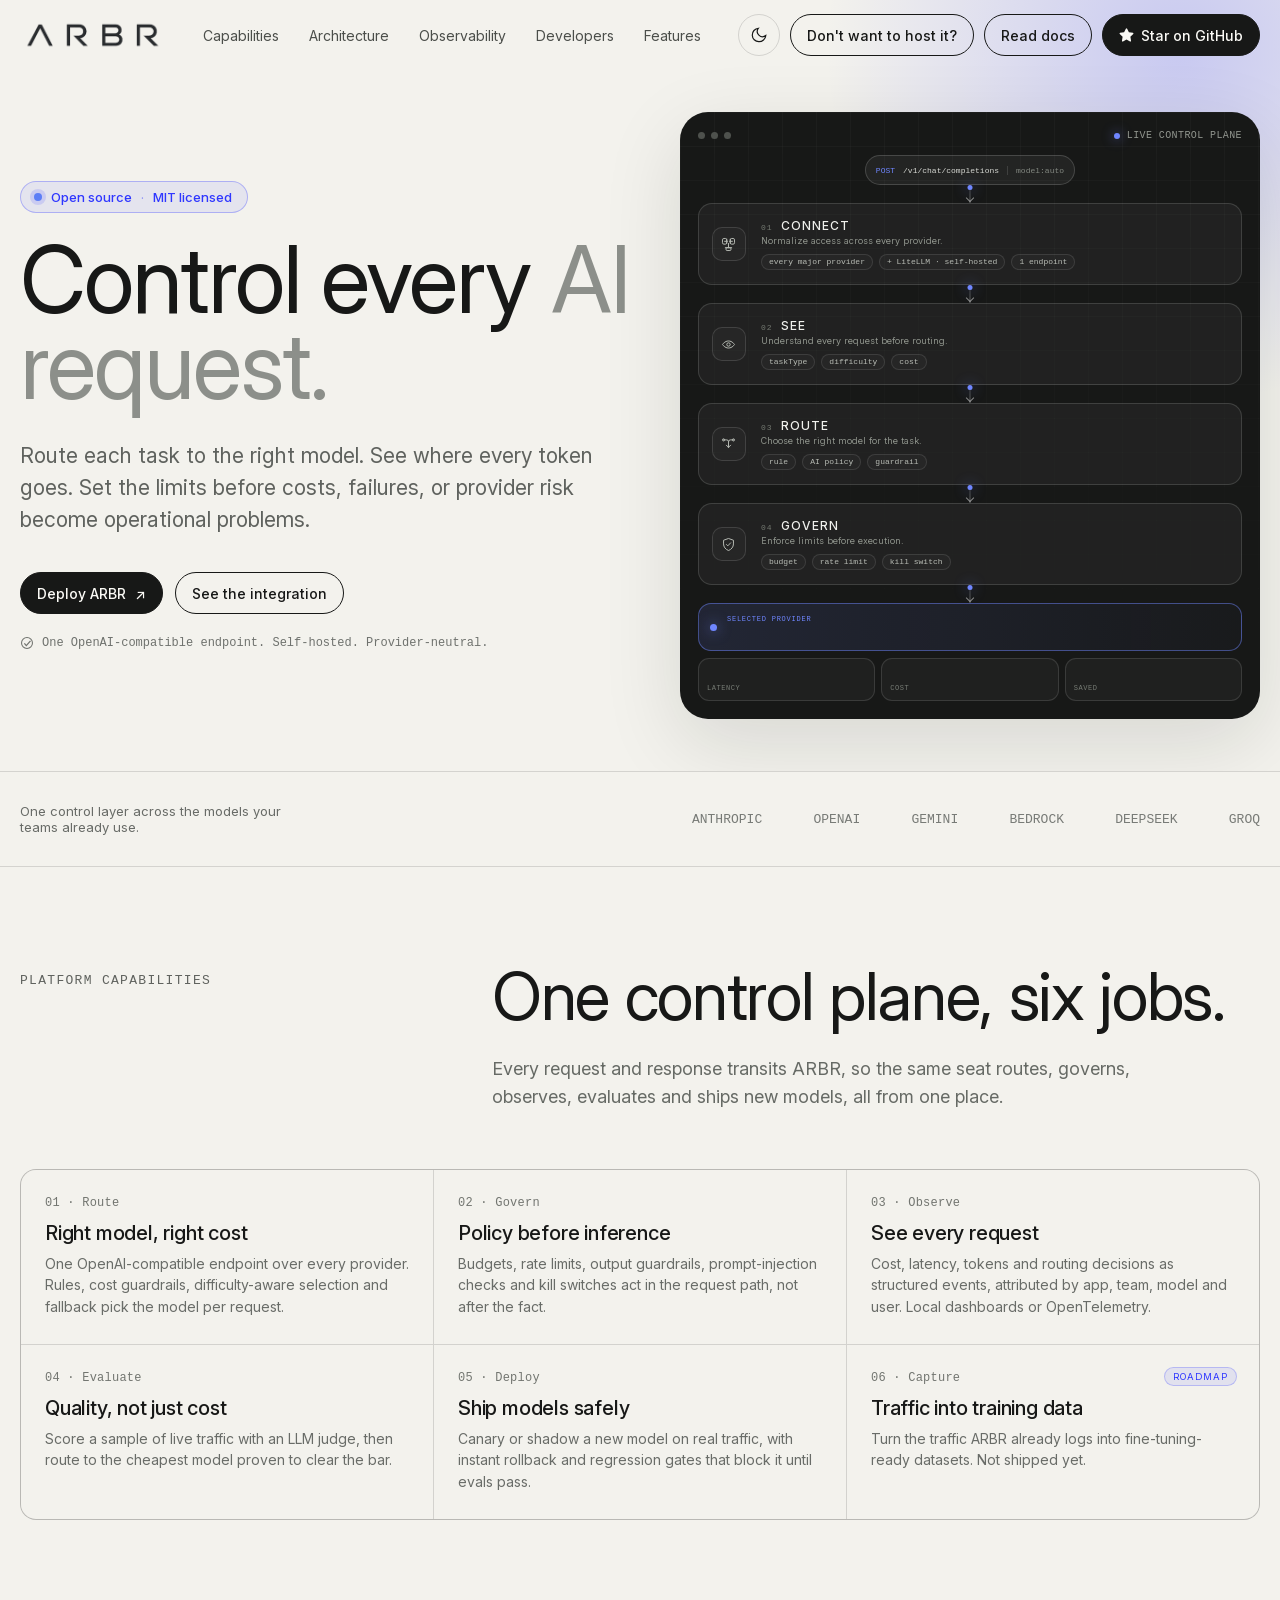
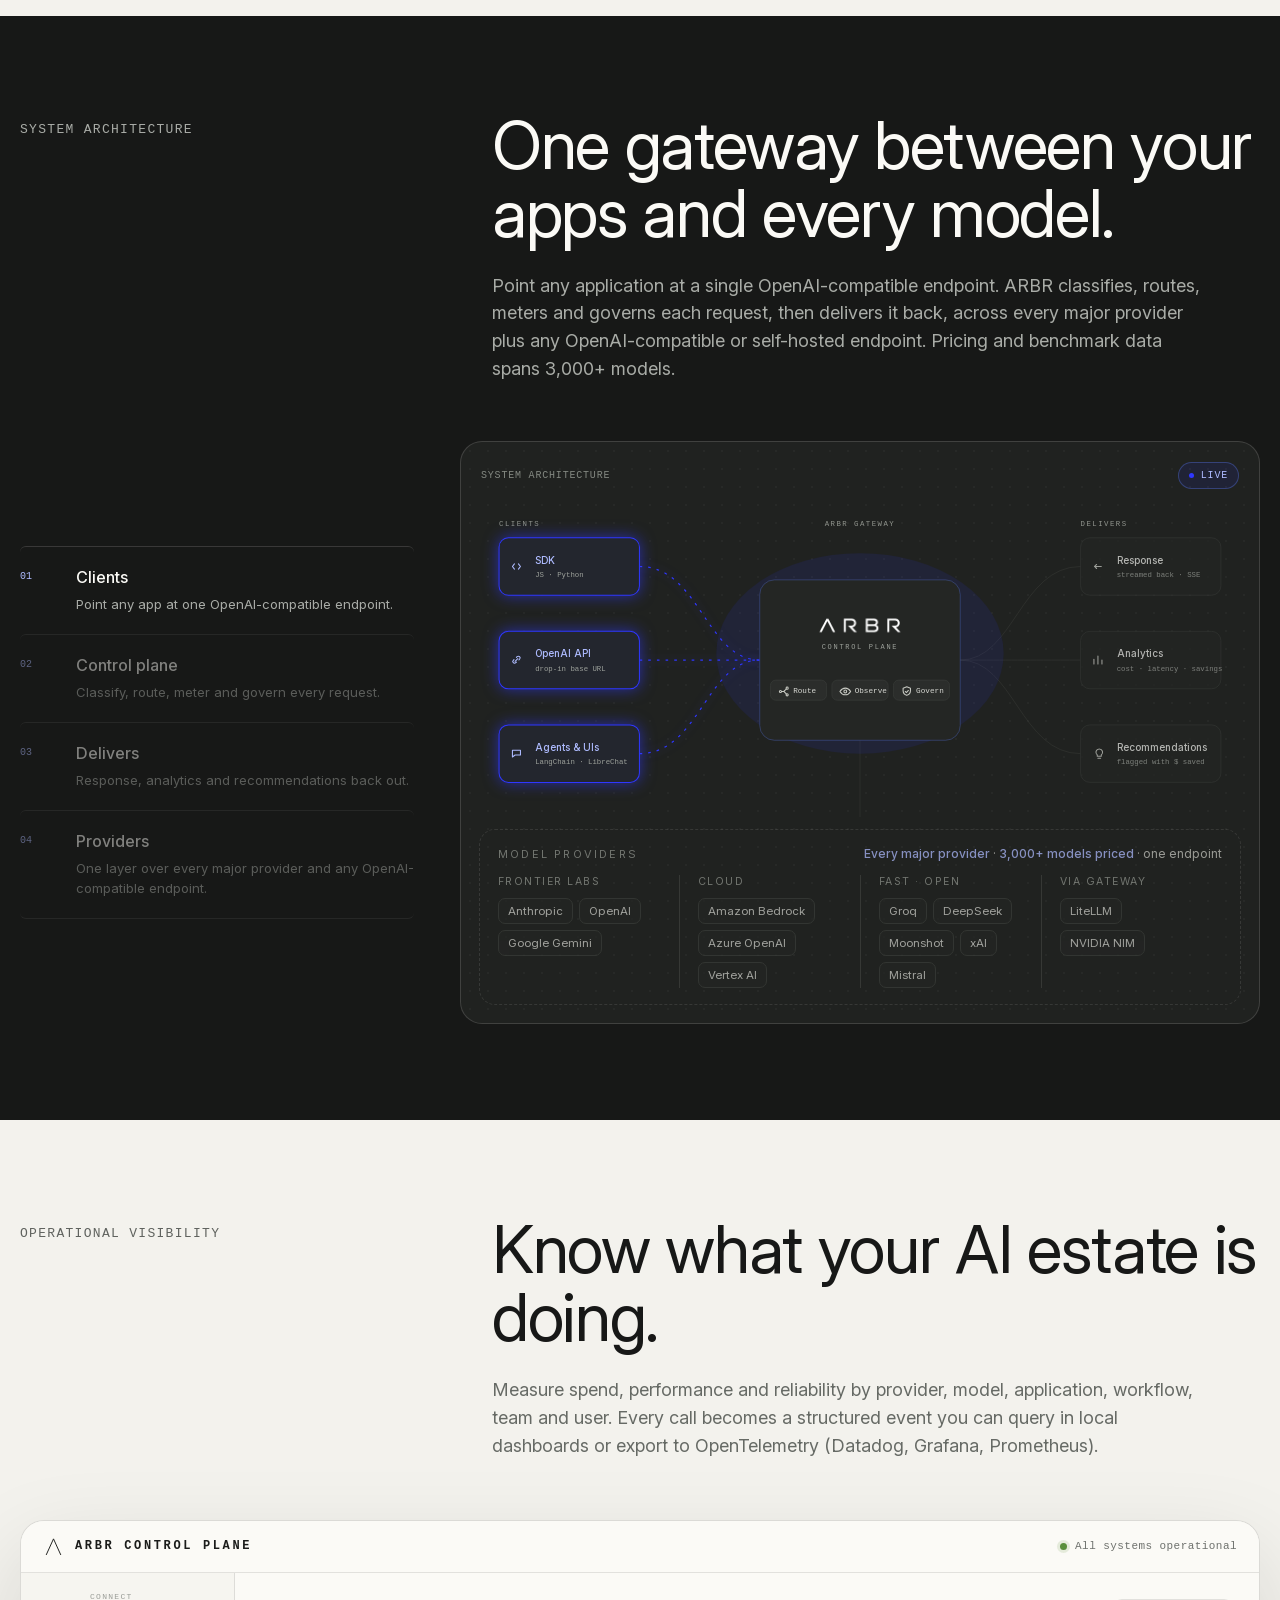
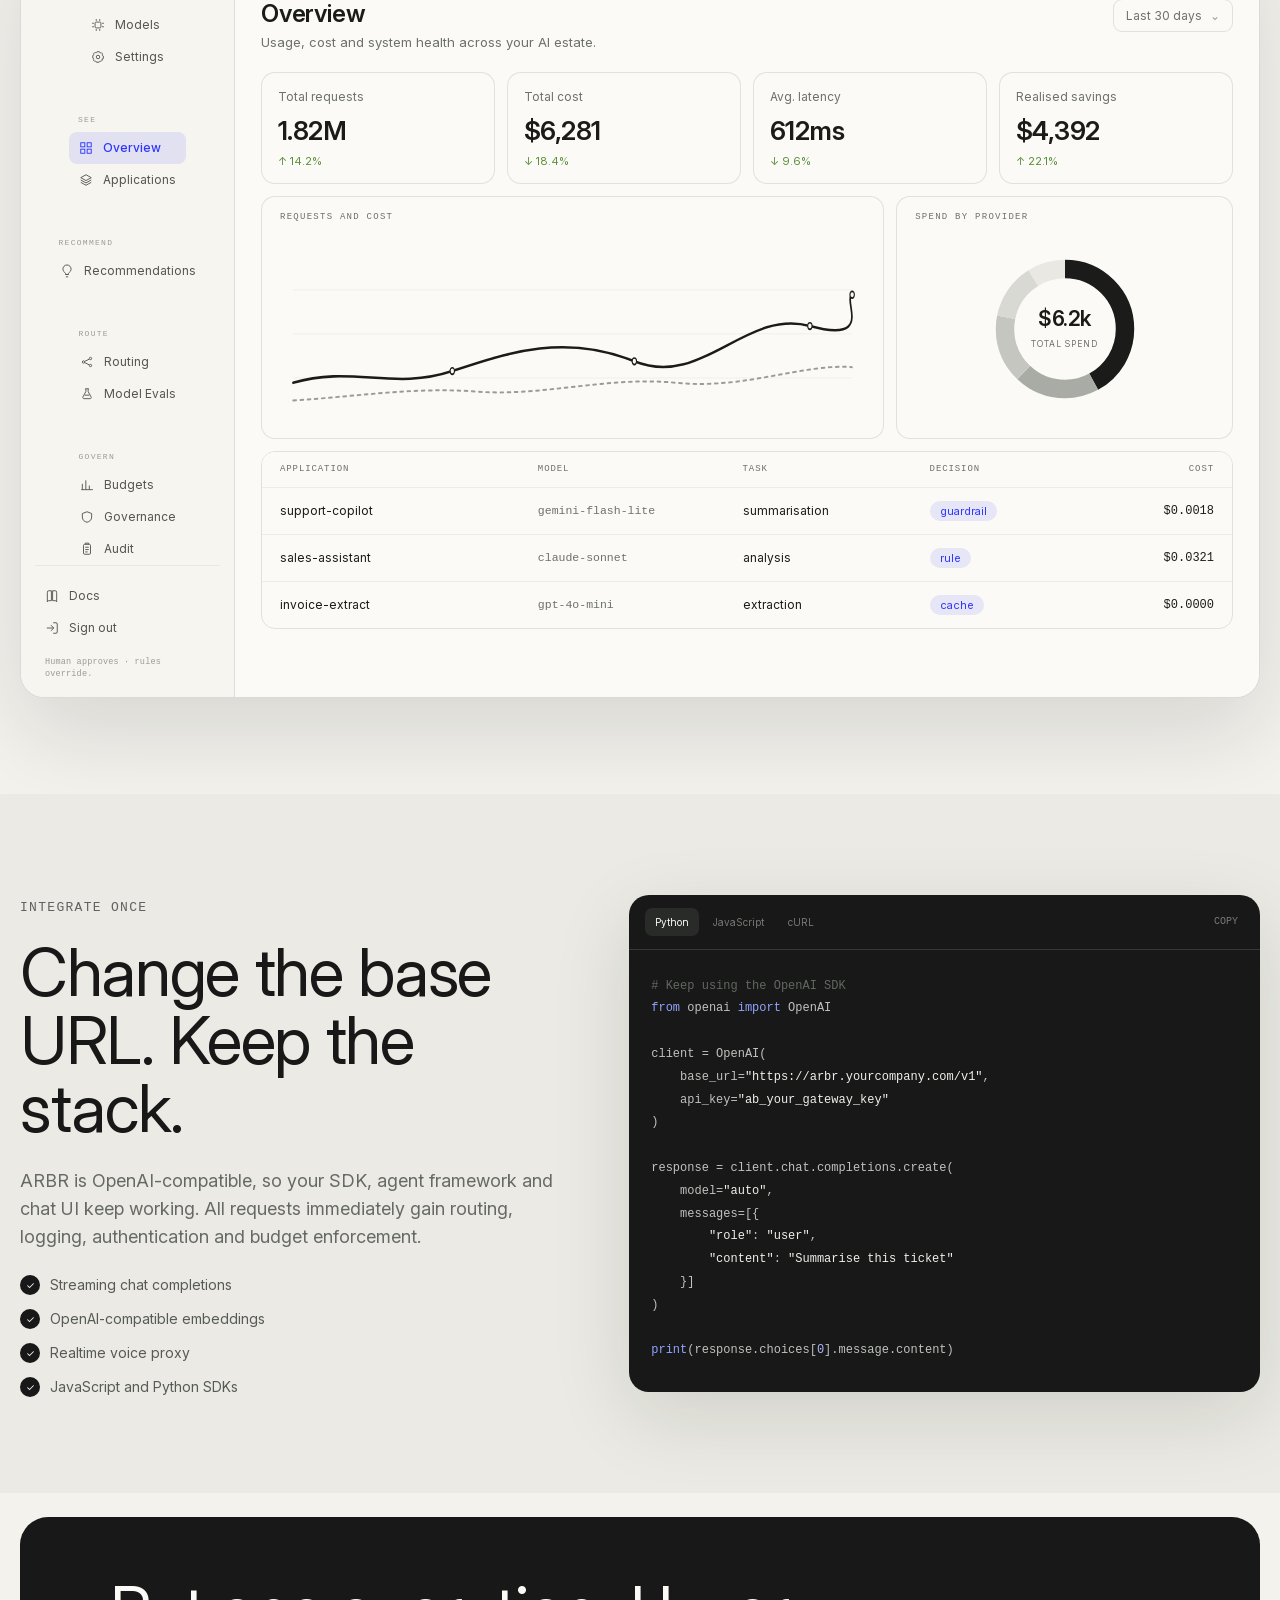
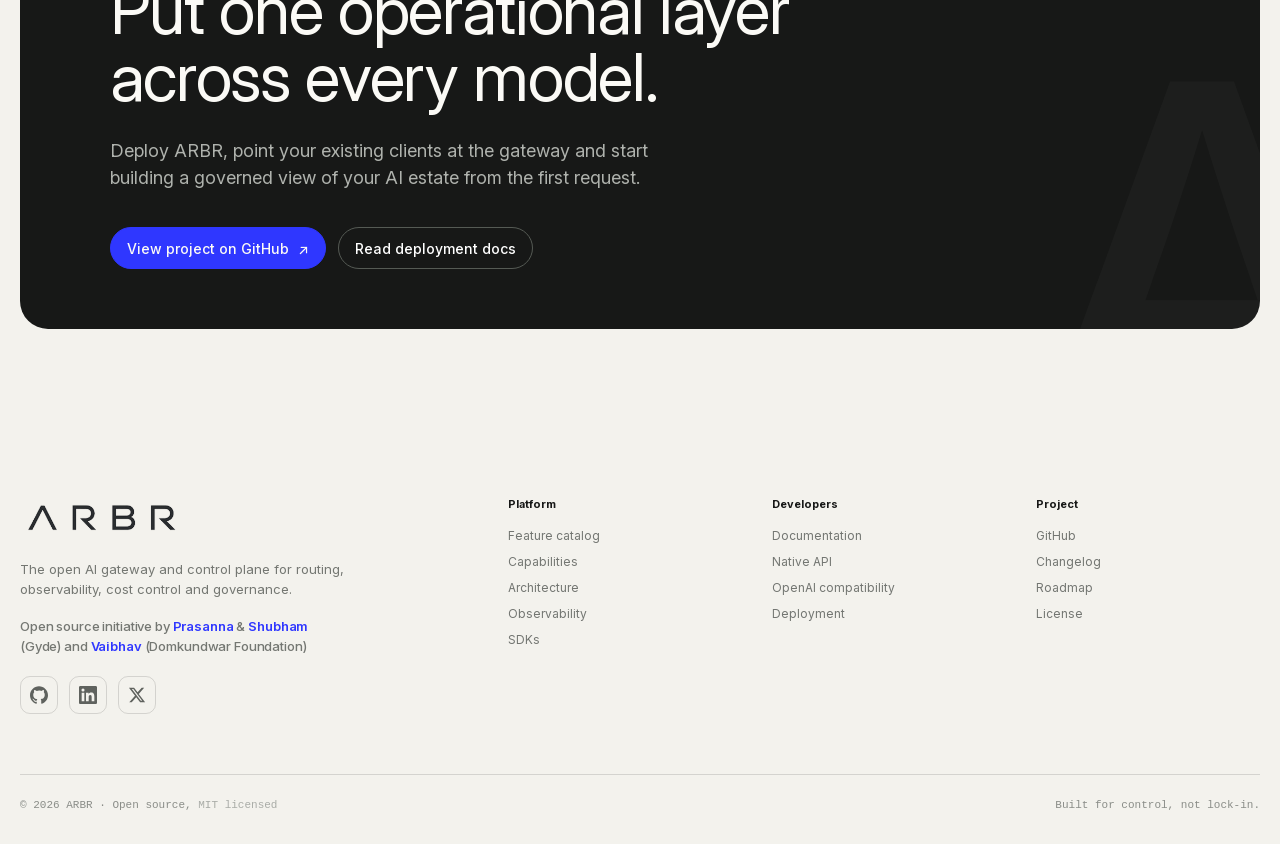
==== commit 673038dd: "Capitalize the brand: visible "Arbr" → "ARBR" All-caps ARBR wordmark across the site's visible copy " ====
--- a/index.html
+++ b/index.html
@@ -5,22 +5,22 @@
   <meta name="viewport" content="width=device-width, initial-scale=1.0" />
   <!-- Apply the saved theme before first paint so there is no flash of the wrong theme. -->
   <script>(function(){try{var t=localStorage.getItem('arbr-theme');if(t==='dark'||t==='light')document.documentElement.setAttribute('data-theme',t);}catch(e){}})();</script>
-  <meta name="description" content="Arbr is the open AI gateway and control plane for routing, observability, budgets and governance across every model provider." />
-  <title>Arbr — Control every AI request</title>
+  <meta name="description" content="ARBR is the open AI gateway and control plane for routing, observability, budgets and governance across every model provider." />
+  <title>ARBR — Control every AI request</title>
 
   <!-- Social share preview (Open Graph + Twitter). Absolute URLs are required:
        scrapers like WhatsApp and Slack do not resolve relative paths. -->
   <meta property="og:type" content="website" />
-  <meta property="og:site_name" content="Arbr" />
+  <meta property="og:site_name" content="ARBR" />
   <meta property="og:url" content="https://projectarbr.org/" />
-  <meta property="og:title" content="Arbr — Control every AI request" />
+  <meta property="og:title" content="ARBR — Control every AI request" />
   <meta property="og:description" content="The open AI gateway and control plane for routing, observability, budgets and governance across every model provider." />
   <meta property="og:image" content="https://projectarbr.org/assets/og-image.png" />
   <meta property="og:image:width" content="1200" />
   <meta property="og:image:height" content="630" />
-  <meta property="og:image:alt" content="Arbr — the open AI gateway and control plane" />
+  <meta property="og:image:alt" content="ARBR — the open AI gateway and control plane" />
   <meta name="twitter:card" content="summary_large_image" />
-  <meta name="twitter:title" content="Arbr — Control every AI request" />
+  <meta name="twitter:title" content="ARBR — Control every AI request" />
   <meta name="twitter:description" content="The open AI gateway and control plane for routing, observability, budgets and governance across every model provider." />
   <meta name="twitter:image" content="https://projectarbr.org/assets/og-image.png" />
 
@@ -1038,7 +1038,7 @@
   <header id="header">
     <div class="wrap">
       <nav>
-        <a href="#" class="brand" aria-label="Arbr home">
+        <a href="#" class="brand" aria-label="ARBR home">
           <img class="brand-logo" src="[data-uri]" alt="ARBR" />
         </a>
         <div class="nav-links">
@@ -1073,7 +1073,7 @@
           <h1>Control every <span class="thin">AI request.</span></h1>
           <p class="hero-copy">Route each task to the right model. See where every token goes. Set the limits before costs, failures, or provider risk become operational problems.</p>
           <div class="hero-actions">
-            <a class="btn btn-dark" href="https://github.com/project-arbr/arbr-control-plane">Deploy Arbr <span>↗</span></a>
+            <a class="btn btn-dark" href="https://github.com/project-arbr/arbr-control-plane">Deploy ARBR <span>↗</span></a>
             <a class="btn btn-light" href="#integrate">See the integration</a>
           </div>
           <div class="hero-note mono">
@@ -1082,7 +1082,7 @@
           </div>
         </div>
 
-        <div class="arbr-flow" aria-label="Arbr request pipeline preview">
+        <div class="arbr-flow" aria-label="ARBR request pipeline preview">
           <div class="af-topbar">
             <div class="af-dots" aria-hidden="true"><span></span><span></span><span></span></div>
             <div class="af-live"><span aria-hidden="true"></span>LIVE CONTROL PLANE</div>
@@ -1181,7 +1181,7 @@
           <div class="kicker">Platform capabilities</div>
           <div>
             <h2>One control plane, six jobs.</h2>
-            <p class="section-intro">Every request and response transits Arbr, so the same seat routes, governs, observes, evaluates and ships new models, all from one place.</p>
+            <p class="section-intro">Every request and response transits ARBR, so the same seat routes, governs, observes, evaluates and ships new models, all from one place.</p>
           </div>
         </div>
         <div class="caps reveal">
@@ -1190,7 +1190,7 @@
           <article class="cap"><span class="cap-n mono">03 · Observe</span><h3>See every request</h3><p>Cost, latency, tokens and routing decisions as structured events, attributed by app, team, model and user. Local dashboards or OpenTelemetry.</p></article>
           <article class="cap"><span class="cap-n mono">04 · Evaluate</span><h3>Quality, not just cost</h3><p>Score a sample of live traffic with an LLM judge, then route to the cheapest model proven to clear the bar.</p></article>
           <article class="cap"><span class="cap-n mono">05 · Deploy</span><h3>Ship models safely</h3><p>Canary or shadow a new model on real traffic, with instant rollback and regression gates that block it until evals pass.</p></article>
-          <article class="cap"><span class="cap-tag">Roadmap</span><span class="cap-n mono">06 · Capture</span><h3>Traffic into training data</h3><p>Turn the traffic Arbr already logs into fine-tuning-ready datasets. Not shipped yet.</p></article>
+          <article class="cap"><span class="cap-tag">Roadmap</span><span class="cap-n mono">06 · Capture</span><h3>Traffic into training data</h3><p>Turn the traffic ARBR already logs into fine-tuning-ready datasets. Not shipped yet.</p></article>
         </div>
       </div>
     </section>
@@ -1201,7 +1201,7 @@
       <div class="kicker">System architecture</div>
       <div>
         <h2>One gateway between your apps and every model.</h2>
-        <p class="section-intro">Point any application at a single OpenAI-compatible endpoint. Arbr classifies, routes, meters and governs each request, then delivers it back, across every major provider plus any OpenAI-compatible or self-hosted endpoint. Pricing and benchmark data spans 3,000+ models.</p>
+        <p class="section-intro">Point any application at a single OpenAI-compatible endpoint. ARBR classifies, routes, meters and governs each request, then delivers it back, across every major provider plus any OpenAI-compatible or self-hosted endpoint. Pricing and benchmark data spans 3,000+ models.</p>
       </div>
     </div>
 
@@ -1234,7 +1234,7 @@
             <p class="section-intro">Measure spend, performance and reliability by provider, model, application, workflow, team and user. Every call becomes a structured event you can query in local dashboards or export to OpenTelemetry (Datadog, Grafana, Prometheus).</p>
           </div>
         </div>
-        <div class="estate-dashboard reveal" aria-label="Arbr observability dashboard preview">
+        <div class="estate-dashboard reveal" aria-label="ARBR observability dashboard preview">
           <div class="ed-topbar">
             <div class="ed-brand"><svg class="ed-mark" viewBox="0 0 40 44"><path d="M5 39 L20 6 L35 39"/></svg><span class="ed-brand-name">ARBR CONTROL PLANE</span></div>
             <div class="ed-status"><i></i>All systems operational</div>
@@ -1271,7 +1271,7 @@
         <div class="reveal">
           <div class="kicker">Integrate once</div>
           <h2 style="margin-top:24px">Change the base URL. Keep the stack.</h2>
-          <p class="section-intro">Arbr is OpenAI-compatible, so your SDK, agent framework and chat UI keep working. All requests immediately gain routing, logging, authentication and budget enforcement.</p>
+          <p class="section-intro">ARBR is OpenAI-compatible, so your SDK, agent framework and chat UI keep working. All requests immediately gain routing, logging, authentication and budget enforcement.</p>
           <div class="checks">
             <div class="check"><span>✓</span>Streaming chat completions</div>
             <div class="check"><span>✓</span>OpenAI-compatible embeddings</div>
@@ -1330,7 +1330,7 @@
       <div class="wrap">
         <div class="cta-card reveal">
           <h2>Put one operational layer across every model.</h2>
-          <p>Deploy Arbr, point your existing clients at the gateway and start building a governed view of your AI estate from the first request.</p>
+          <p>Deploy ARBR, point your existing clients at the gateway and start building a governed view of your AI estate from the first request.</p>
           <div class="hero-actions"><a class="btn btn-signal" href="https://github.com/project-arbr/arbr-control-plane">View project on GitHub <span>↗</span></a><a class="btn" style="border-color:#555a54;color:#fff" href="/docs/deployment/">Read deployment docs</a></div>
         </div>
       </div>
@@ -1341,17 +1341,17 @@
     <div class="wrap">
       <div class="footer-top">
         <div class="footer-brand">
-          <a href="#" class="brand" aria-label="Arbr home"><img class="brand-logo" src="[data-uri]" alt="ARBR" /></a>
+          <a href="#" class="brand" aria-label="ARBR home"><img class="brand-logo" src="[data-uri]" alt="ARBR" /></a>
           <p>The open AI gateway and control plane for routing, observability, cost control and governance.</p>
           <p class="footer-initiative">Open source initiative by <a href="https://www.linkedin.com/in/prasannavaidya/" target="_blank" rel="noopener">Prasanna</a> &amp; <a href="https://www.linkedin.com/in/getshubhamd/" target="_blank" rel="noopener">Shubham</a> (Gyde) and <a href="https://www.linkedin.com/in/better/" target="_blank" rel="noopener">Vaibhav</a> (Domkundwar Foundation)</p>
           <div class="footer-social">
-            <a href="https://github.com/project-arbr/arbr-control-plane" target="_blank" rel="noopener" aria-label="Arbr on GitHub">
+            <a href="https://github.com/project-arbr/arbr-control-plane" target="_blank" rel="noopener" aria-label="ARBR on GitHub">
               <svg viewBox="0 0 24 24" fill="currentColor" aria-hidden="true"><path d="M12 .297c-6.63 0-12 5.373-12 12 0 5.303 3.438 9.8 8.205 11.385.6.113.82-.258.82-.577 0-.285-.01-1.04-.015-2.04-3.338.724-4.042-1.61-4.042-1.61C4.422 18.07 3.633 17.7 3.633 17.7c-1.087-.744.084-.729.084-.729 1.205.084 1.838 1.236 1.838 1.236 1.07 1.835 2.809 1.305 3.495.998.108-.776.417-1.305.76-1.605-2.665-.305-5.467-1.334-5.467-5.931 0-1.311.469-2.381 1.236-3.221-.124-.303-.535-1.524.117-3.176 0 0 1.008-.322 3.301 1.23a11.5 11.5 0 0 1 3.003-.404c1.02.005 2.047.138 3.006.404 2.291-1.552 3.297-1.23 3.297-1.23.653 1.653.242 2.874.118 3.176.77.84 1.235 1.91 1.235 3.221 0 4.609-2.807 5.624-5.479 5.921.43.372.823 1.102.823 2.222 0 1.606-.014 2.898-.014 3.293 0 .322.216.694.825.576C20.565 22.092 24 17.592 24 12.297c0-6.627-5.373-12-12-12"/></svg>
             </a>
-            <a href="https://www.linkedin.com/company/project-arbr/" target="_blank" rel="noopener" aria-label="Arbr on LinkedIn">
+            <a href="https://www.linkedin.com/company/project-arbr/" target="_blank" rel="noopener" aria-label="ARBR on LinkedIn">
               <svg viewBox="0 0 24 24" fill="currentColor" aria-hidden="true"><path d="M20.447 20.452h-3.554v-5.569c0-1.328-.027-3.037-1.852-3.037-1.853 0-2.136 1.445-2.136 2.939v5.667H9.351V9h3.414v1.561h.046c.477-.9 1.637-1.85 3.37-1.85 3.601 0 4.267 2.37 4.267 5.455v6.286zM5.337 7.433a2.062 2.062 0 0 1-2.063-2.065 2.064 2.064 0 1 1 2.063 2.065zm1.782 13.019H3.555V9h3.564v11.452zM22.225 0H1.771C.792 0 0 .774 0 1.729v20.542C0 23.227.792 24 1.771 24h20.451C23.2 24 24 23.227 24 22.271V1.729C24 .774 23.2 0 22.225 0z"/></svg>
             </a>
-            <a href="https://x.com/projectarbr" target="_blank" rel="noopener" aria-label="Arbr on X">
+            <a href="https://x.com/projectarbr" target="_blank" rel="noopener" aria-label="ARBR on X">
               <svg viewBox="0 0 24 24" fill="currentColor" aria-hidden="true"><path d="M18.244 2.25h3.308l-7.227 8.26 8.502 11.24H16.17l-5.214-6.817L4.99 21.75H1.68l7.73-8.835L1.254 2.25H8.08l4.713 6.231zm-1.161 17.52h1.833L7.084 4.126H5.117z"/></svg>
             </a>
           </div>
@@ -1360,7 +1360,7 @@
         <div class="footer-col"><strong>Developers</strong><a href="/docs/">Documentation</a><a href="/docs/gateway/">Native API</a><a href="/docs/gateway/#openai-compat">OpenAI compatibility</a><a href="/docs/deployment/">Deployment</a></div>
         <div class="footer-col"><strong>Project</strong><a href="https://github.com/project-arbr/arbr-control-plane">GitHub</a><a href="https://github.com/project-arbr/arbr-control-plane/blob/main/CHANGELOG.md">Changelog</a><a href="https://github.com/project-arbr/arbr-control-plane/blob/main/ROADMAP.md">Roadmap</a><a href="https://github.com/project-arbr/arbr-control-plane/blob/main/LICENSE">License</a></div>
       </div>
-      <div class="footer-bottom mono"><span>© 2026 Arbr · Open source, <a href="https://github.com/project-arbr/arbr-control-plane/blob/main/LICENSE">MIT licensed</a></span><span>Built for control, not lock-in.</span></div>
+      <div class="footer-bottom mono"><span>© 2026 ARBR · Open source, <a href="https://github.com/project-arbr/arbr-control-plane/blob/main/LICENSE">MIT licensed</a></span><span>Built for control, not lock-in.</span></div>
     </div>
   </footer>
 
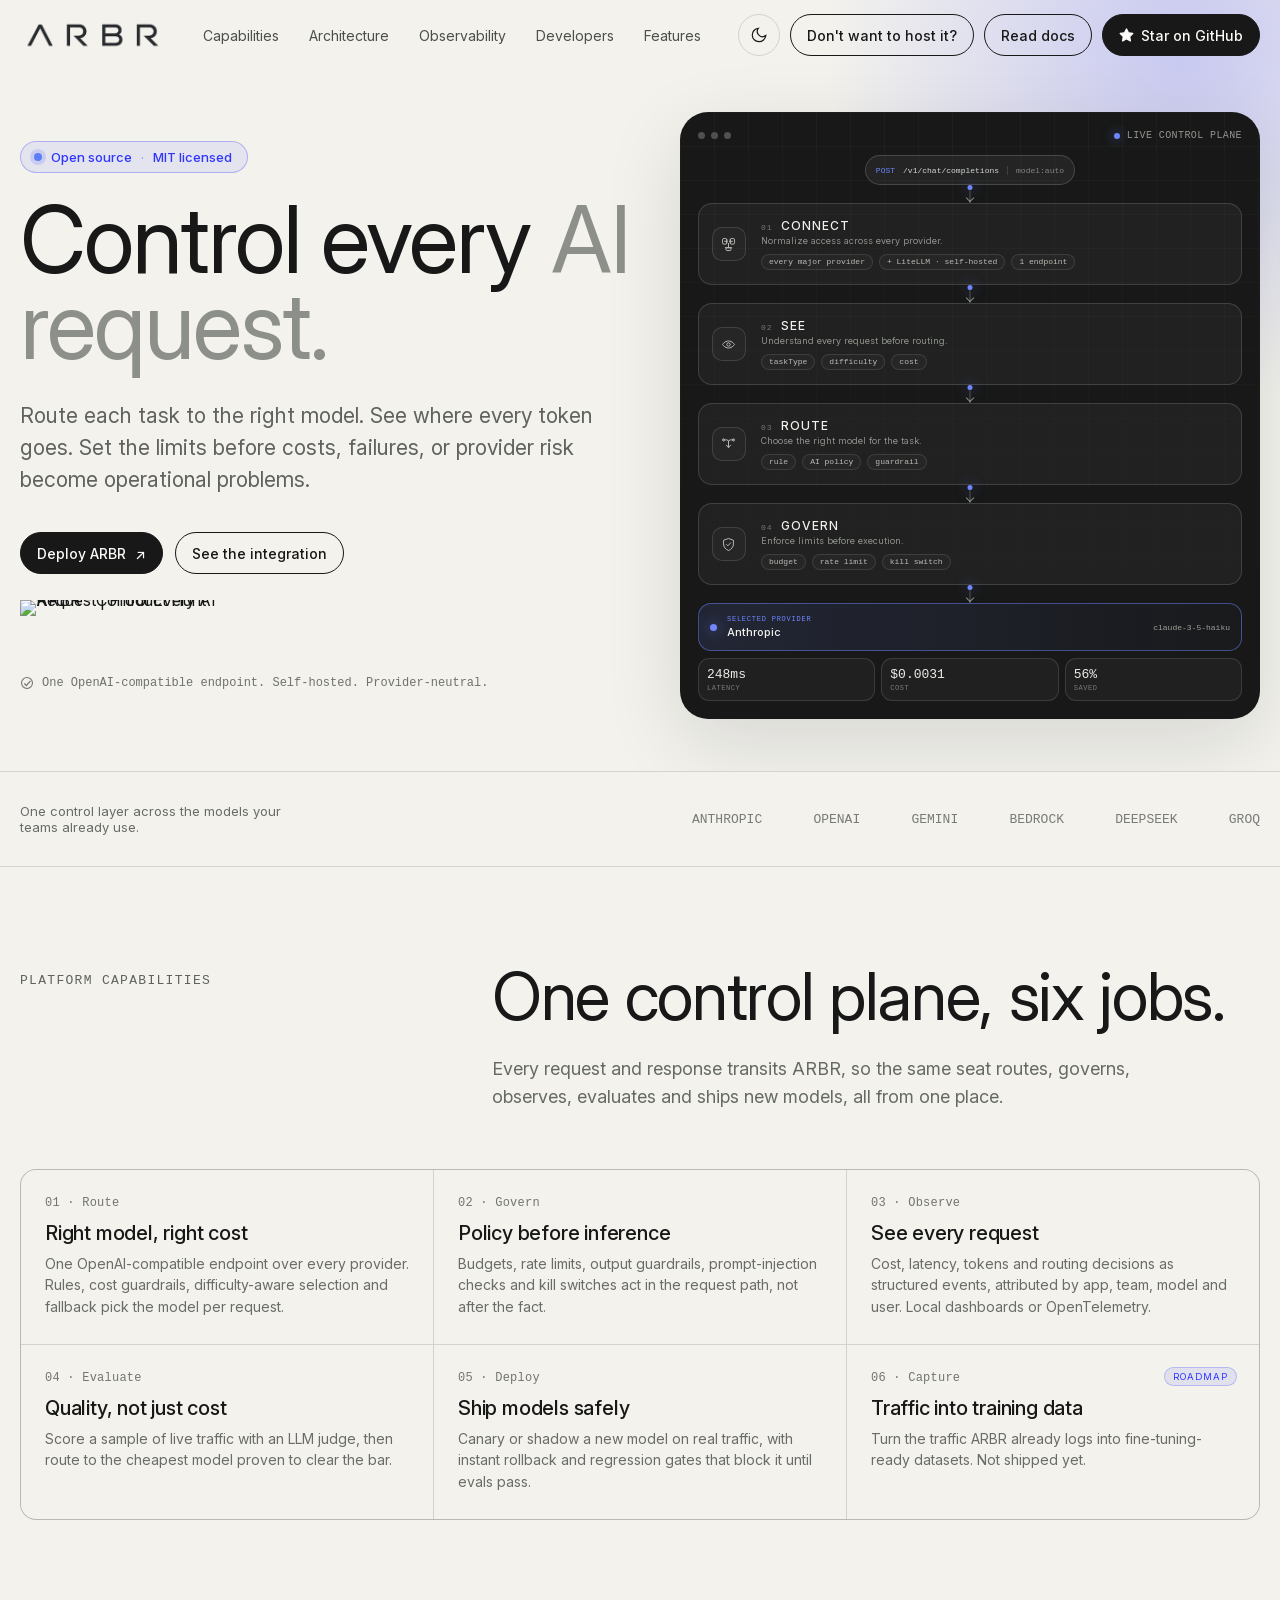
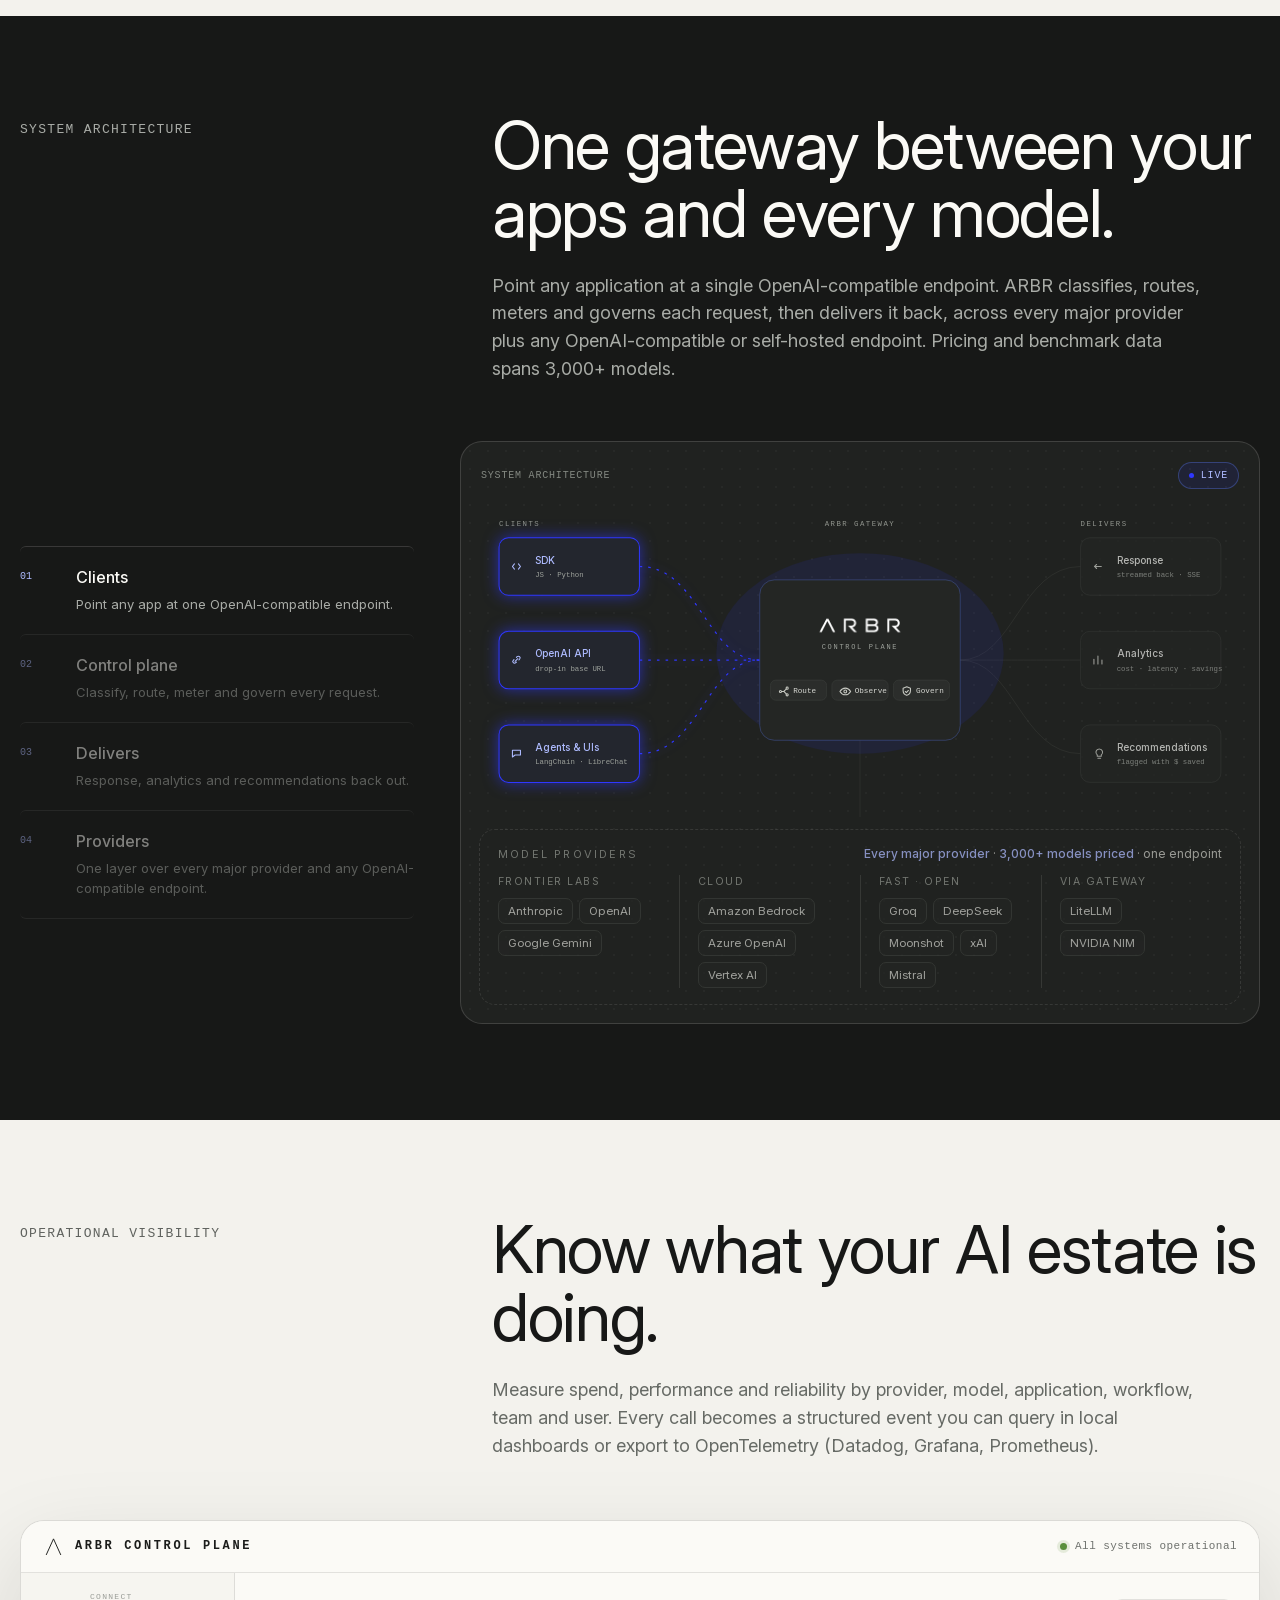
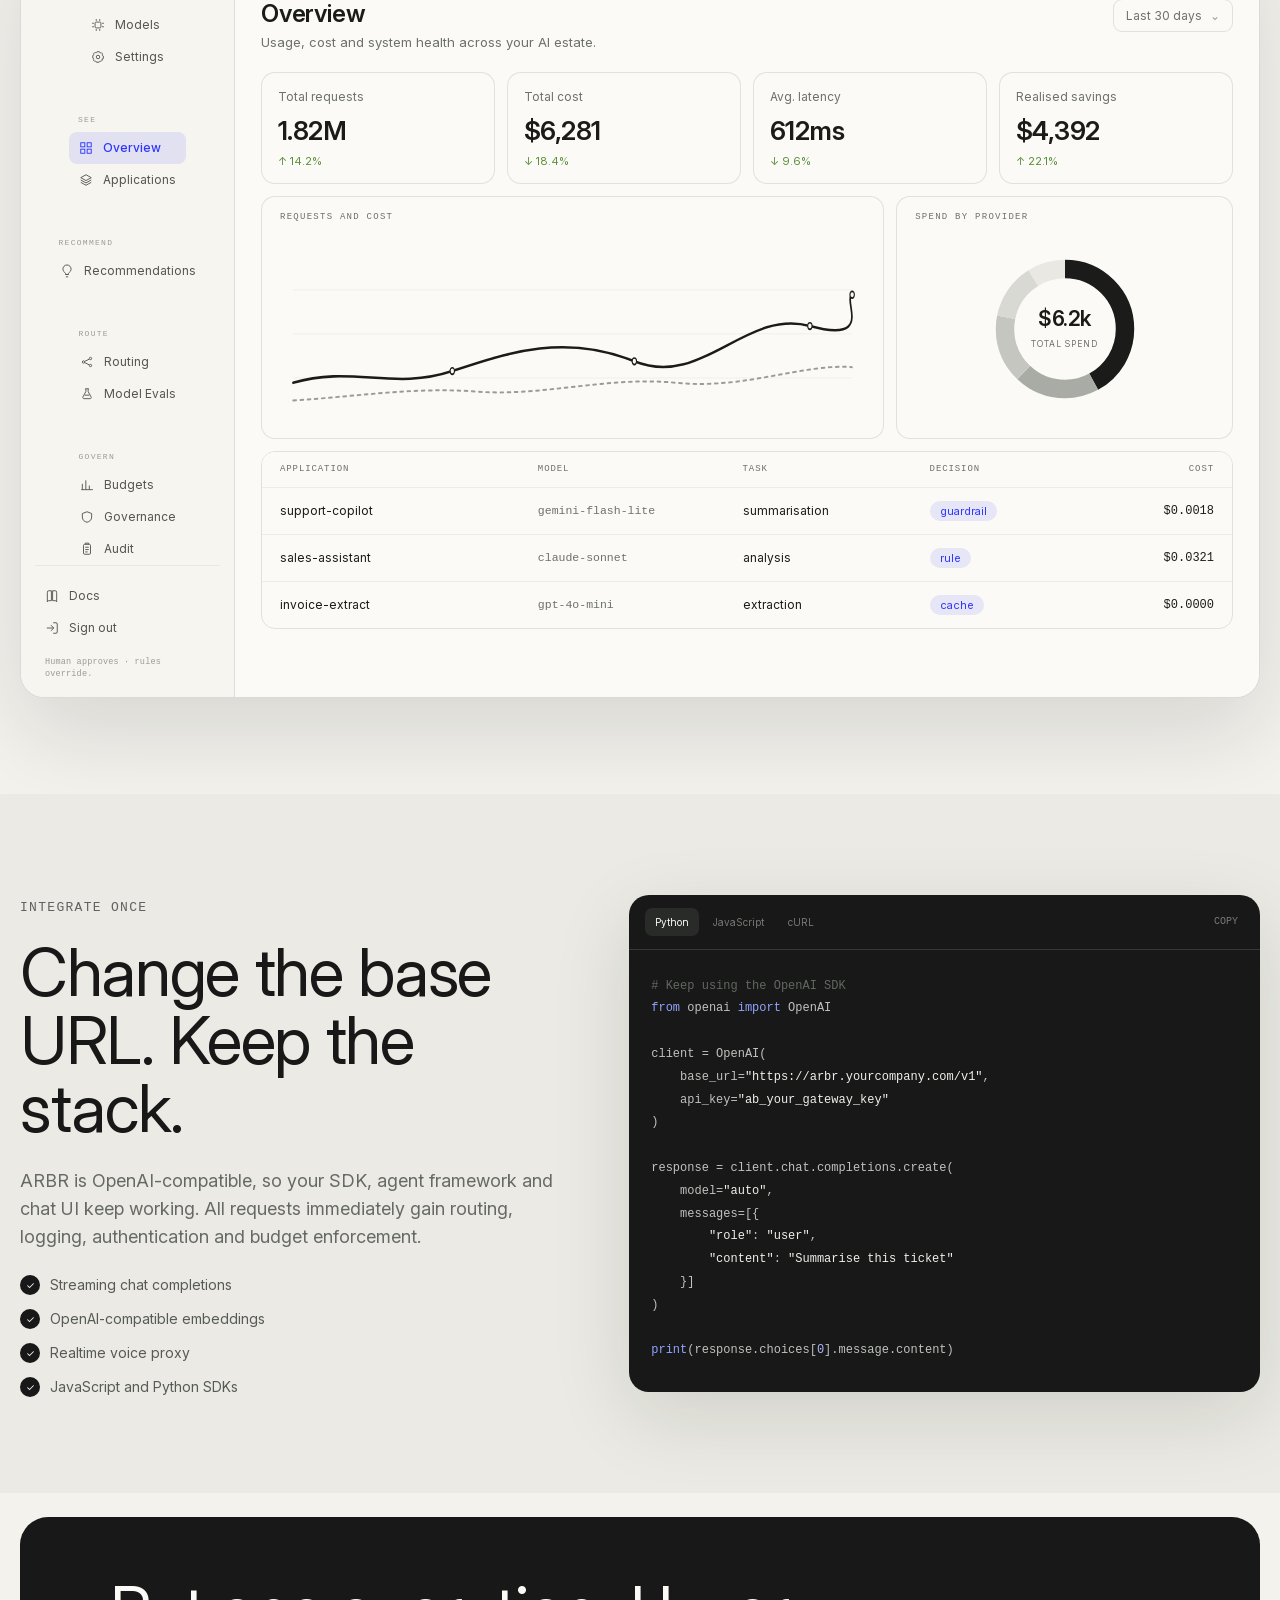
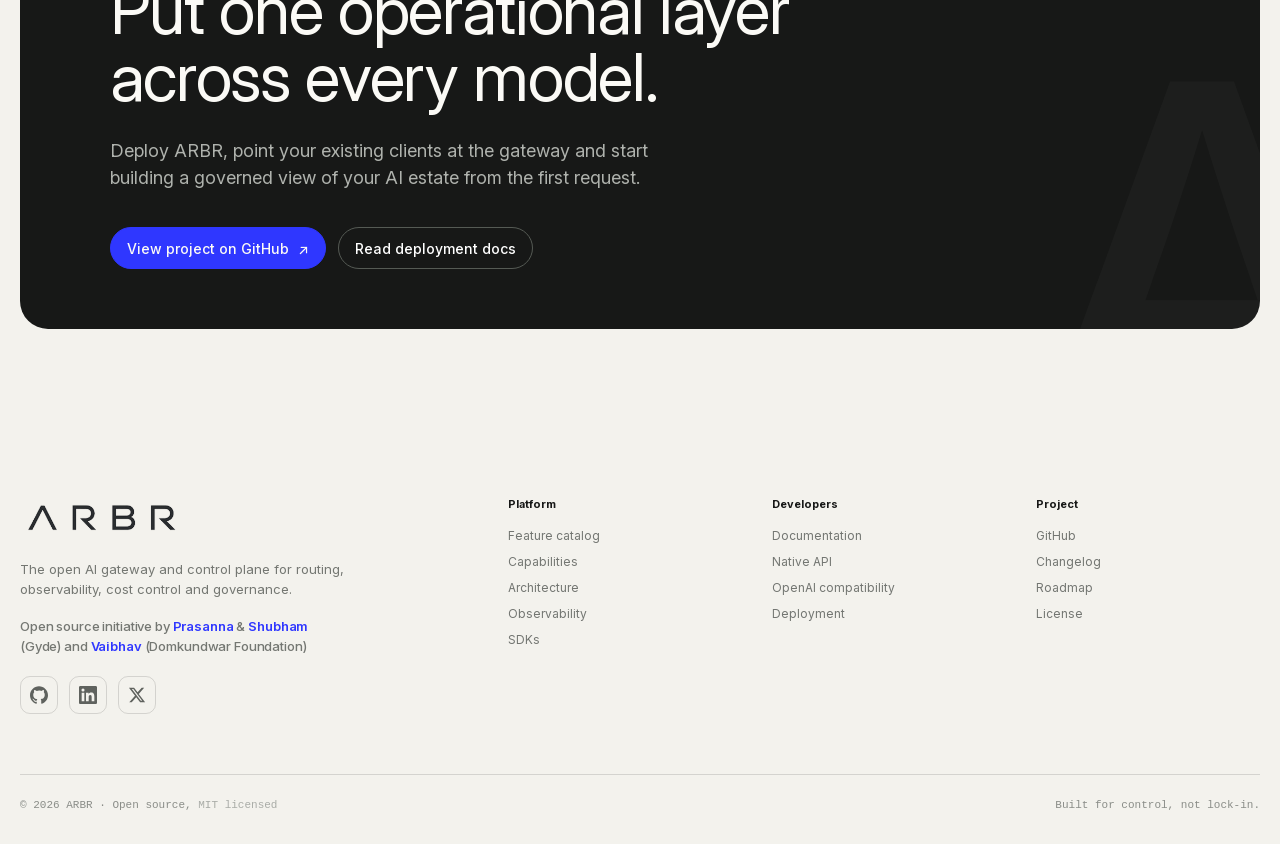
==== commit 70d45b1c: "Hero: add Product Hunt launch badge Ships both PH badge variants (light / dark card) and swaps them " ====
--- a/index.html
+++ b/index.html
@@ -118,6 +118,8 @@
       :root:not([data-theme="light"]) .security-row .icon { background: rgba(255,255,255,.08); }
       /* The wordmark is a monochrome raster logo; invert it to read light on dark. */
       :root:not([data-theme="light"]) .brand-logo { filter: brightness(0) invert(1); }
+      :root:not([data-theme="light"]) .ph-badge .ph-light { display: none; }
+      :root:not([data-theme="light"]) .ph-badge .ph-dark { display: block; }
       /* Signal blue is a good button surface but too dark as text on a dark page;
          lift signal-coloured text/links to the lighter periwinkle. */
       :root:not([data-theme="light"]) .oss-badge { color: var(--signal-light); border-color: rgba(var(--signal-rgb),.5); background: rgba(var(--signal-rgb),.13); }
@@ -156,6 +158,8 @@
     :root[data-theme="dark"] .security-copy p { color: #c6c7c0; }
     :root[data-theme="dark"] .security-row .icon { background: rgba(255,255,255,.08); }
     :root[data-theme="dark"] .brand-logo { filter: brightness(0) invert(1); }
+    :root[data-theme="dark"] .ph-badge .ph-light { display: none; }
+    :root[data-theme="dark"] .ph-badge .ph-dark { display: block; }
     :root[data-theme="dark"] .oss-badge { color: var(--signal-light); border-color: rgba(var(--signal-rgb),.5); background: rgba(var(--signal-rgb),.13); }
     :root[data-theme="dark"] .footer-initiative a { color: var(--signal-light); }
     :root[data-theme="dark"] .nav-links a:hover,
@@ -310,6 +314,14 @@
     .hero-actions { display: flex; flex-wrap: wrap; gap: 12px; margin-top: 36px; }
     .hero-note { display: flex; align-items: center; gap: 8px; margin-top: 22px; color: #6f726e; font-size: 12px; }
     .hero-note svg { width: 14px; }
+
+    /* Product Hunt launch badge. Product Hunt renders the badge as two fixed-palette
+       SVGs (white card / #221D21 card), so we ship both and let CSS pick — same
+       three-state rule as the rest of the page: light by default, dark when the OS
+       prefers it (unless the visitor forced light) or when the toggle says dark. */
+    .ph-badge { display: inline-block; margin-top: 26px; line-height: 0; }
+    .ph-badge img { display: block; width: 250px; height: 54px; }
+    .ph-badge .ph-dark { display: none; }
 
     /* Hero architecture flow */
     .arbr-flow {
@@ -1076,6 +1088,10 @@
             <a class="btn btn-dark" href="https://github.com/project-arbr/arbr-control-plane">Deploy ARBR <span>↗</span></a>
             <a class="btn btn-light" href="#integrate">See the integration</a>
           </div>
+          <a class="ph-badge" href="https://www.producthunt.com/products/arbr?embed=true&amp;utm_source=badge-featured&amp;utm_medium=badge&amp;utm_campaign=badge-arbr" target="_blank" rel="noopener noreferrer">
+            <img class="ph-light" width="250" height="54" src="https://api.producthunt.com/widgets/embed-image/v1/featured.svg?post_id=1231840&amp;theme=light" alt="ARBR - Control Every AI Request | Product Hunt">
+            <img class="ph-dark" width="250" height="54" src="https://api.producthunt.com/widgets/embed-image/v1/featured.svg?post_id=1231840&amp;theme=dark" alt="ARBR - Control Every AI Request | Product Hunt">
+          </a>
           <div class="hero-note mono">
             <svg viewBox="0 0 16 16" fill="none"><path d="M5 8.5 7.2 11 12 5.5" stroke="currentColor" stroke-width="1.4"/><circle cx="8" cy="8" r="6.25" stroke="currentColor" stroke-width="1.2"/></svg>
             One OpenAI-compatible endpoint. Self-hosted. Provider-neutral.
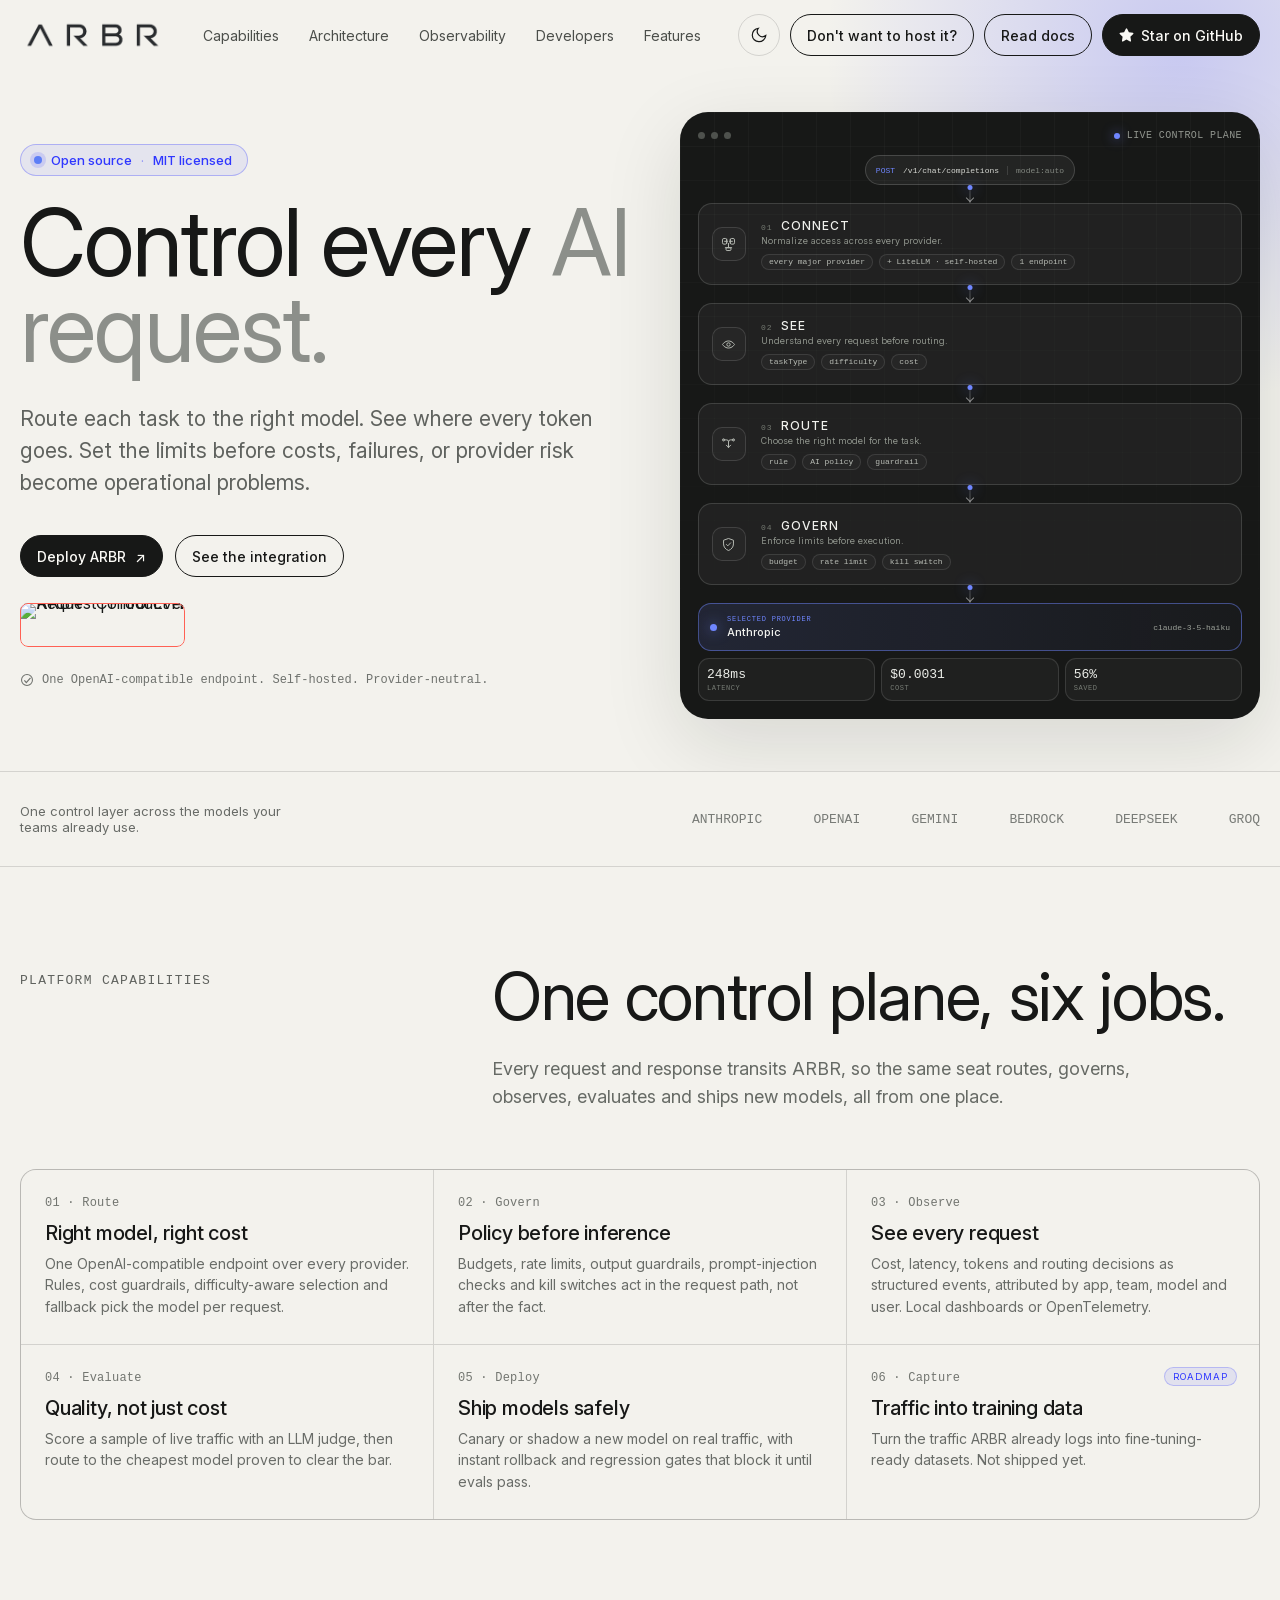
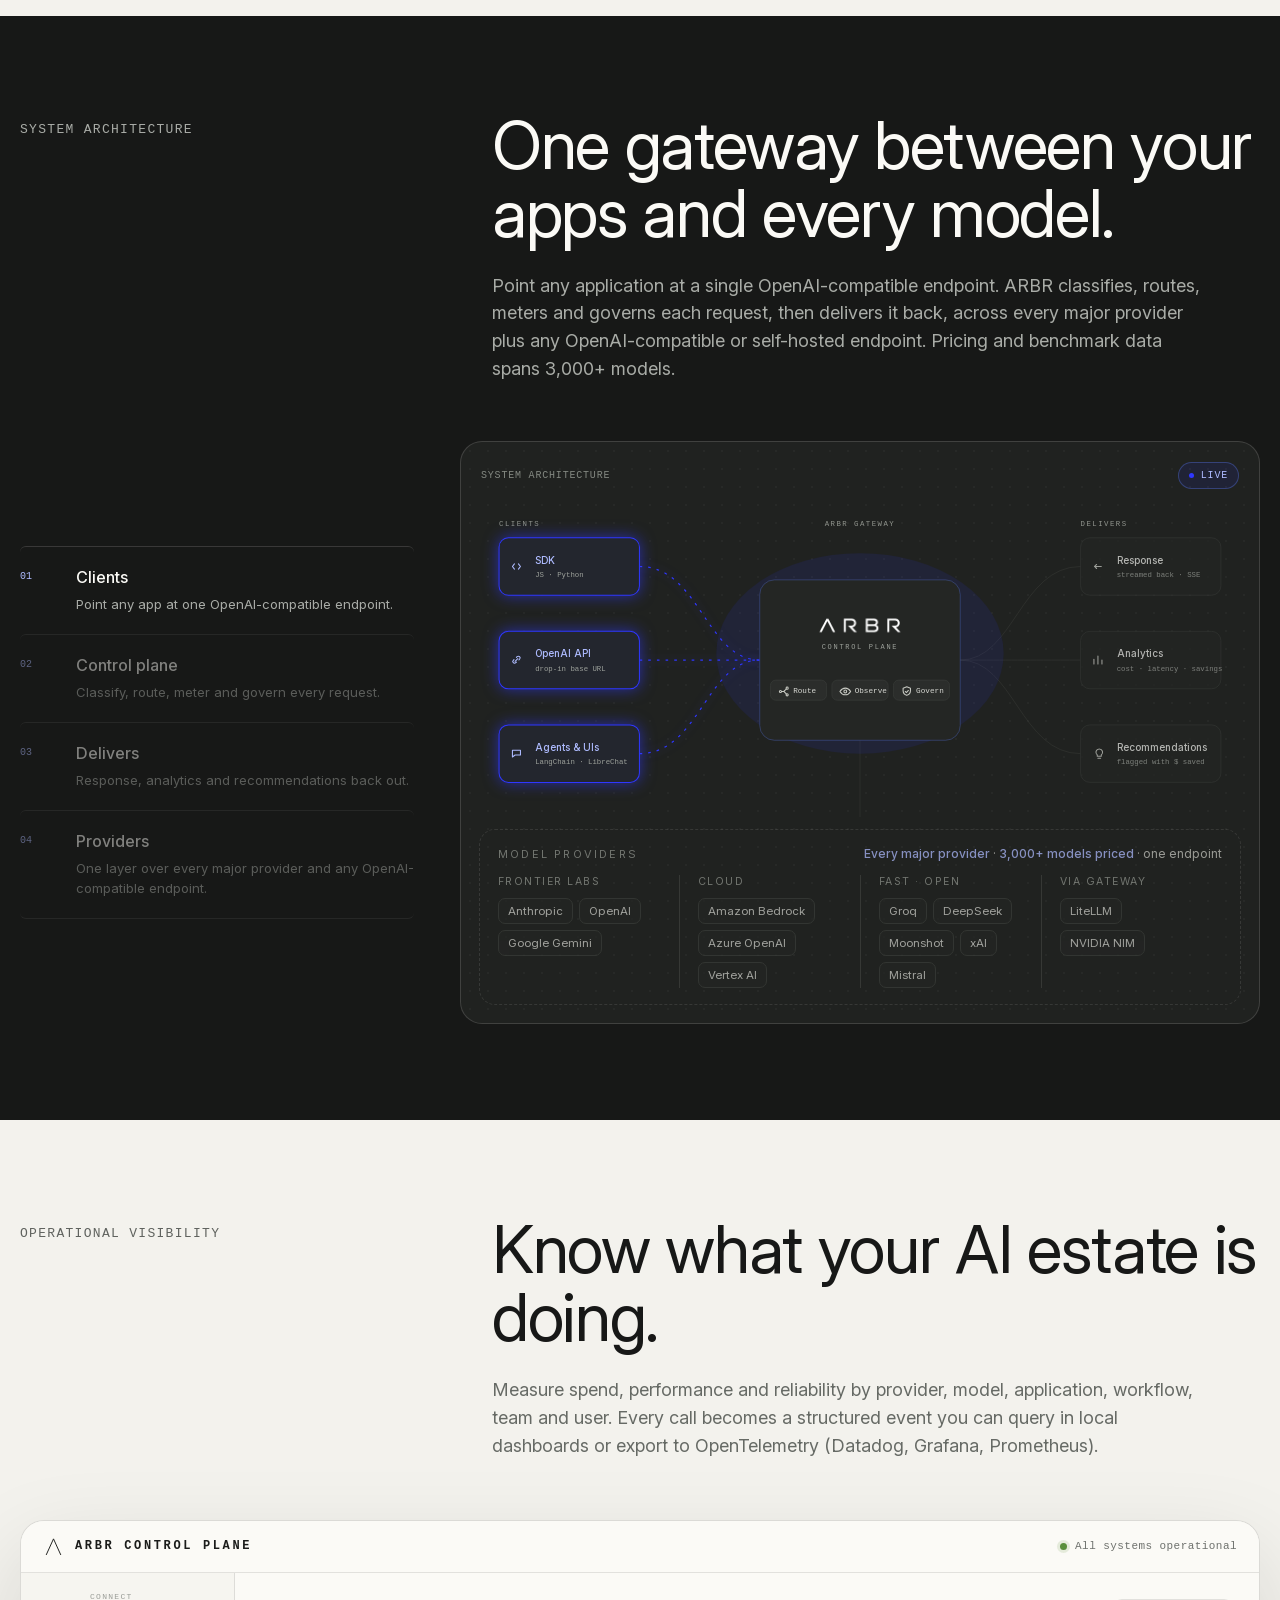
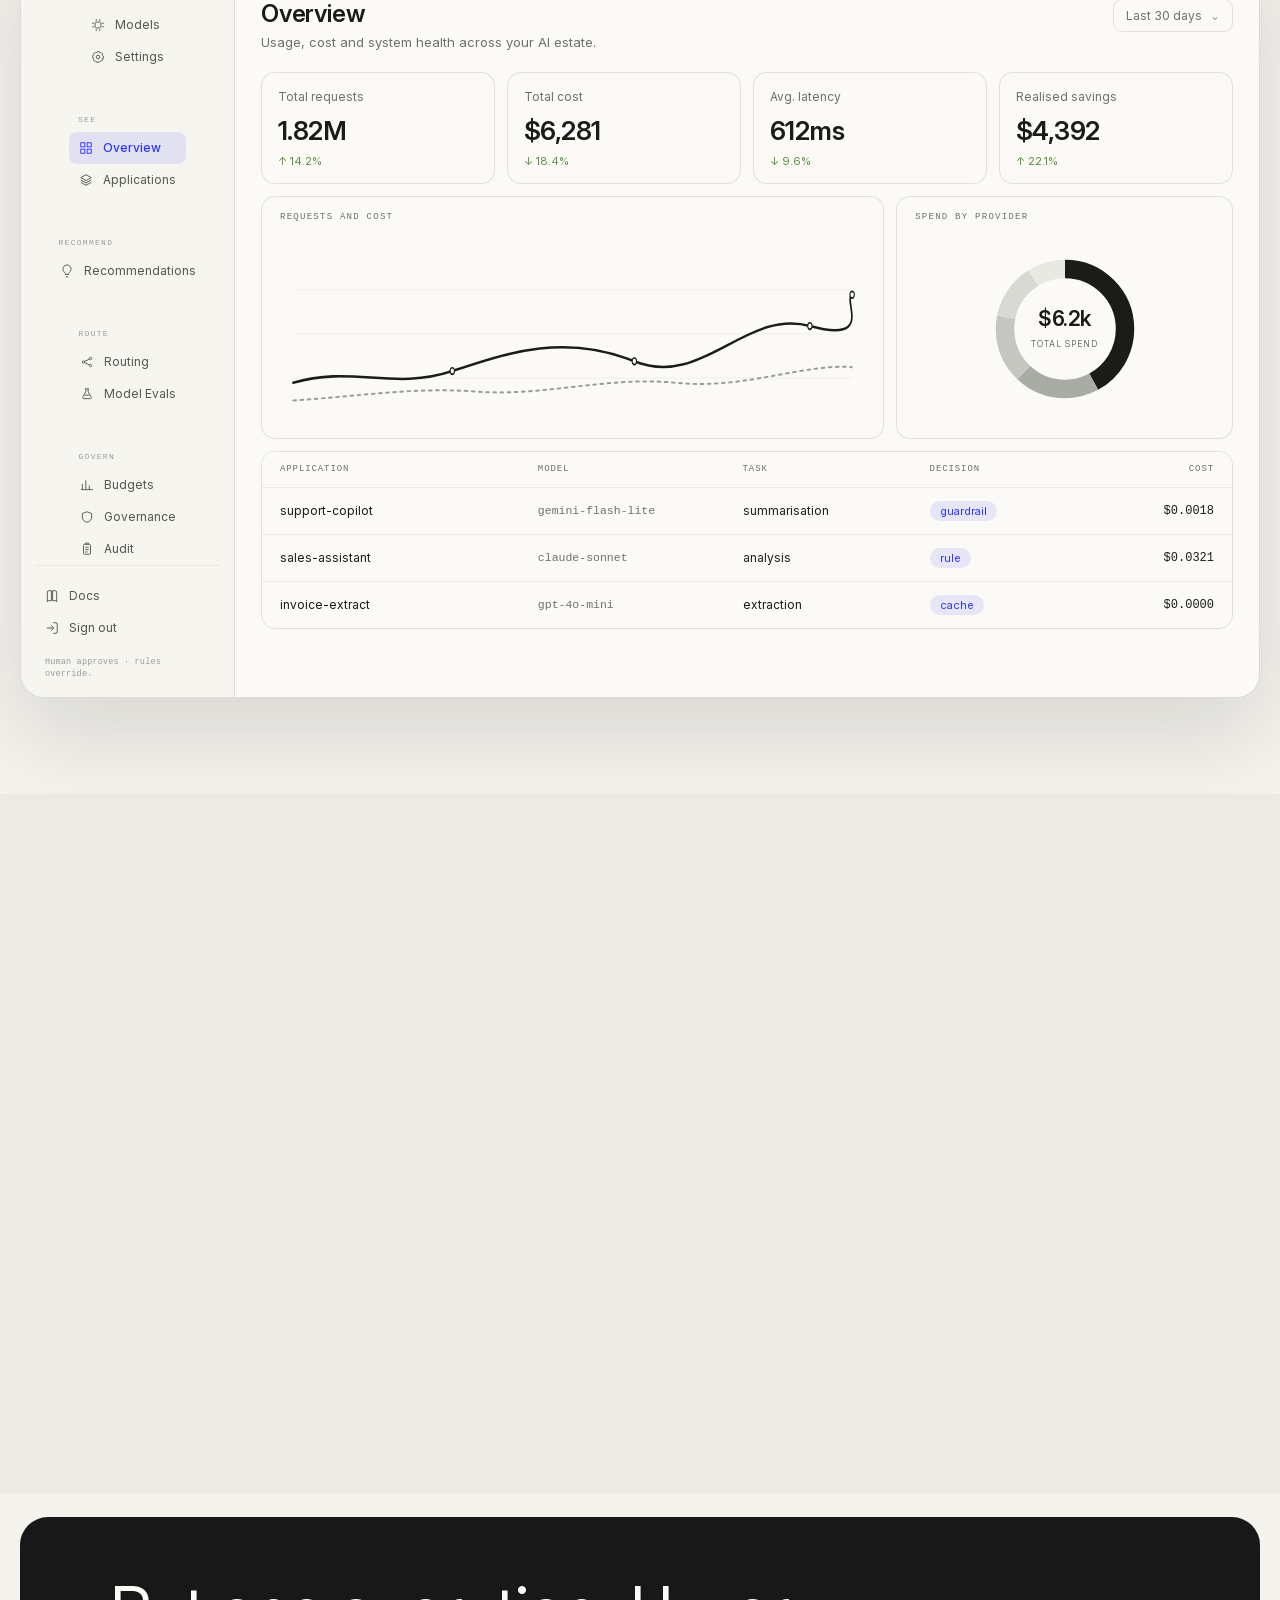
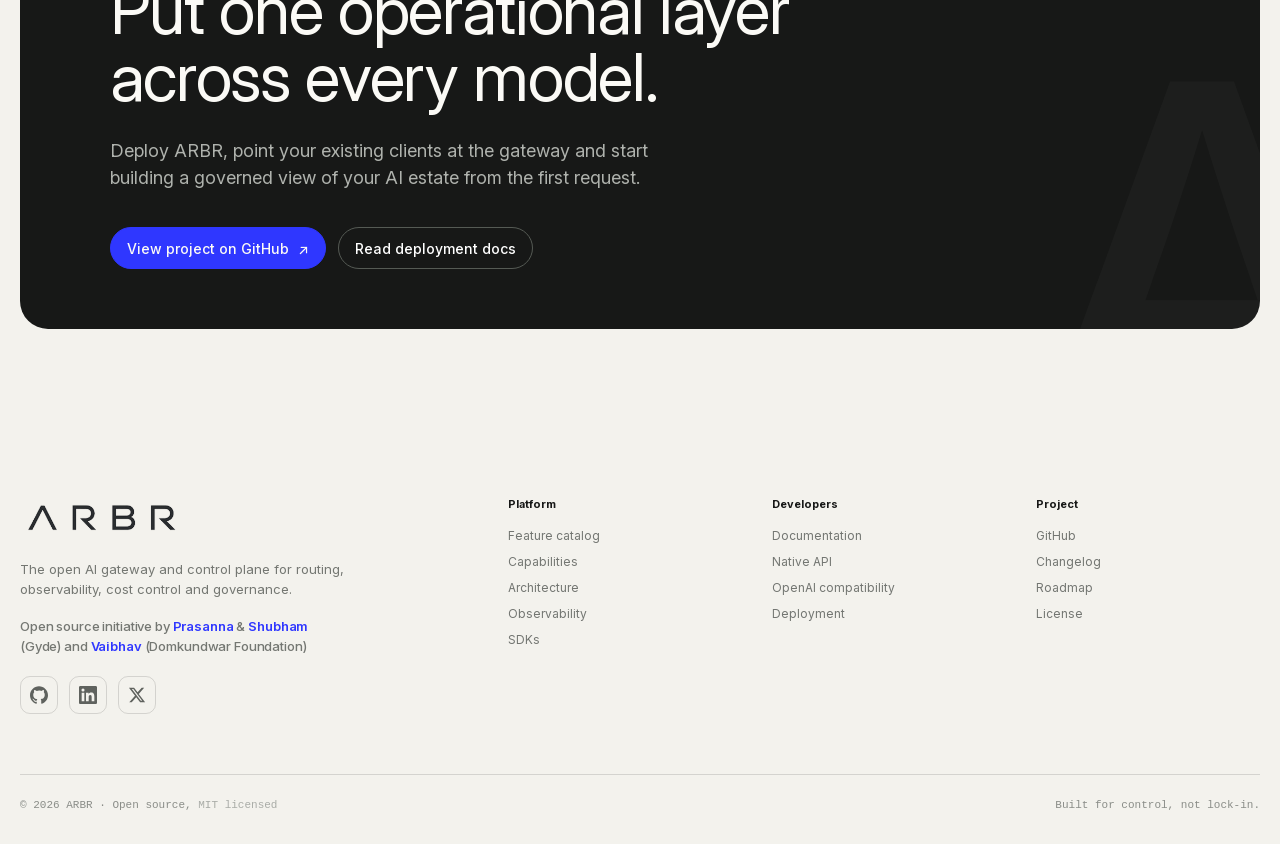
==== commit 75ef4b15: "Hero: scale down PH badge and clip the placeholder upvote count Product Hunt only serves featured.sv" ====
--- a/index.html
+++ b/index.html
@@ -120,6 +120,7 @@
       :root:not([data-theme="light"]) .brand-logo { filter: brightness(0) invert(1); }
       :root:not([data-theme="light"]) .ph-badge .ph-light { display: none; }
       :root:not([data-theme="light"]) .ph-badge .ph-dark { display: block; }
+      :root:not([data-theme="light"]) .ph-badge::after { border-color: #221D21; }
       /* Signal blue is a good button surface but too dark as text on a dark page;
          lift signal-coloured text/links to the lighter periwinkle. */
       :root:not([data-theme="light"]) .oss-badge { color: var(--signal-light); border-color: rgba(var(--signal-rgb),.5); background: rgba(var(--signal-rgb),.13); }
@@ -160,6 +161,7 @@
     :root[data-theme="dark"] .brand-logo { filter: brightness(0) invert(1); }
     :root[data-theme="dark"] .ph-badge .ph-light { display: none; }
     :root[data-theme="dark"] .ph-badge .ph-dark { display: block; }
+    :root[data-theme="dark"] .ph-badge::after { border-color: #221D21; }
     :root[data-theme="dark"] .oss-badge { color: var(--signal-light); border-color: rgba(var(--signal-rgb),.5); background: rgba(var(--signal-rgb),.13); }
     :root[data-theme="dark"] .footer-initiative a { color: var(--signal-light); }
     :root[data-theme="dark"] .nav-links a:hover,
@@ -318,9 +320,18 @@
     /* Product Hunt launch badge. Product Hunt renders the badge as two fixed-palette
        SVGs (white card / #221D21 card), so we ship both and let CSS pick — same
        three-state rule as the rest of the page: light by default, dark when the OS
-       prefers it (unless the visitor forced light) or when the toggle says dark. */
-    .ph-badge { display: inline-block; margin-top: 26px; line-height: 0; }
-    .ph-badge img { display: block; width: 250px; height: 54px; }
+       prefers it (unless the visitor forced light) or when the toggle says dark.
+
+       Sized down to 44px tall so it sits with the CTA row rather than towering over
+       it (0.815 of PH's native 250x54). The upvote counter lives in the right 49px
+       of their artwork and reads "???" until the post ranks, so the box clips to the
+       first 202 units — content ends at ~190, leaving the same 11px padding as the
+       left edge. ::after repaints the card outline over the cut so the right side
+       keeps its border and rounded corner. Drop the width/overflow to restore the
+       count once it looks good. */
+    .ph-badge { position: relative; display: inline-block; margin-top: 26px; width: 165px; height: 44px; overflow: hidden; border-radius: 8px; line-height: 0; }
+    .ph-badge img { display: block; width: 204px; height: 44px; max-width: none; }
+    .ph-badge::after { content: ""; position: absolute; inset: 0; border: 1px solid #FF6154; border-radius: 8px; pointer-events: none; }
     .ph-badge .ph-dark { display: none; }
 
     /* Hero architecture flow */
@@ -1089,8 +1100,8 @@
             <a class="btn btn-light" href="#integrate">See the integration</a>
           </div>
           <a class="ph-badge" href="https://www.producthunt.com/products/arbr?embed=true&amp;utm_source=badge-featured&amp;utm_medium=badge&amp;utm_campaign=badge-arbr" target="_blank" rel="noopener noreferrer">
-            <img class="ph-light" width="250" height="54" src="https://api.producthunt.com/widgets/embed-image/v1/featured.svg?post_id=1231840&amp;theme=light" alt="ARBR - Control Every AI Request | Product Hunt">
-            <img class="ph-dark" width="250" height="54" src="https://api.producthunt.com/widgets/embed-image/v1/featured.svg?post_id=1231840&amp;theme=dark" alt="ARBR - Control Every AI Request | Product Hunt">
+            <img class="ph-light" width="204" height="44" src="https://api.producthunt.com/widgets/embed-image/v1/featured.svg?post_id=1231840&amp;theme=light" alt="ARBR - Control Every AI Request | Product Hunt">
+            <img class="ph-dark" width="204" height="44" src="https://api.producthunt.com/widgets/embed-image/v1/featured.svg?post_id=1231840&amp;theme=dark" alt="ARBR - Control Every AI Request | Product Hunt">
           </a>
           <div class="hero-note mono">
             <svg viewBox="0 0 16 16" fill="none"><path d="M5 8.5 7.2 11 12 5.5" stroke="currentColor" stroke-width="1.4"/><circle cx="8" cy="8" r="6.25" stroke="currentColor" stroke-width="1.2"/></svg>
